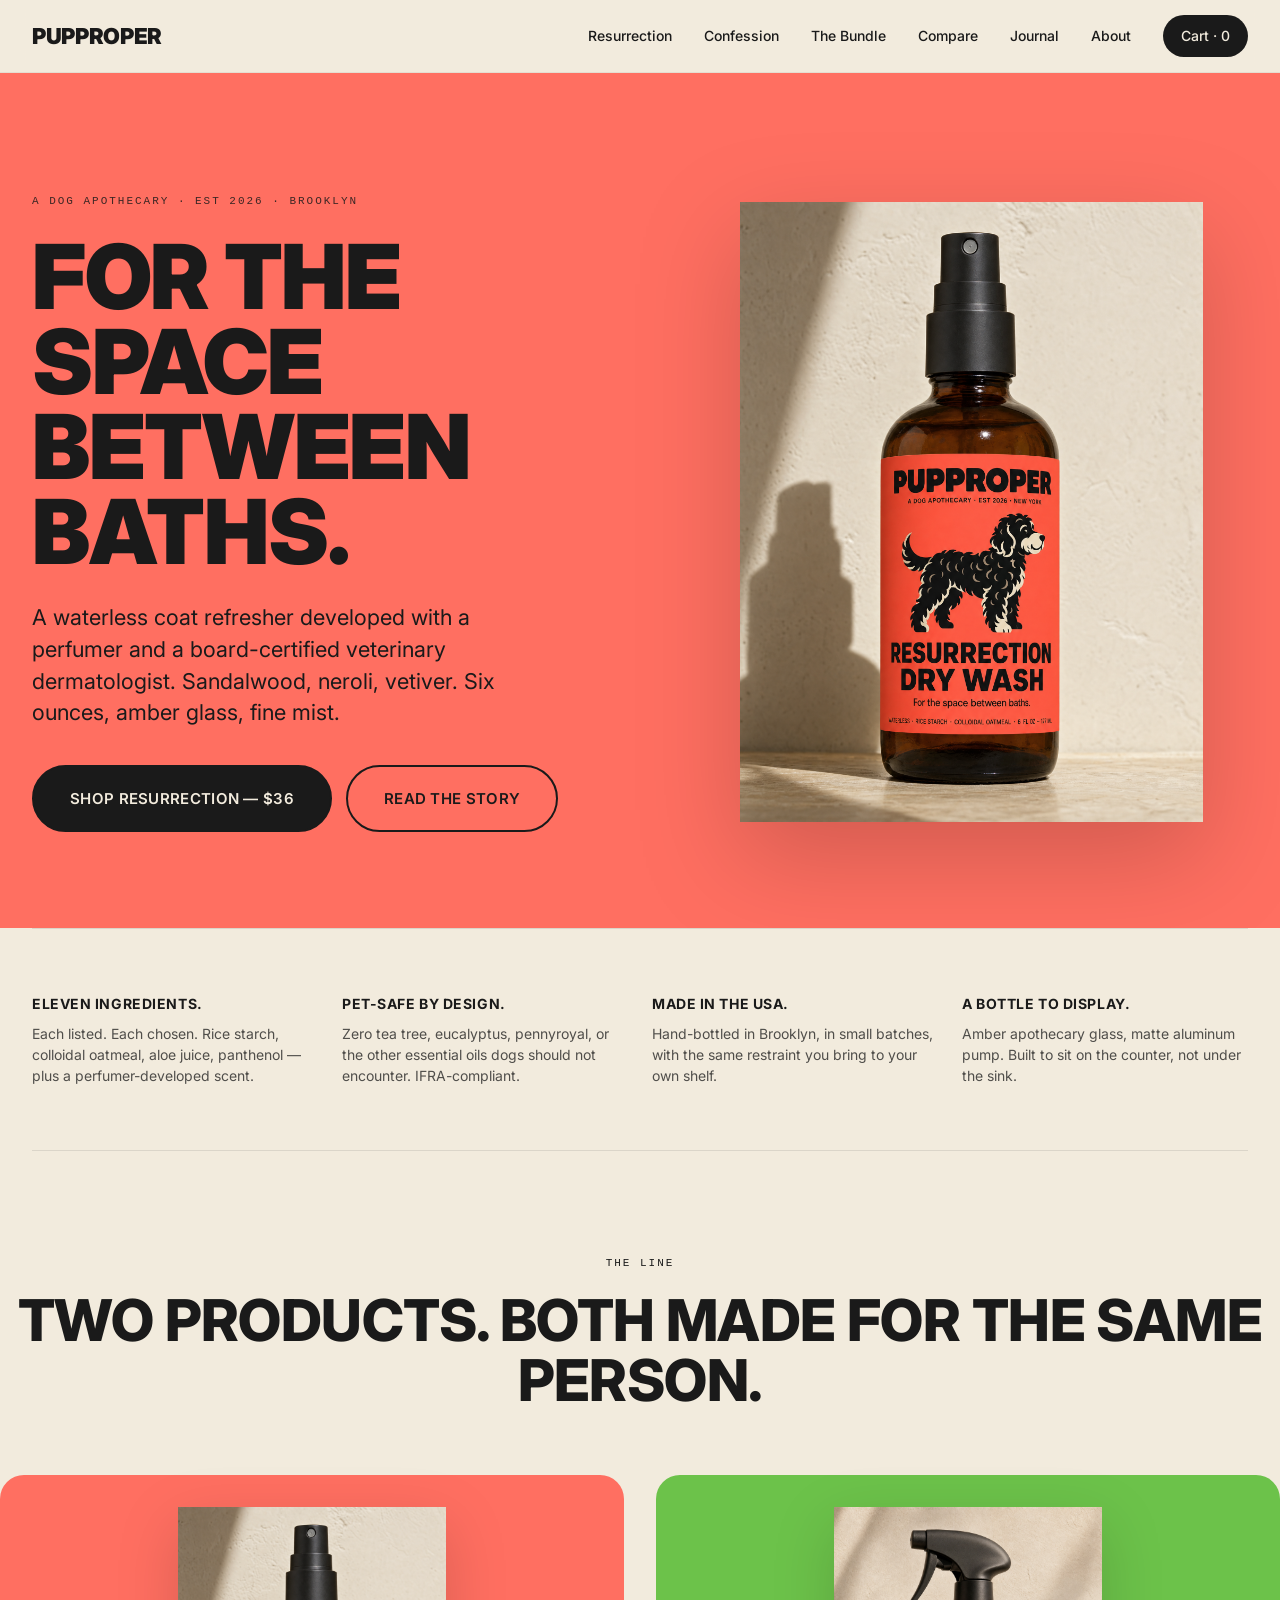
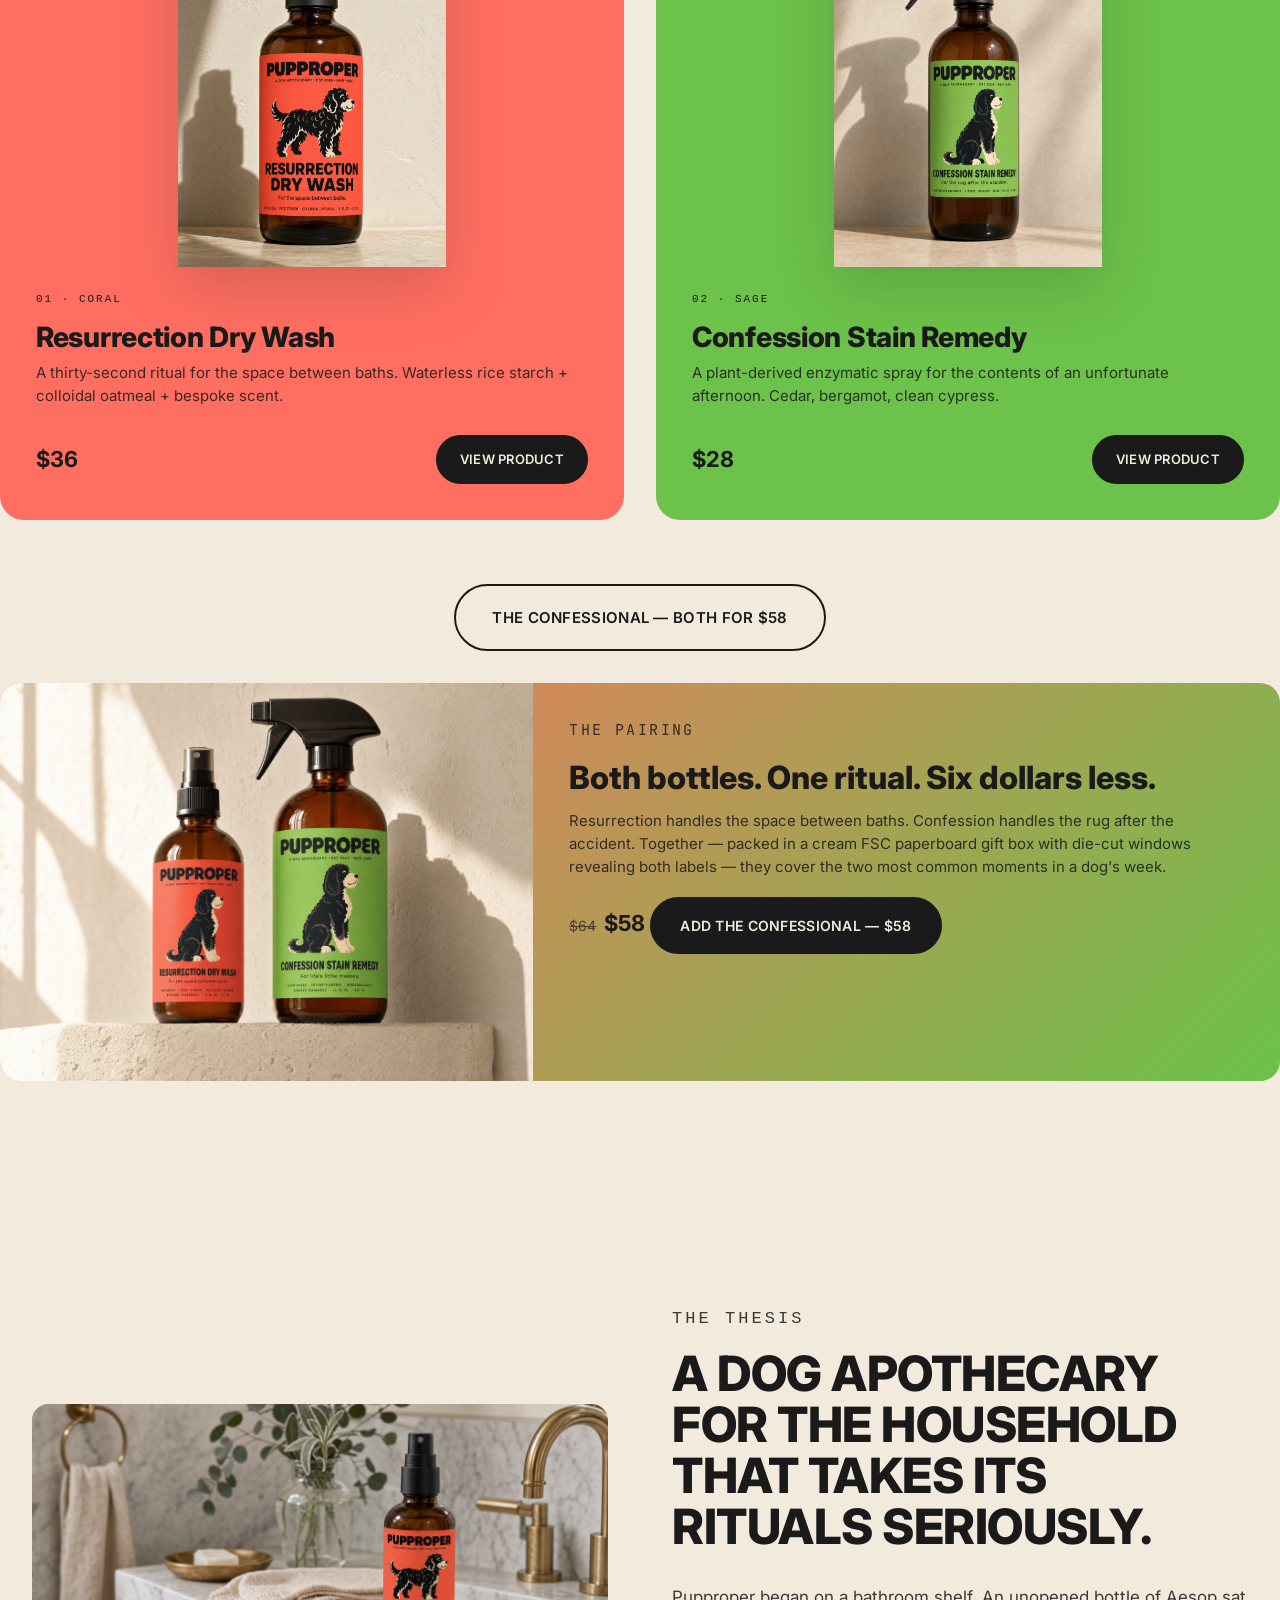
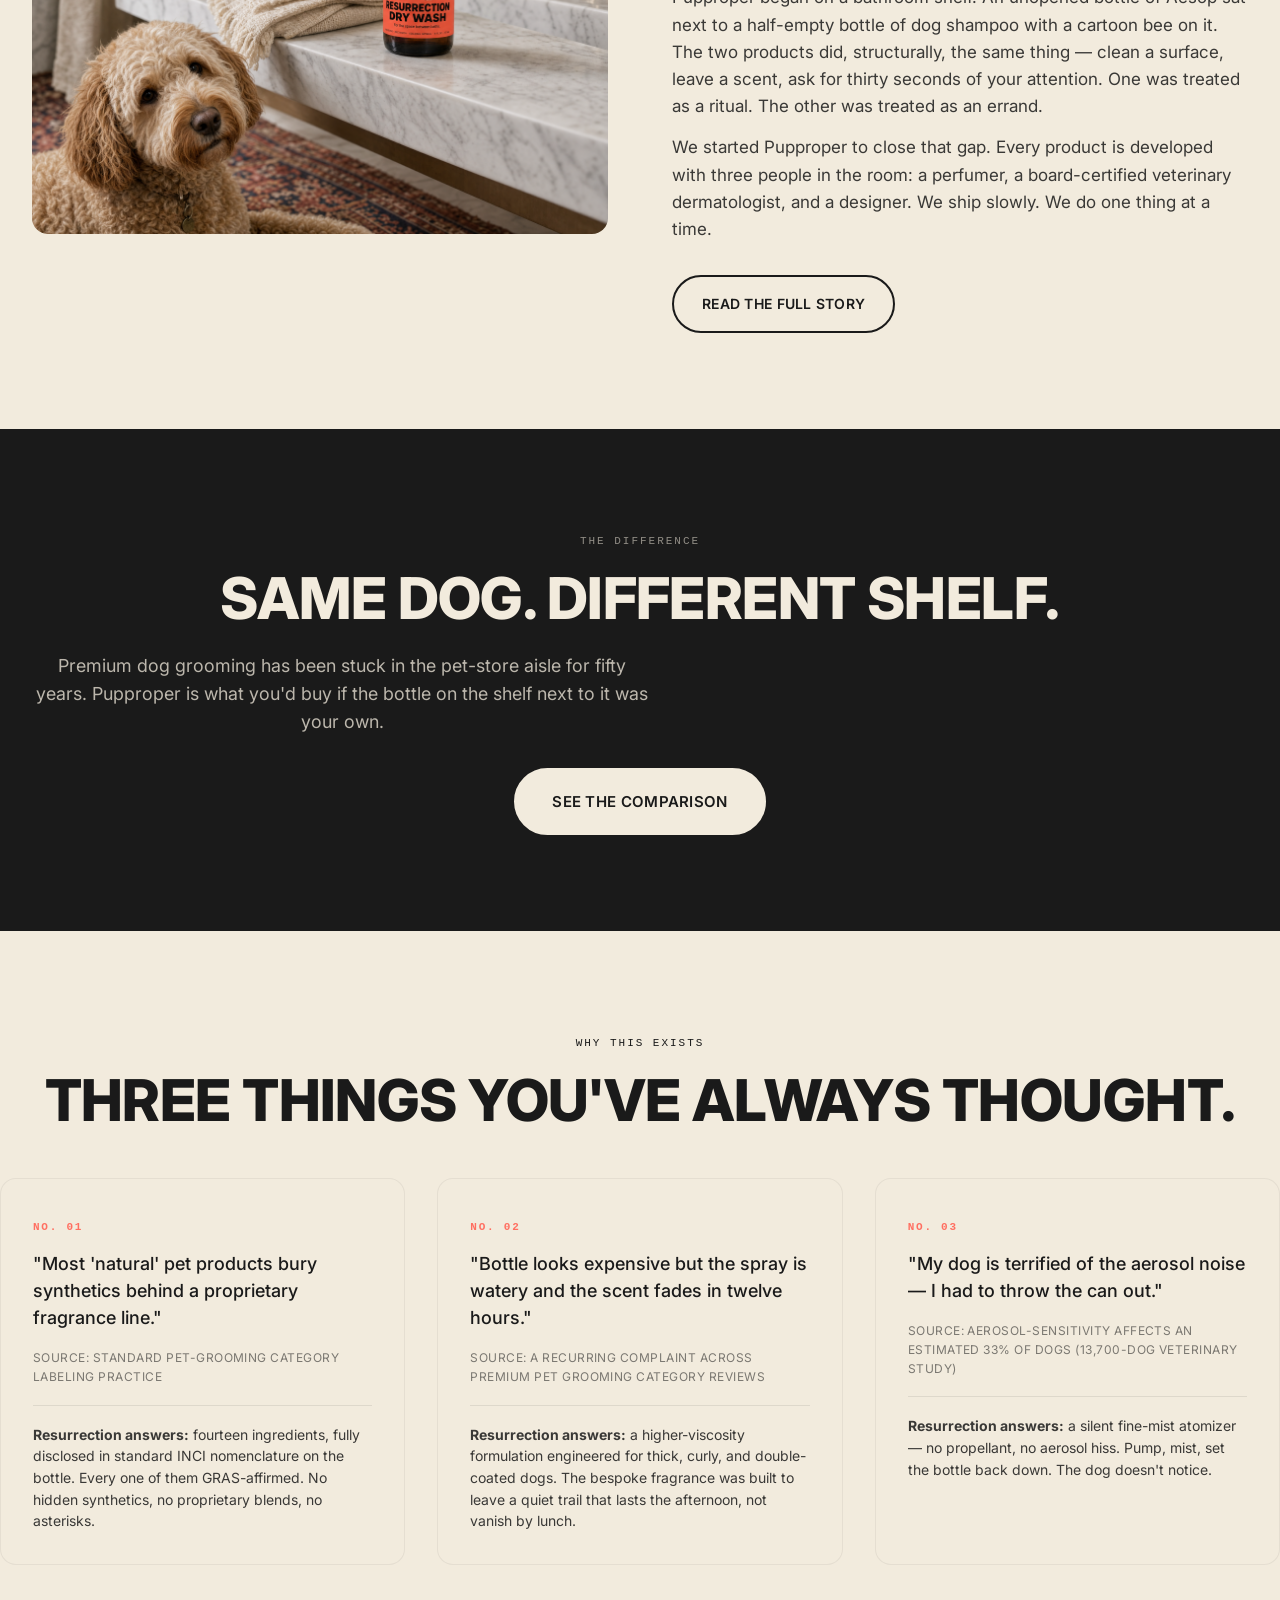
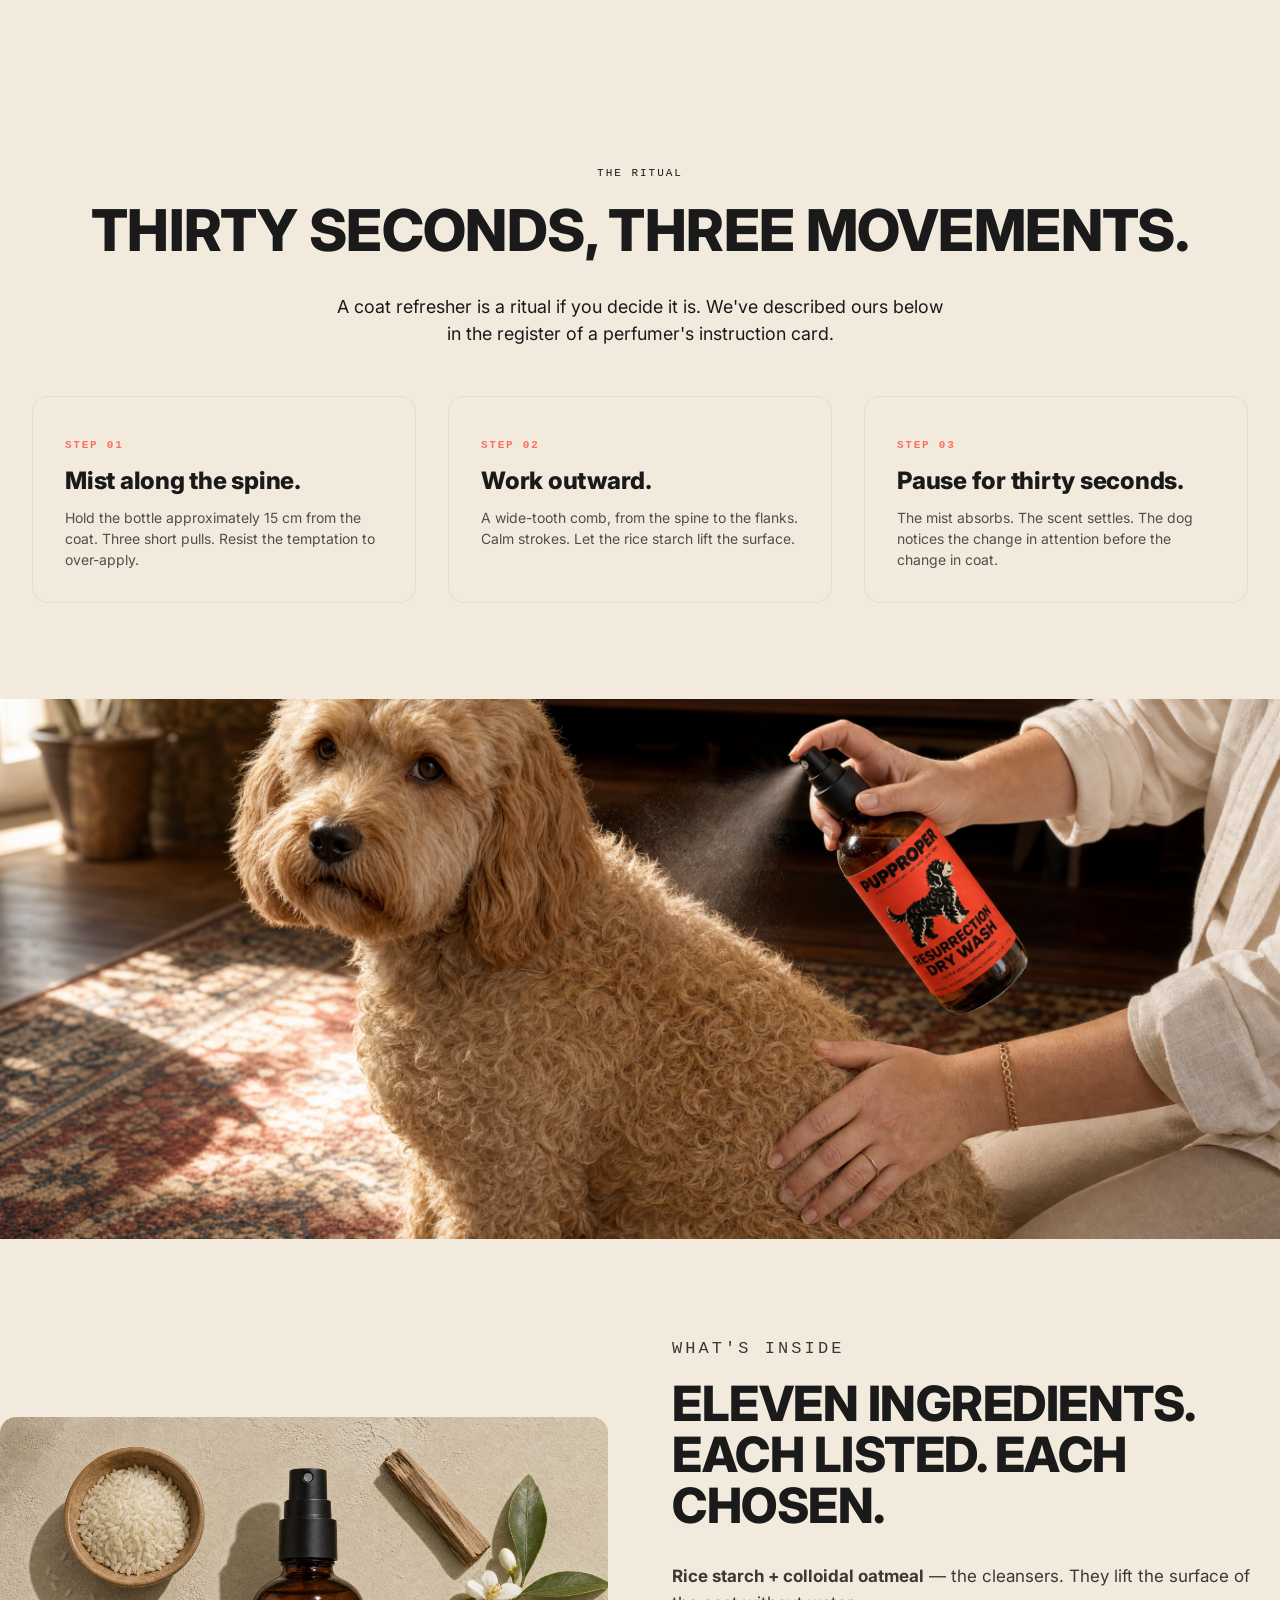
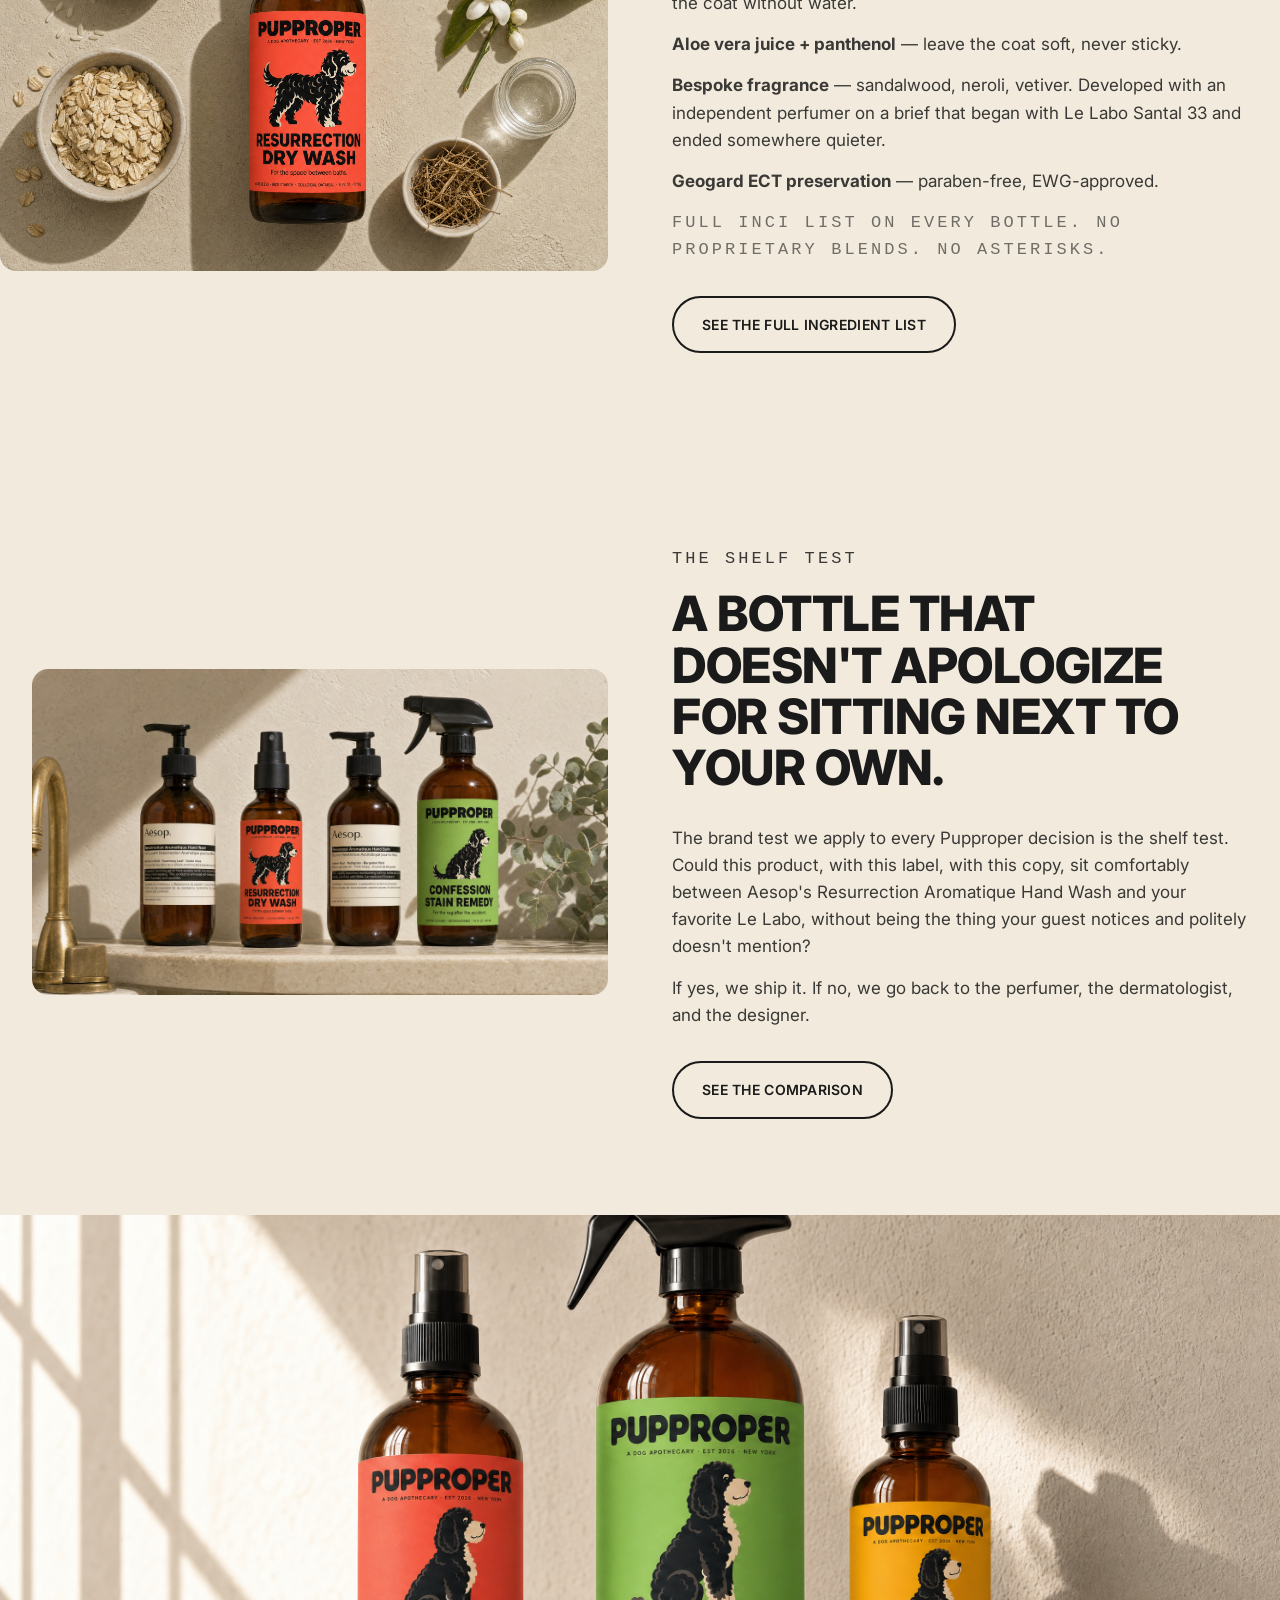
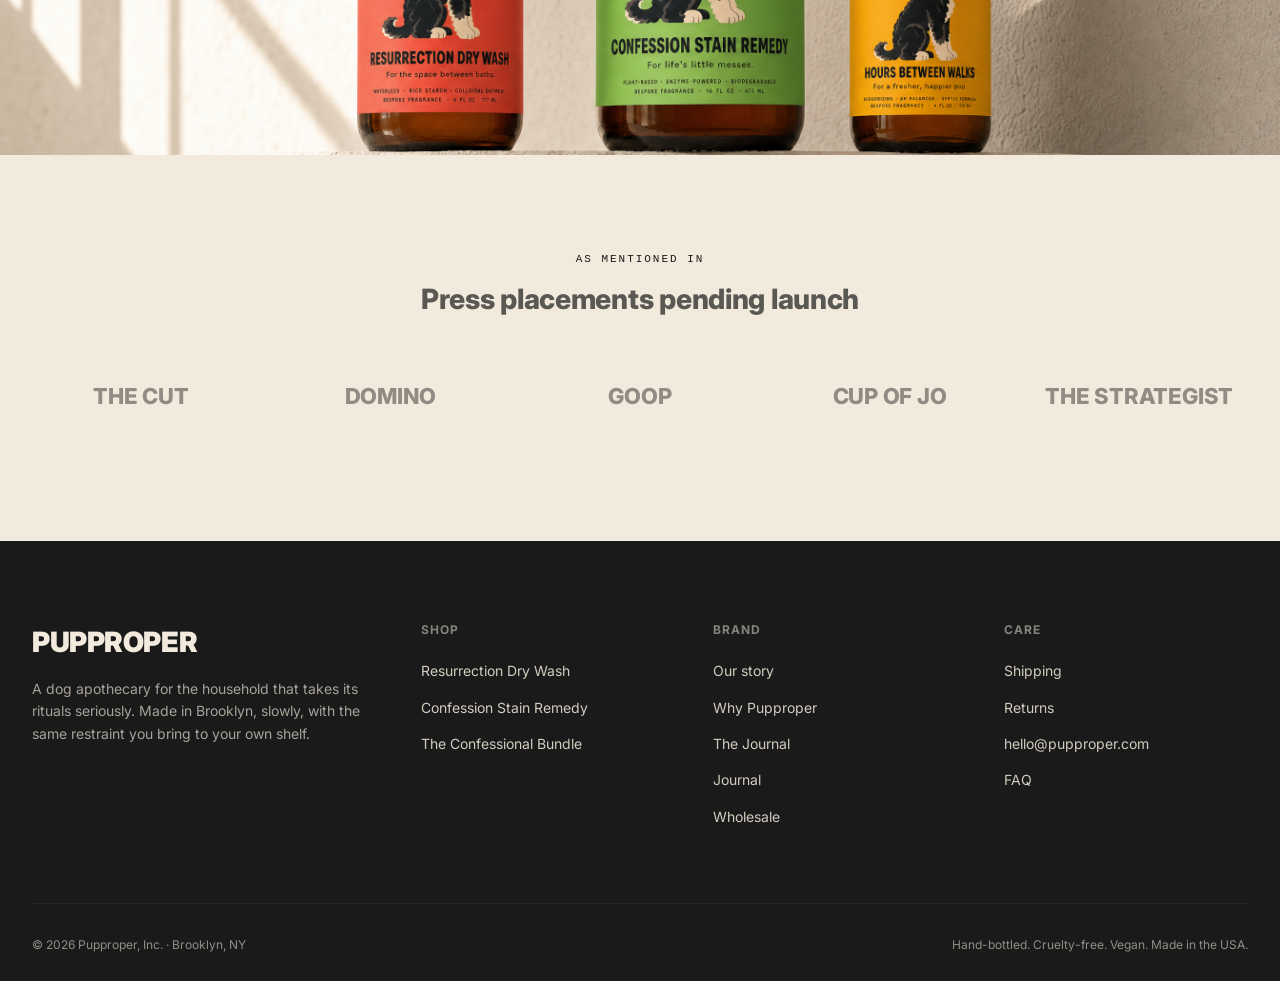
==== index.html @ 3ffdf3b3 "Add v6 back labels with full INCI + v2 Aesop-shelf with correct bottle proportions - product-v6-resu" ====
<!DOCTYPE html>
<html lang="en">
<head>
  <meta charset="UTF-8" />
  <meta name="viewport" content="width=device-width, initial-scale=1.0" />
  <title>Pupproper — A Dog Apothecary</title>
  <meta name="description" content="A dog apothecary for the household that takes its rituals seriously. Hero SKU: Resurrection Dry Wash — waterless coat refresher developed with a perfumer and a board-certified veterinary dermatologist." />
  <link rel="preconnect" href="https://fonts.googleapis.com" />
  <link rel="preconnect" href="https://fonts.gstatic.com" crossorigin />
  <link href="https://fonts.googleapis.com/css2?family=Inter:wght@400;500;600;700;800;900&family=JetBrains+Mono:wght@500;600&display=swap" rel="stylesheet" />
  <link rel="stylesheet" href="assets/css/main.css" />
</head>
<body>

  <!-- =========================== HEADER =========================== -->
  <header class="site-header">
    <div class="container site-header__inner">
      <a href="index.html" class="site-header__logo">PUPPROPER</a>
      <nav class="site-nav">
        <a href="pages/resurrection.html">Resurrection</a>
        <a href="pages/confession.html">Confession</a>
        <a href="pages/the-confessional.html">The Bundle</a>
        <a href="pages/comparison.html">Compare</a>
        <a href="pages/journal.html">Journal</a>
        <a href="pages/about.html">About</a>
        <a href="#" class="site-nav__cart">Cart · 0</a>
      </nav>
    </div>
  </header>

  <!-- =========================== HERO =========================== -->
  <section class="hero">
    <div class="container hero__grid">
      <div>
        <p class="mono hero__eyebrow">A Dog Apothecary · Est 2026 · Brooklyn</p>
        <h1 class="wordmark hero__title">For the space<br/>between baths.</h1>
        <p class="hero__lede">
          A waterless coat refresher developed with a perfumer and a board-certified veterinary dermatologist. Sandalwood, neroli, vetiver. Six ounces, amber glass, fine mist.
        </p>
        <div class="hero__cta-row">
          <a href="pages/resurrection.html" class="btn btn--lg">Shop Resurrection — $36</a>
          <a href="pages/about.html" class="btn btn--outline btn--lg">Read the story</a>
        </div>
      </div>
      <div class="hero__bottle">
        <img src="../images/product/product-v4-modern-coral-bottle.png" alt="Pupproper Resurrection Dry Wash — amber glass bottle with bright coral label and sitting Labradoodle illustration" />
      </div>
    </div>
  </section>

  <!-- =========================== VALUES STRIP =========================== -->
  <section class="container">
    <div class="values">
      <div class="value">
        <h3 class="value__title">Eleven ingredients.</h3>
        <p class="value__copy">Each listed. Each chosen. Rice starch, colloidal oatmeal, aloe juice, panthenol — plus a perfumer-developed scent.</p>
      </div>
      <div class="value">
        <h3 class="value__title">Pet-safe by design.</h3>
        <p class="value__copy">Zero tea tree, eucalyptus, pennyroyal, or the other essential oils dogs should not encounter. IFRA-compliant.</p>
      </div>
      <div class="value">
        <h3 class="value__title">Made in the USA.</h3>
        <p class="value__copy">Hand-bottled in Brooklyn, in small batches, with the same restraint you bring to your own shelf.</p>
      </div>
      <div class="value">
        <h3 class="value__title">A bottle to display.</h3>
        <p class="value__copy">Amber apothecary glass, matte aluminum pump. Built to sit on the counter, not under the sink.</p>
      </div>
    </div>
  </section>

  <!-- =========================== SKU GRID =========================== -->
  <section class="section container">
    <div class="text-center">
      <p class="mono section__eyebrow">The Line</p>
      <h2 class="display section__title">Two products. Both made for the same person.</h2>
    </div>
    <div class="sku-grid">

      <div class="sku-card sku-card--coral">
        <img src="../images/product/product-v4-modern-coral-bottle.png" alt="Resurrection Dry Wash bottle" class="sku-card__image" />
        <p class="mono sku-card__sku">01 · Coral</p>
        <h3 class="headline sku-card__name">Resurrection Dry Wash</h3>
        <p class="sku-card__copy">A thirty-second ritual for the space between baths. Waterless rice starch + colloidal oatmeal + bespoke scent.</p>
        <div class="sku-card__row">
          <span class="sku-card__price">$36</span>
          <a href="pages/resurrection.html" class="btn">View product</a>
        </div>
      </div>

      <div class="sku-card sku-card--sage">
        <img src="../images/product/product-v4-confession-sage-modern.png" alt="Confession Stain Remedy bottle" class="sku-card__image" />
        <p class="mono sku-card__sku">02 · Sage</p>
        <h3 class="headline sku-card__name">Confession Stain Remedy</h3>
        <p class="sku-card__copy">A plant-derived enzymatic spray for the contents of an unfortunate afternoon. Cedar, bergamot, clean cypress.</p>
        <div class="sku-card__row">
          <span class="sku-card__price">$28</span>
          <a href="pages/confession.html" class="btn">View product</a>
        </div>
      </div>

    </div>

    <div class="text-center mt-lg">
      <a href="pages/the-confessional.html" class="btn btn--lg btn--outline">The Confessional — both for $58</a>
    </div>

    <!-- BUNDLE PROMO CARD -->
    <div class="bundle-promo mt-lg">
      <div class="bundle-promo__image">
        <img src="../images/product/product-v4-bundle-confessional.png" alt="The Confessional bundle — Resurrection + Confession" />
      </div>
      <div class="bundle-promo__copy">
        <p class="bundle-promo__eyebrow">The Pairing</p>
        <h3 class="bundle-promo__title">Both bottles. One ritual. Six dollars less.</h3>
        <p>Resurrection handles the space between baths. Confession handles the rug after the accident. Together — packed in a cream FSC paperboard gift box with die-cut windows revealing both labels — they cover the two most common moments in a dog's week.</p>
        <div class="bundle-promo__price">
          <span class="save">$64</span>
          <span class="now">$58</span>
        </div>
        <a href="pages/the-confessional.html" class="btn" data-buy="bundle">Add the Confessional — $58</a>
      </div>
    </div>
  </section>

  <!-- =========================== EDITORIAL BLOCK =========================== -->
  <section class="section bg-cream">
    <div class="container">
      <div class="editorial-block">
        <div class="editorial-block__image">
          <img src="../images/creative/creative-v3-lifestyle-bathroom.png" alt="Resurrection bottle on a marble bathroom counter with a Labradoodle in the foreground" />
        </div>
        <div class="editorial-block__copy">
          <p class="mono mb-sm">The Thesis</p>
          <h2 class="display">A dog apothecary for the household that takes its rituals seriously.</h2>
          <p class="mt-md">Pupproper began on a bathroom shelf. An unopened bottle of Aesop sat next to a half-empty bottle of dog shampoo with a cartoon bee on it. The two products did, structurally, the same thing — clean a surface, leave a scent, ask for thirty seconds of your attention. One was treated as a ritual. The other was treated as an errand.</p>
          <p>We started Pupproper to close that gap. Every product is developed with three people in the room: a perfumer, a board-certified veterinary dermatologist, and a designer. We ship slowly. We do one thing at a time.</p>
          <a href="pages/about.html" class="btn btn--outline mt-md">Read the full story</a>
        </div>
      </div>
    </div>
  </section>

  <!-- =========================== COMPARISON TEASER =========================== -->
  <section class="section bg-ink">
    <div class="container">
      <div class="text-center">
        <p class="mono section__eyebrow" style="opacity: 0.55;">The Difference</p>
        <h2 class="display section__title">Same dog. Different shelf.</h2>
        <p class="section__lede" style="opacity: 0.75; margin-top: 24px;">Premium dog grooming has been stuck in the pet-store aisle for fifty years. Pupproper is what you'd buy if the bottle on the shelf next to it was your own.</p>
        <a href="pages/comparison.html" class="btn btn--lg mt-md" style="background: var(--cream); color: var(--ink); border-color: var(--cream);">See the comparison</a>
      </div>
    </div>
  </section>

  <!-- =========================== PAIN POINTS =========================== -->
  <section class="section container">
    <div class="text-center">
      <p class="mono section__eyebrow">Why this exists</p>
      <h2 class="display section__title">Three things you've always thought.</h2>
    </div>
    <div class="pain-points">
      <div class="pain-card">
        <p class="pain-card__num">No. 01</p>
        <p class="pain-card__quote">"Most 'natural' pet products bury synthetics behind a proprietary fragrance line."</p>
        <p class="pain-card__source">Source: standard pet-grooming category labeling practice</p>
        <p class="pain-card__answer"><strong>Resurrection answers:</strong> fourteen ingredients, fully disclosed in standard INCI nomenclature on the bottle. Every one of them GRAS-affirmed. No hidden synthetics, no proprietary blends, no asterisks.</p>
      </div>
      <div class="pain-card">
        <p class="pain-card__num">No. 02</p>
        <p class="pain-card__quote">"Bottle looks expensive but the spray is watery and the scent fades in twelve hours."</p>
        <p class="pain-card__source">Source: a recurring complaint across premium pet grooming category reviews</p>
        <p class="pain-card__answer"><strong>Resurrection answers:</strong> a higher-viscosity formulation engineered for thick, curly, and double-coated dogs. The bespoke fragrance was built to leave a quiet trail that lasts the afternoon, not vanish by lunch.</p>
      </div>
      <div class="pain-card">
        <p class="pain-card__num">No. 03</p>
        <p class="pain-card__quote">"My dog is terrified of the aerosol noise — I had to throw the can out."</p>
        <p class="pain-card__source">Source: aerosol-sensitivity affects an estimated 33% of dogs (13,700-dog veterinary study)</p>
        <p class="pain-card__answer"><strong>Resurrection answers:</strong> a silent fine-mist atomizer — no propellant, no aerosol hiss. Pump, mist, set the bottle back down. The dog doesn't notice.</p>
      </div>
    </div>
  </section>

  <!-- =========================== THE RITUAL — 3 STEPS =========================== -->
  <section class="section bg-cream">
    <div class="container">
      <div class="text-center">
        <p class="mono section__eyebrow">The Ritual</p>
        <h2 class="display section__title">Thirty seconds, three movements.</h2>
        <p class="section__lede mt-md" style="margin-left: auto; margin-right: auto;">A coat refresher is a ritual if you decide it is. We've described ours below in the register of a perfumer's instruction card.</p>
      </div>
      <div class="sku-grid" style="grid-template-columns: repeat(3, 1fr); margin-top: 48px;">
        <div class="pain-card" style="background: var(--cream);">
          <p class="pain-card__num">Step 01</p>
          <h3 class="headline" style="font-size: 24px; margin-bottom: 12px;">Mist along the spine.</h3>
          <p class="value__copy">Hold the bottle approximately 15 cm from the coat. Three short pulls. Resist the temptation to over-apply.</p>
        </div>
        <div class="pain-card" style="background: var(--cream);">
          <p class="pain-card__num">Step 02</p>
          <h3 class="headline" style="font-size: 24px; margin-bottom: 12px;">Work outward.</h3>
          <p class="value__copy">A wide-tooth comb, from the spine to the flanks. Calm strokes. Let the rice starch lift the surface.</p>
        </div>
        <div class="pain-card" style="background: var(--cream);">
          <p class="pain-card__num">Step 03</p>
          <h3 class="headline" style="font-size: 24px; margin-bottom: 12px;">Pause for thirty seconds.</h3>
          <p class="value__copy">The mist absorbs. The scent settles. The dog notices the change in attention before the change in coat.</p>
        </div>
      </div>
    </div>
  </section>

  <!-- =========================== FULL BLEED — RITUAL MOMENT =========================== -->
  <section class="bleed-image">
    <img src="../images/creative/creative-v4-ritual-application.png" alt="A Labradoodle being misted with Resurrection — ritual moment on a vintage Persian rug" />
  </section>

  <!-- =========================== WHAT'S INSIDE =========================== -->
  <section class="section container">
    <div class="editorial-block editorial-block--reverse">
      <div class="editorial-block__copy">
        <p class="mono mb-sm">What's Inside</p>
        <h2 class="display">Eleven ingredients. Each listed. Each chosen.</h2>
        <p class="mt-md"><strong>Rice starch + colloidal oatmeal</strong> — the cleansers. They lift the surface of the coat without water.</p>
        <p><strong>Aloe vera juice + panthenol</strong> — leave the coat soft, never sticky.</p>
        <p><strong>Bespoke fragrance</strong> — sandalwood, neroli, vetiver. Developed with an independent perfumer on a brief that began with Le Labo Santal 33 and ended somewhere quieter.</p>
        <p><strong>Geogard ECT preservation</strong> — paraben-free, EWG-approved.</p>
        <p class="mt-md mono" style="opacity: 0.6;">Full INCI list on every bottle. No proprietary blends. No asterisks.</p>
        <a href="pages/resurrection.html" class="btn btn--outline mt-md">See the full ingredient list</a>
      </div>
      <div class="editorial-block__image">
        <img src="../images/creative/creative-v4-ingredient-flatlay.png" alt="Resurrection bottle surrounded by raw rice, oats, sandalwood, neroli, glycerin, vetiver — ingredient flatlay" />
      </div>
    </div>
  </section>

  <!-- =========================== SHELF / WHERE IT BELONGS =========================== -->
  <section class="section bg-cream">
    <div class="container">
      <div class="editorial-block">
        <div class="editorial-block__image">
          <img src="../images/creative/creative-v5-shelf-with-aesop-v2.png" alt="Pupproper and Aesop bottles arranged together on a marble bathroom shelf" />
        </div>
        <div class="editorial-block__copy">
          <p class="mono mb-sm">The Shelf Test</p>
          <h2 class="display">A bottle that doesn't apologize for sitting next to your own.</h2>
          <p class="mt-md">The brand test we apply to every Pupproper decision is the shelf test. Could this product, with this label, with this copy, sit comfortably between Aesop's Resurrection Aromatique Hand Wash and your favorite Le Labo, without being the thing your guest notices and politely doesn't mention?</p>
          <p>If yes, we ship it. If no, we go back to the perfumer, the dermatologist, and the designer.</p>
          <a href="pages/comparison.html" class="btn btn--outline mt-md">See the comparison</a>
        </div>
      </div>
    </div>
  </section>

  <!-- =========================== FULL-BLEED LIFESTYLE =========================== -->
  <section class="bleed-image">
    <img src="../images/product/product-v4-3sku-family-hero.png" alt="The full Pupproper line — Resurrection coral, Confession sage, Hours Between Walks mustard — on a plaster shelf" />
  </section>

  <!-- =========================== PRESS STRIP =========================== -->
  <section class="section bg-cream">
    <div class="container text-center">
      <p class="mono mb-sm">As mentioned in</p>
      <h2 class="headline" style="font-size: 28px; margin-bottom: 32px; opacity: 0.7;">Press placements pending launch</h2>
      <div class="press">
        <div class="press__logo">THE CUT</div>
        <div class="press__logo">DOMINO</div>
        <div class="press__logo">GOOP</div>
        <div class="press__logo">CUP OF JO</div>
        <div class="press__logo">THE STRATEGIST</div>
      </div>
    </div>
  </section>

  <!-- =========================== FOOTER =========================== -->
  <footer class="site-footer">
    <div class="container">
      <div class="site-footer__grid">
        <div class="site-footer__brand">
          <div class="site-footer__logo">PUPPROPER</div>
          <p class="site-footer__lede">A dog apothecary for the household that takes its rituals seriously. Made in Brooklyn, slowly, with the same restraint you bring to your own shelf.</p>
        </div>
        <div class="site-footer__col">
          <p class="site-footer__col-title">Shop</p>
          <ul>
            <li><a href="pages/resurrection.html">Resurrection Dry Wash</a></li>
            <li><a href="pages/confession.html">Confession Stain Remedy</a></li>
            <li><a href="pages/the-confessional.html">The Confessional Bundle</a></li>
          </ul>
        </div>
        <div class="site-footer__col">
          <p class="site-footer__col-title">Brand</p>
          <ul>
            <li><a href="pages/about.html">Our story</a></li>
            <li><a href="pages/comparison.html">Why Pupproper</a></li>
            <li><a href="pages/journal.html">The Journal</a></li>
            <li><a href="#">Journal</a></li>
            <li><a href="#">Wholesale</a></li>
          </ul>
        </div>
        <div class="site-footer__col">
          <p class="site-footer__col-title">Care</p>
          <ul>
            <li><a href="#">Shipping</a></li>
            <li><a href="#">Returns</a></li>
            <li><a href="mailto:hello@pupproper.com">hello@pupproper.com</a></li>
            <li><a href="#">FAQ</a></li>
          </ul>
        </div>
      </div>
      <div class="site-footer__bottom">
        <div>&copy; 2026 Pupproper, Inc. · Brooklyn, NY</div>
        <div>Hand-bottled. Cruelty-free. Vegan. Made in the USA.</div>
      </div>
    </div>
  </footer>

  <!-- Pupproper site config + checkout shim -->
  <script src="/assets/js/config.js"></script>
  <script src="/assets/js/checkout.js"></script>
  <!-- Meta Pixel — replace REPLACE_ME_PIXEL_ID in /assets/js/config.js -->
  <script>
  !function(f,b,e,v,n,t,s){if(f.fbq)return;n=f.fbq=function(){n.callMethod?n.callMethod.apply(n,arguments):n.queue.push(arguments)};if(!f._fbq)f._fbq=n;n.push=n;n.loaded=!0;n.version="2.0";n.queue=[];t=b.createElement(e);t.async=!0;t.src=v;s=b.getElementsByTagName(e)[0];s.parentNode.insertBefore(t,s)}(window,document,"script","https://connect.facebook.net/en_US/fbevents.js");
  if(window.PUPPROPER_CONFIG&&window.PUPPROPER_CONFIG.META_PIXEL_ID&&window.PUPPROPER_CONFIG.META_PIXEL_ID.indexOf("REPLACE_ME")!==0){fbq("init",window.PUPPROPER_CONFIG.META_PIXEL_ID);fbq("track","PageView");}
  </script>
</body>
</html>
---- assets/css/main.css ----
/* ============================================================
   PUPPROPER — main.css
   Brand standards v3 locked
   Reference: brand/07-brand-standards-LOCKED-v3.md
   ============================================================ */

/* ---------- Reset + Base ---------- */
*, *::before, *::after { box-sizing: border-box; margin: 0; padding: 0; }
html { scroll-behavior: smooth; -webkit-text-size-adjust: 100%; }
body {
  font-family: 'Söhne', 'Inter', -apple-system, BlinkMacSystemFont, 'Helvetica Neue', sans-serif;
  font-weight: 400;
  font-size: 17px;
  line-height: 1.55;
  color: #1A1A1A;
  background: #F2EBDD;
  -webkit-font-smoothing: antialiased;
  -moz-osx-font-smoothing: grayscale;
}
img, video { max-width: 100%; height: auto; display: block; }
a { color: inherit; text-decoration: none; }
ul, ol { list-style: none; }

/* ---------- Brand Color Tokens ---------- */
:root {
  --ink: #1A1A1A;
  --cream: #F2EBDD;
  --amber: #A4632F;
  --ochre: #C8956D;
  --coral: #FF6F61;         /* Resurrection Dry Wash — PMS 178 C */
  --sage: #6CC24A;          /* Confession Stain Remedy — PMS 360 C */
  --mustard: #F2A900;       /* Hours Between Walks — PMS 130 C */
  --periwinkle: #9DA8C7;    /* The Long Goodbye — PMS 658 C */
  --terracotta: #D2693E;    /* Vespers — PMS 7416 C */
  --white: #FFFFFF;
}

/* ---------- Typography System ---------- */
.wordmark {
  font-family: 'Söhne Breit', 'GT Walsheim', 'Visby CF', 'Inter', sans-serif;
  font-weight: 900;
  letter-spacing: -0.015em;
  line-height: 0.95;
  text-transform: uppercase;
}
.display {
  font-family: 'Söhne Breit', 'GT Walsheim', 'Visby CF', 'Inter', sans-serif;
  font-weight: 800;
  letter-spacing: -0.01em;
  line-height: 1.05;
  text-transform: uppercase;
}
.headline {
  font-family: 'Söhne Breit', 'GT Walsheim', 'Inter', sans-serif;
  font-weight: 800;
  letter-spacing: -0.01em;
  line-height: 1.1;
}
.body { font-size: 17px; line-height: 1.55; }
.body-lg { font-size: 20px; line-height: 1.5; }
.mono {
  font-family: 'Söhne Mono', 'GT America Mono', 'Menlo', monospace;
  font-weight: 500;
  letter-spacing: 0.18em;
  text-transform: uppercase;
  font-size: 11px;
}
.script {
  font-family: 'Söhne', 'Inter', sans-serif;
  font-style: italic;
  font-weight: 400;
}

/* ---------- Layout primitives ---------- */
.container { width: 100%; max-width: 1280px; margin: 0 auto; padding: 0 32px; }
.container-sm { width: 100%; max-width: 880px; margin: 0 auto; padding: 0 32px; }
.section { padding: 96px 0; }
.section-lg { padding: 144px 0; }
.section-sm { padding: 64px 0; }

@media (max-width: 768px) {
  .container, .container-sm { padding: 0 20px; }
  .section { padding: 64px 0; }
  .section-lg { padding: 88px 0; }
}

/* ---------- Header ---------- */
.site-header {
  position: sticky; top: 0; z-index: 50;
  background: rgba(242, 235, 221, 0.92);
  backdrop-filter: blur(12px);
  -webkit-backdrop-filter: blur(12px);
  border-bottom: 1px solid rgba(26, 26, 26, 0.06);
}
.site-header__inner {
  display: flex; align-items: center; justify-content: space-between;
  height: 72px;
}
.site-header__logo {
  font-family: 'Söhne Breit', 'GT Walsheim', 'Inter', sans-serif;
  font-weight: 900;
  font-size: 22px;
  letter-spacing: -0.015em;
  text-transform: uppercase;
}
.site-nav { display: flex; gap: 32px; align-items: center; }
.site-nav a {
  font-size: 14px; font-weight: 500;
  position: relative;
  transition: opacity .2s ease;
}
.site-nav a:hover { opacity: 0.6; }
.site-nav__cart {
  display: inline-flex; align-items: center; gap: 6px;
  padding: 10px 18px;
  background: var(--ink); color: var(--cream);
  border-radius: 999px;
  font-size: 13px; font-weight: 600;
  transition: opacity .2s ease;
}
.site-nav__cart:hover { opacity: 0.85; }
@media (max-width: 768px) {
  .site-nav { gap: 18px; }
  .site-nav a:not(.site-nav__cart) { display: none; }
}

/* ---------- Hero ---------- */
.hero {
  background: var(--coral);
  color: var(--ink);
  padding: 120px 0 96px;
  position: relative;
  overflow: hidden;
}
.hero__grid {
  display: grid;
  grid-template-columns: 1.1fr 1fr;
  gap: 56px;
  align-items: center;
}
.hero__title {
  font-size: clamp(48px, 7vw, 96px);
}
.hero__eyebrow {
  margin-bottom: 24px;
  color: var(--ink);
  opacity: 0.85;
}
.hero__lede {
  margin-top: 28px;
  font-size: clamp(18px, 1.7vw, 22px);
  line-height: 1.45;
  max-width: 480px;
}
.hero__cta-row {
  display: flex; gap: 14px; margin-top: 36px; flex-wrap: wrap;
}
.hero__bottle { text-align: center; }
.hero__bottle img {
  max-height: 620px;
  width: auto;
  margin: 0 auto;
  filter: drop-shadow(0 35px 50px rgba(0,0,0,0.18));
}
@media (max-width: 900px) {
  .hero__grid { grid-template-columns: 1fr; gap: 32px; text-align: left; }
  .hero__bottle img { max-height: 480px; }
}

/* Variant heroes for SKU PDPs */
.hero--coral { background: var(--coral); }
.hero--sage { background: var(--sage); }
.hero--mustard { background: var(--mustard); }
.hero--cream { background: var(--cream); }
.hero--ink { background: var(--ink); color: var(--cream); }

/* ---------- Buttons ---------- */
.btn {
  display: inline-flex; align-items: center; gap: 8px;
  padding: 16px 28px;
  font-family: inherit; font-size: 14px; font-weight: 600;
  letter-spacing: 0.02em; text-transform: uppercase;
  border: 2px solid var(--ink); background: var(--ink); color: var(--cream);
  border-radius: 999px;
  cursor: pointer; transition: all .2s ease;
}
.btn:hover { opacity: 0.88; transform: translateY(-1px); }
.btn--outline { background: transparent; color: var(--ink); }
.btn--outline:hover { background: var(--ink); color: var(--cream); }
.btn--lg { padding: 20px 36px; font-size: 15px; }
.btn--block { width: 100%; justify-content: center; }

/* ---------- Section eyebrow + title combos ---------- */
.section__eyebrow {
  display: inline-block;
  margin-bottom: 18px;
}
.section__title {
  font-size: clamp(36px, 4.5vw, 60px);
}
.section__lede {
  max-width: 620px;
  margin-top: 18px;
  font-size: clamp(17px, 1.4vw, 19px);
  line-height: 1.55;
}
.section__center {
  text-align: center;
}
.section__center .section__lede { margin-left: auto; margin-right: auto; }

/* ---------- SKU Cards Grid ---------- */
.sku-grid {
  display: grid;
  grid-template-columns: repeat(2, 1fr);
  gap: 32px;
  margin-top: 64px;
}
.sku-card {
  display: flex; flex-direction: column;
  border-radius: 24px;
  padding: 40px 36px 36px;
  color: var(--ink);
  transition: transform .25s ease;
}
.sku-card:hover { transform: translateY(-4px); }
.sku-card--coral { background: var(--coral); }
.sku-card--sage { background: var(--sage); }
.sku-card--cream { background: var(--cream); border: 1px solid rgba(26,26,26,0.08); }
.sku-card__image {
  margin: -8px auto 24px;
  max-height: 360px;
  width: auto;
  filter: drop-shadow(0 20px 30px rgba(0,0,0,0.15));
}
.sku-card__name { font-size: 28px; margin-bottom: 10px; }
.sku-card__sku { margin-bottom: 14px; }
.sku-card__copy { font-size: 15px; line-height: 1.5; margin-bottom: 28px; opacity: 0.85; }
.sku-card__row {
  display: flex; align-items: center; justify-content: space-between;
  margin-top: auto;
}
.sku-card__price { font-size: 22px; font-weight: 700; }
.sku-card .btn { padding: 12px 22px; font-size: 13px; }
@media (max-width: 768px) {
  .sku-grid { grid-template-columns: 1fr; gap: 24px; }
}

/* ---------- Value Props Strip ---------- */
.values {
  display: grid; grid-template-columns: repeat(4, 1fr); gap: 24px;
  padding: 64px 0; border-top: 1px solid rgba(26,26,26,0.1); border-bottom: 1px solid rgba(26,26,26,0.1);
}
.value { text-align: left; }
.value__title { font-size: 14px; font-weight: 700; text-transform: uppercase; letter-spacing: 0.04em; margin-bottom: 8px; }
.value__copy { font-size: 14px; line-height: 1.5; opacity: 0.75; }
@media (max-width: 768px) {
  .values { grid-template-columns: repeat(2, 1fr); gap: 28px; }
}

/* ---------- Comparison Table ---------- */
.compare {
  width: 100%;
  border-collapse: collapse;
  margin-top: 48px;
  background: var(--cream);
  border: 1px solid rgba(26,26,26,0.1);
  border-radius: 16px;
  overflow: hidden;
}
.compare th, .compare td {
  padding: 22px 28px;
  text-align: left;
  border-bottom: 1px solid rgba(26,26,26,0.08);
  font-size: 15px;
}
.compare thead th {
  background: var(--ink); color: var(--cream);
  font-weight: 700; font-size: 14px; letter-spacing: 0.02em; text-transform: uppercase;
}
.compare tbody td:first-child { font-weight: 600; }
.compare .yes::before { content: "✓"; color: var(--ink); font-weight: 800; margin-right: 6px; }
.compare .no { opacity: 0.5; }
.compare .no::before { content: "×"; margin-right: 6px; font-weight: 800; }
.compare__highlight { background: rgba(255,111,97,0.12); }

/* ---------- Editorial Image Block ---------- */
.editorial-block {
  display: grid;
  grid-template-columns: 1fr 1fr;
  gap: 64px;
  align-items: center;
}
.editorial-block--reverse .editorial-block__copy { order: 2; }
.editorial-block__image img { border-radius: 16px; }
.editorial-block__copy h2 { font-size: clamp(32px, 3.8vw, 52px); margin-bottom: 20px; }
.editorial-block__copy p { font-size: 17px; line-height: 1.6; opacity: 0.85; }
.editorial-block__copy p + p { margin-top: 14px; }
@media (max-width: 900px) {
  .editorial-block { grid-template-columns: 1fr; gap: 32px; }
  .editorial-block--reverse .editorial-block__copy { order: 0; }
}

/* ---------- Full Bleed Image ---------- */
.bleed-image { width: 100%; }
.bleed-image img { width: 100%; height: clamp(360px, 60vh, 720px); object-fit: cover; display: block; }

/* ---------- Press Strip ---------- */
.press {
  display: grid; grid-template-columns: repeat(5, 1fr); gap: 32px; align-items: center;
  padding: 32px 0;
}
.press__logo {
  font-family: 'Söhne Breit', 'Inter', sans-serif;
  font-weight: 800; letter-spacing: -0.01em;
  font-size: 22px; text-align: center; opacity: 0.45;
}
@media (max-width: 768px) { .press { grid-template-columns: repeat(2, 1fr); gap: 24px; } }

/* ---------- PDP-specific ---------- */
.pdp {
  display: grid;
  grid-template-columns: 1.05fr 1fr;
  gap: 72px;
  padding: 64px 0 96px;
}
.pdp__gallery {
  display: grid;
  grid-template-columns: repeat(2, 1fr);
  gap: 16px;
}
.pdp__gallery img { border-radius: 12px; aspect-ratio: 3 / 4; object-fit: cover; }
.pdp__gallery img:first-child { grid-column: 1 / -1; aspect-ratio: 1 / 1; }
.pdp__info { position: sticky; top: 96px; align-self: start; }
.pdp__breadcrumb { margin-bottom: 22px; }
.pdp__name { font-size: clamp(36px, 4vw, 56px); margin-bottom: 10px; }
.pdp__sub { font-size: 18px; opacity: 0.7; margin-bottom: 32px; line-height: 1.5; }
.pdp__price-row { display: flex; align-items: baseline; gap: 12px; margin-bottom: 28px; }
.pdp__price { font-size: 32px; font-weight: 800; }
.pdp__size { font-size: 14px; opacity: 0.65; letter-spacing: 0.02em; text-transform: uppercase; }
.pdp__purchase { display: flex; flex-direction: column; gap: 12px; margin-bottom: 36px; }
.pdp__detail { margin-top: 36px; padding-top: 36px; border-top: 1px solid rgba(26,26,26,0.1); }
.pdp__detail-title { font-size: 14px; font-weight: 700; text-transform: uppercase; letter-spacing: 0.04em; margin-bottom: 14px; }
.pdp__detail-body { font-size: 15px; line-height: 1.55; opacity: 0.85; }
.pdp__list { list-style: disc; padding-left: 20px; margin-top: 8px; }
.pdp__list li { margin-bottom: 6px; font-size: 15px; line-height: 1.5; opacity: 0.85; }
.pdp__ingredients { font-style: italic; font-size: 14px; line-height: 1.6; opacity: 0.75; }

@media (max-width: 900px) {
  .pdp { grid-template-columns: 1fr; gap: 48px; padding: 32px 0 64px; }
  .pdp__info { position: static; }
}

/* ---------- Pain points strip ---------- */
.pain-points {
  display: grid;
  grid-template-columns: repeat(3, 1fr);
  gap: 32px;
  margin-top: 48px;
}
.pain-card {
  padding: 32px;
  background: var(--cream);
  border-radius: 16px;
  border: 1px solid rgba(26,26,26,0.06);
}
.pain-card__num {
  display: inline-block;
  margin-bottom: 14px;
  font-family: 'Söhne Mono', 'Menlo', monospace;
  font-size: 11px; font-weight: 600; letter-spacing: 0.16em; text-transform: uppercase;
  color: var(--coral);
}
.pain-card__quote {
  font-size: 18px; line-height: 1.5; margin-bottom: 18px; font-weight: 500;
}
.pain-card__source { font-size: 12px; letter-spacing: 0.04em; text-transform: uppercase; opacity: 0.55; margin-bottom: 18px; }
.pain-card__answer { font-size: 14px; line-height: 1.55; opacity: 0.85; border-top: 1px solid rgba(26,26,26,0.1); padding-top: 18px; }
.pain-card__answer strong { font-weight: 700; }
@media (max-width: 900px) { .pain-points { grid-template-columns: 1fr; gap: 20px; } }

/* ---------- Footer ---------- */
.site-footer {
  background: var(--ink); color: var(--cream);
  padding: 80px 0 32px;
}
.site-footer__grid {
  display: grid;
  grid-template-columns: 1.4fr 1fr 1fr 1fr;
  gap: 48px;
  margin-bottom: 64px;
}
.site-footer__brand { max-width: 360px; }
.site-footer__logo {
  font-family: 'Söhne Breit', 'Inter', sans-serif;
  font-weight: 900; font-size: 28px; letter-spacing: -0.015em; text-transform: uppercase;
  margin-bottom: 14px;
}
.site-footer__lede { font-size: 14px; line-height: 1.6; opacity: 0.65; margin-bottom: 24px; }
.site-footer__col-title { font-size: 12px; font-weight: 700; letter-spacing: 0.08em; text-transform: uppercase; margin-bottom: 18px; opacity: 0.5; }
.site-footer__col ul li { margin-bottom: 10px; }
.site-footer__col a { font-size: 14px; opacity: 0.85; transition: opacity .2s ease; }
.site-footer__col a:hover { opacity: 1; }
.site-footer__bottom { display: flex; justify-content: space-between; padding-top: 32px; border-top: 1px solid rgba(242,235,221,0.1); font-size: 12px; opacity: 0.55; }
@media (max-width: 900px) { .site-footer__grid { grid-template-columns: 1fr 1fr; gap: 32px; } }

/* ---------- Utility ---------- */
.text-center { text-align: center; }
.text-coral { color: var(--coral); }
.text-sage { color: var(--sage); }
.bg-coral { background: var(--coral); }
.bg-sage { background: var(--sage); }
.bg-cream { background: var(--cream); }
.bg-ink { background: var(--ink); color: var(--cream); }
.mt-sm { margin-top: 16px; } .mt-md { margin-top: 32px; } .mt-lg { margin-top: 64px; }
.mb-sm { margin-bottom: 16px; } .mb-md { margin-bottom: 32px; } .mb-lg { margin-bottom: 64px; }

/* ---------- Fade-in on Scroll ---------- */
.fade-in { opacity: 0; transform: translateY(20px); transition: opacity .8s ease, transform .8s ease; }
.fade-in.is-visible { opacity: 1; transform: translateY(0); }

/* ---------- FAQ Accordion ---------- */
.faq-list { display: flex; flex-direction: column; gap: 4px; }
.faq-item {
  border-bottom: 1px solid rgba(26, 26, 26, 0.12);
  padding: 22px 4px;
  cursor: pointer;
  transition: background 0.18s;
}
.faq-item:first-child { border-top: 1px solid rgba(26, 26, 26, 0.12); }
.faq-item summary {
  position: relative;
  list-style: none;
  cursor: pointer;
  font-family: 'Söhne Breit', 'GT Walsheim', 'Inter', sans-serif;
  font-weight: 700;
  font-size: clamp(18px, 1.8vw, 22px);
  line-height: 1.3;
  padding-right: 40px;
  color: var(--ink);
}
.faq-item summary::-webkit-details-marker { display: none; }
.faq-item summary::marker { display: none; }
.faq-item summary::after {
  content: "+";
  position: absolute;
  right: 4px;
  top: 50%;
  transform: translateY(-50%);
  font-family: 'Söhne Mono', 'JetBrains Mono', monospace;
  font-size: 22px;
  font-weight: 400;
  opacity: 0.55;
  transition: transform 0.2s, opacity 0.2s;
}
.faq-item[open] summary::after { content: "−"; opacity: 1; }
.faq-item[open] summary { color: var(--coral); }
.faq-item p {
  margin-top: 16px;
  font-size: 16px;
  line-height: 1.65;
  opacity: 0.85;
  max-width: 720px;
}


/* ============================================================
   MOBILE OPTIMIZATION — refinement passes
   ============================================================ */

/* Tighter hero on small screens */
@media (max-width: 640px) {
  .hero { padding: 56px 0 48px; }
  .hero__title { font-size: clamp(36px, 10vw, 56px); }
  .hero__lede { font-size: 16px; }
  .hero__cta-row .btn { width: 100%; justify-content: center; }
  .hero__bottle img { max-height: 380px; }
  .hero__eyebrow { font-size: 10px; }
}

/* Section spacing tightens on mobile */
@media (max-width: 640px) {
  .section { padding: 48px 0; }
  .section__title { font-size: clamp(28px, 7vw, 40px); }
  .section__lede { font-size: 15px; line-height: 1.55; }
  .editorial-block__copy h2 { font-size: clamp(26px, 6.5vw, 36px); }
}

/* Mobile nav — hide secondary links but keep cart */
@media (max-width: 768px) {
  .site-header__inner { height: 60px; }
  .site-header__logo { font-size: 18px; }
  .site-nav { gap: 12px; }
  .site-nav__cart { padding: 8px 14px; font-size: 12px; }
}

/* Comparison table — make it horizontally scrollable on tiny screens */
@media (max-width: 640px) {
  .compare {
    display: block;
    overflow-x: auto;
    -webkit-overflow-scrolling: touch;
    white-space: nowrap;
    font-size: 13px;
  }
  .compare thead, .compare tbody, .compare tr { display: table; width: 100%; }
  .compare th, .compare td { padding: 14px 12px; font-size: 12px; white-space: normal; }
}

/* SKU cards stack cleanly */
@media (max-width: 640px) {
  .sku-card { padding: 28px 22px 22px; border-radius: 18px; }
  .sku-card__image { max-height: 260px; }
  .sku-card__name { font-size: 24px; }
  .sku-card__price { font-size: 20px; }
}

/* PDP gallery scales down */
@media (max-width: 640px) {
  .pdp { gap: 32px; padding: 24px 0 48px; }
  .pdp__gallery { gap: 12px; }
  .pdp__name { font-size: clamp(28px, 7vw, 40px); }
  .pdp__price { font-size: 26px; }
  .pdp__sub { font-size: 16px; }
  .pdp__detail { padding-top: 28px; margin-top: 28px; }
  .pdp__detail-title { font-size: 12px; }
}

/* Footer mobile spacing */
@media (max-width: 640px) {
  .site-footer { padding: 56px 0 24px; }
  .site-footer__grid { gap: 28px; margin-bottom: 32px; }
  .site-footer__bottom { flex-direction: column; gap: 8px; font-size: 11px; }
}

/* FAQ touch targets — bigger tap area on mobile */
@media (max-width: 640px) {
  .faq-item { padding: 18px 4px; }
  .faq-item summary { font-size: 17px; padding-right: 36px; }
  .faq-item p { font-size: 15px; }
}

/* Pain points stack with breathing room */
@media (max-width: 640px) {
  .pain-points { margin-top: 32px; gap: 16px; }
  .pain-card { padding: 24px 22px; border-radius: 12px; }
  .pain-card__quote { font-size: 16px; }
  .pain-card__answer { font-size: 13px; }
}

/* Hero variant — about page cream hero */
@media (max-width: 640px) {
  .hero--cream .hero__title { font-size: clamp(34px, 9vw, 56px) !important; }
}

/* Container padding tighter on mobile */
@media (max-width: 480px) {
  .container, .container-sm { padding: 0 16px; }
}

/* Bundle floating cross-sell card */
.bundle-promo {
  display: grid;
  grid-template-columns: 1fr 1.4fr;
  background: linear-gradient(135deg, var(--coral) 0%, var(--sage) 100%);
  border-radius: 20px;
  overflow: hidden;
  margin: 32px 0;
}
.bundle-promo__image { background: var(--cream-2, var(--cream)); position: relative; }
.bundle-promo__image img { width: 100%; height: 100%; object-fit: cover; }
.bundle-promo__copy { padding: 36px 36px 32px; color: var(--ink); }
.bundle-promo__eyebrow { font-family: 'Söhne Mono','JetBrains Mono',monospace; font-size: 11px; letter-spacing: 0.16em; text-transform: uppercase; opacity: 0.7; margin-bottom: 10px; }
.bundle-promo__title { font-family: 'Söhne Breit','Inter',sans-serif; font-weight: 800; font-size: clamp(24px, 3vw, 32px); line-height: 1.15; margin-bottom: 12px; }
.bundle-promo__copy p { font-size: 15px; line-height: 1.55; opacity: 0.85; margin-bottom: 18px; }
.bundle-promo__price { display: inline-flex; align-items: baseline; gap: 8px; margin-bottom: 18px; }
.bundle-promo__price .save { font-size: 14px; opacity: 0.7; text-decoration: line-through; }
.bundle-promo__price .now { font-size: 22px; font-weight: 700; }
@media (max-width: 768px) {
  .bundle-promo { grid-template-columns: 1fr; }
  .bundle-promo__image { aspect-ratio: 5 / 3; }
  .bundle-promo__copy { padding: 28px 24px 26px; }
}
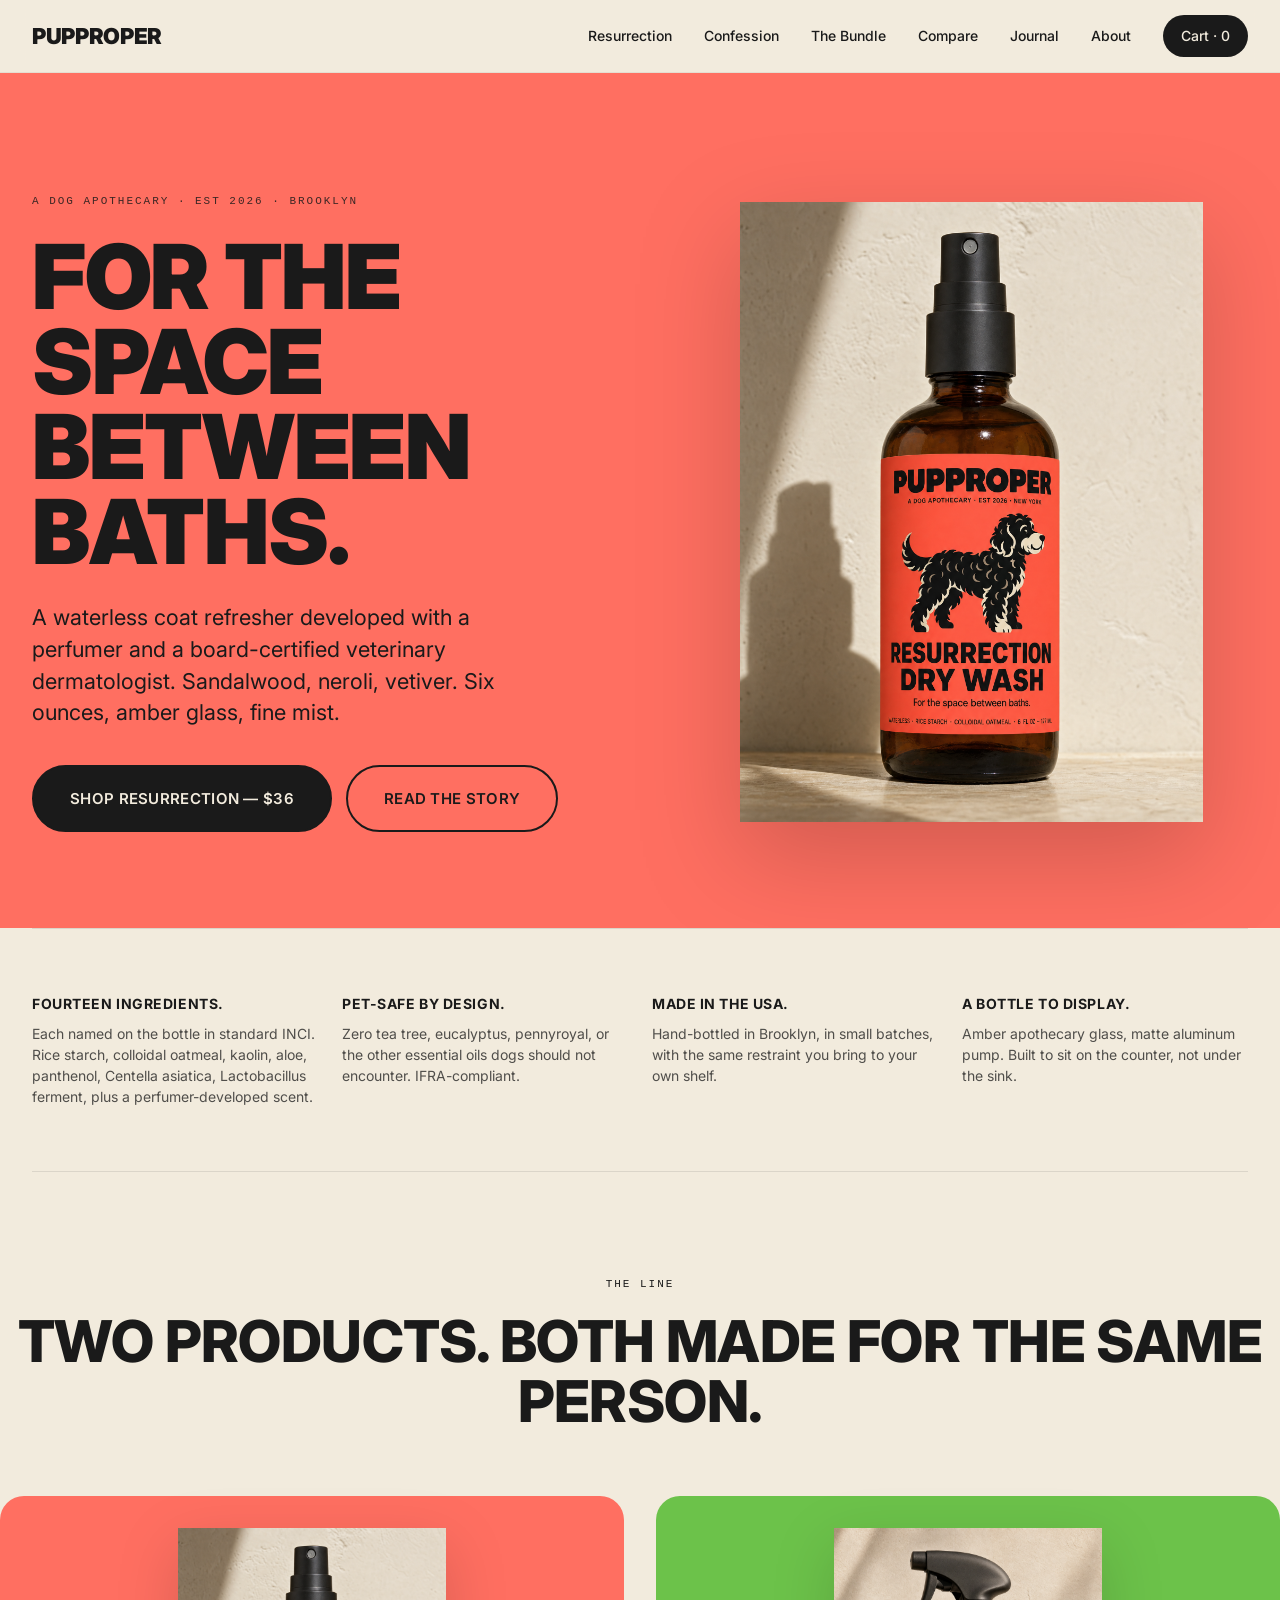
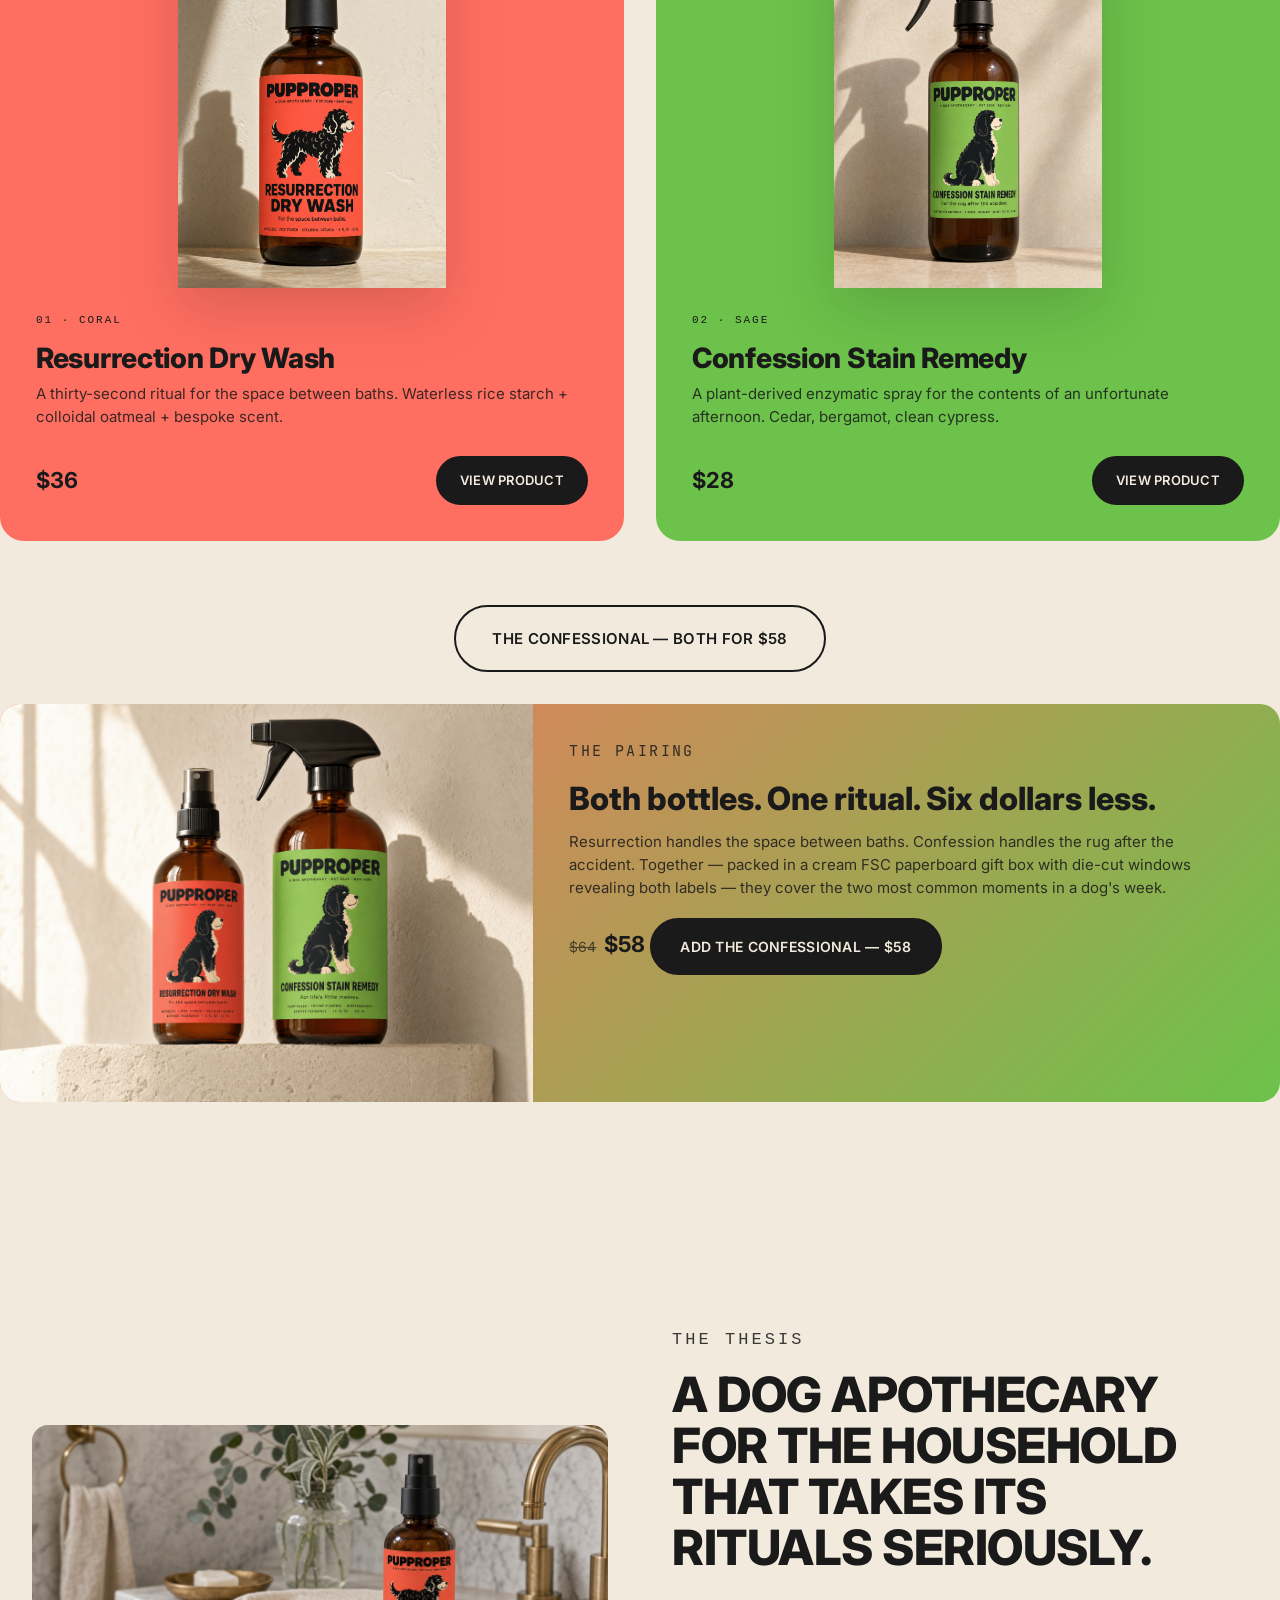
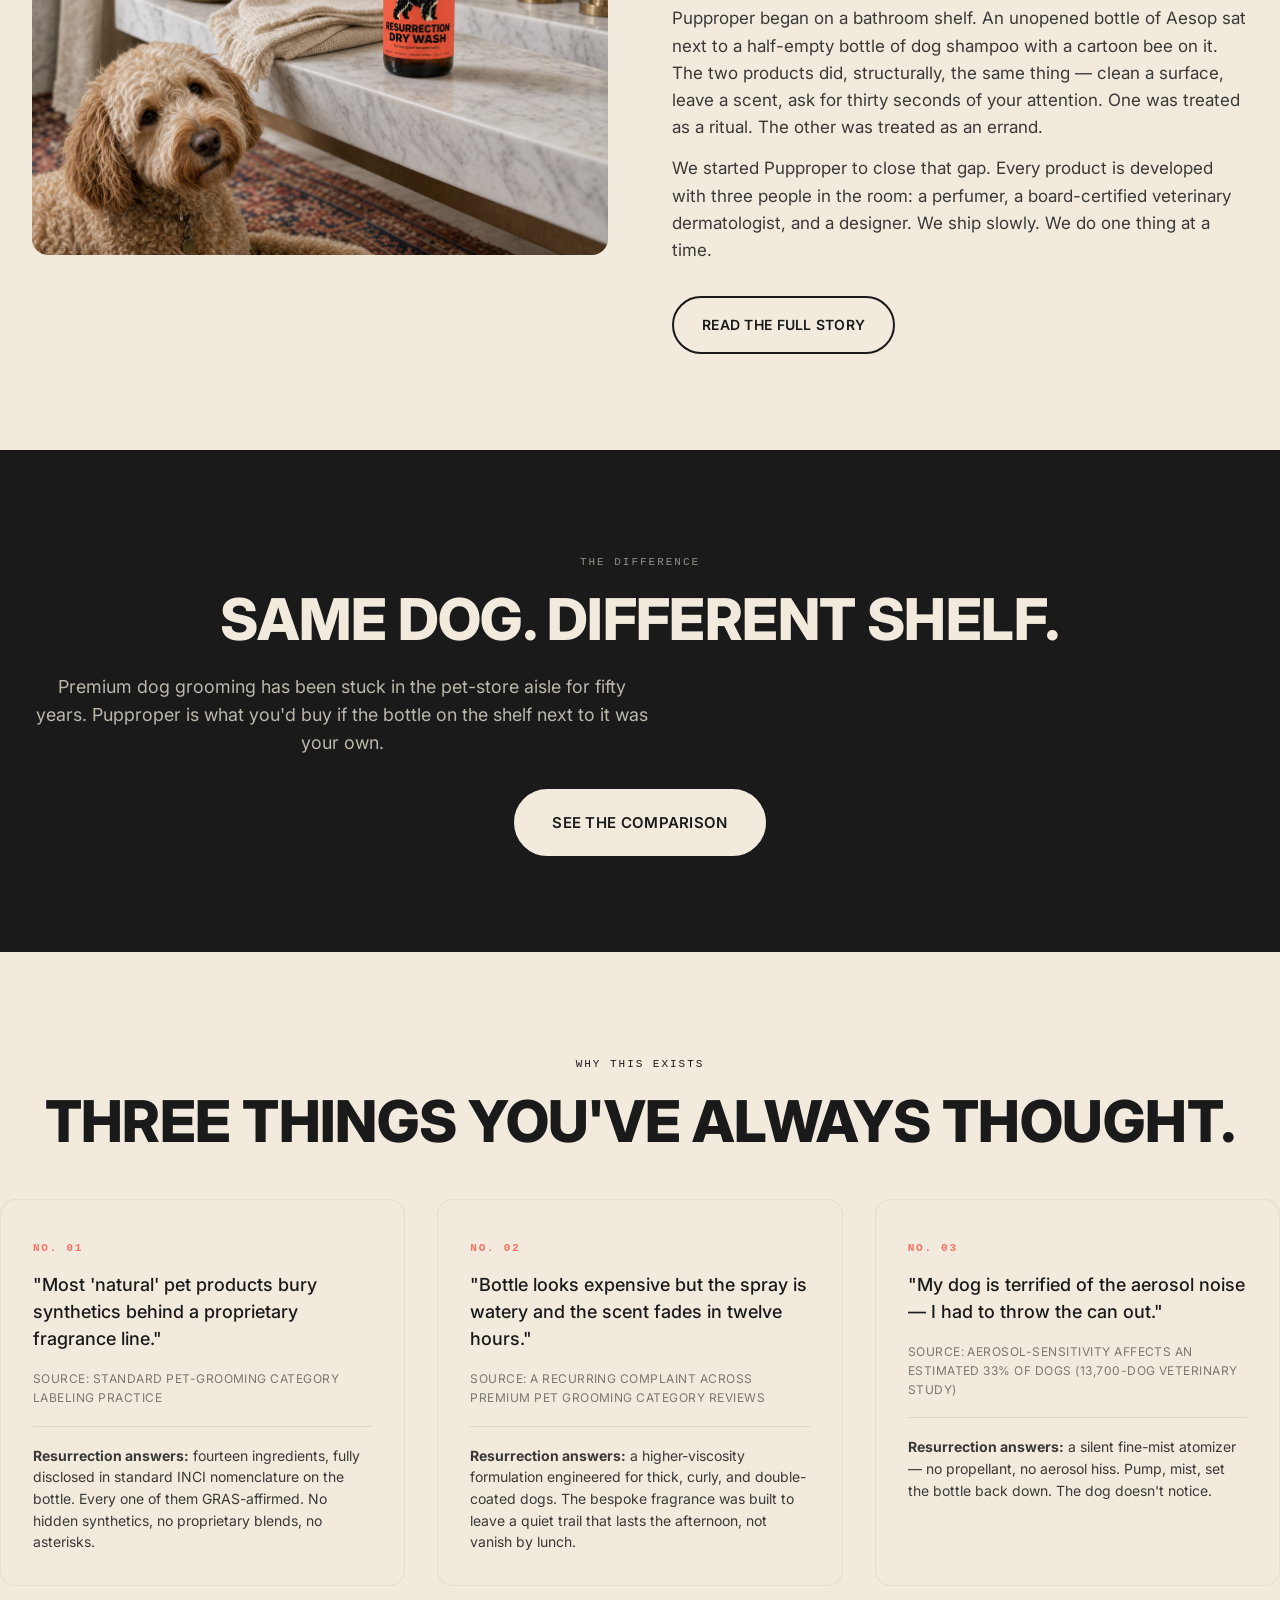
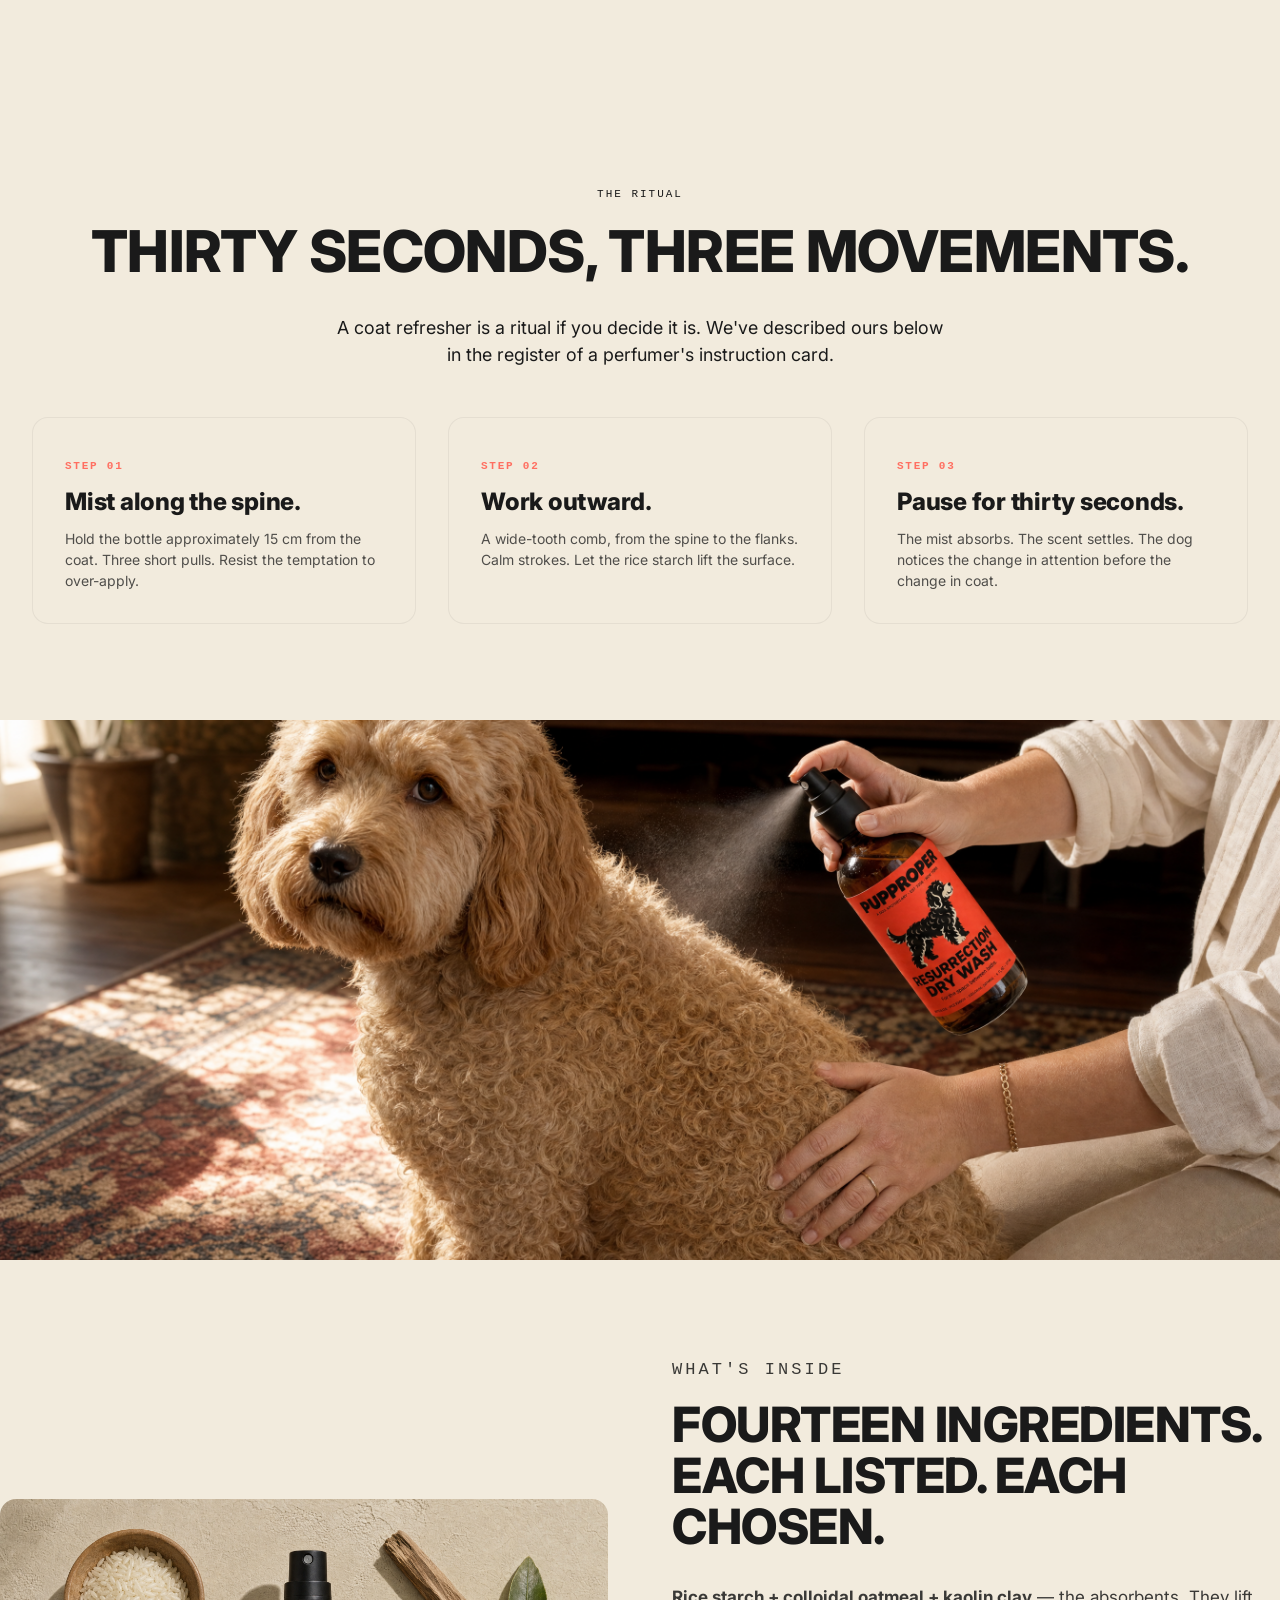
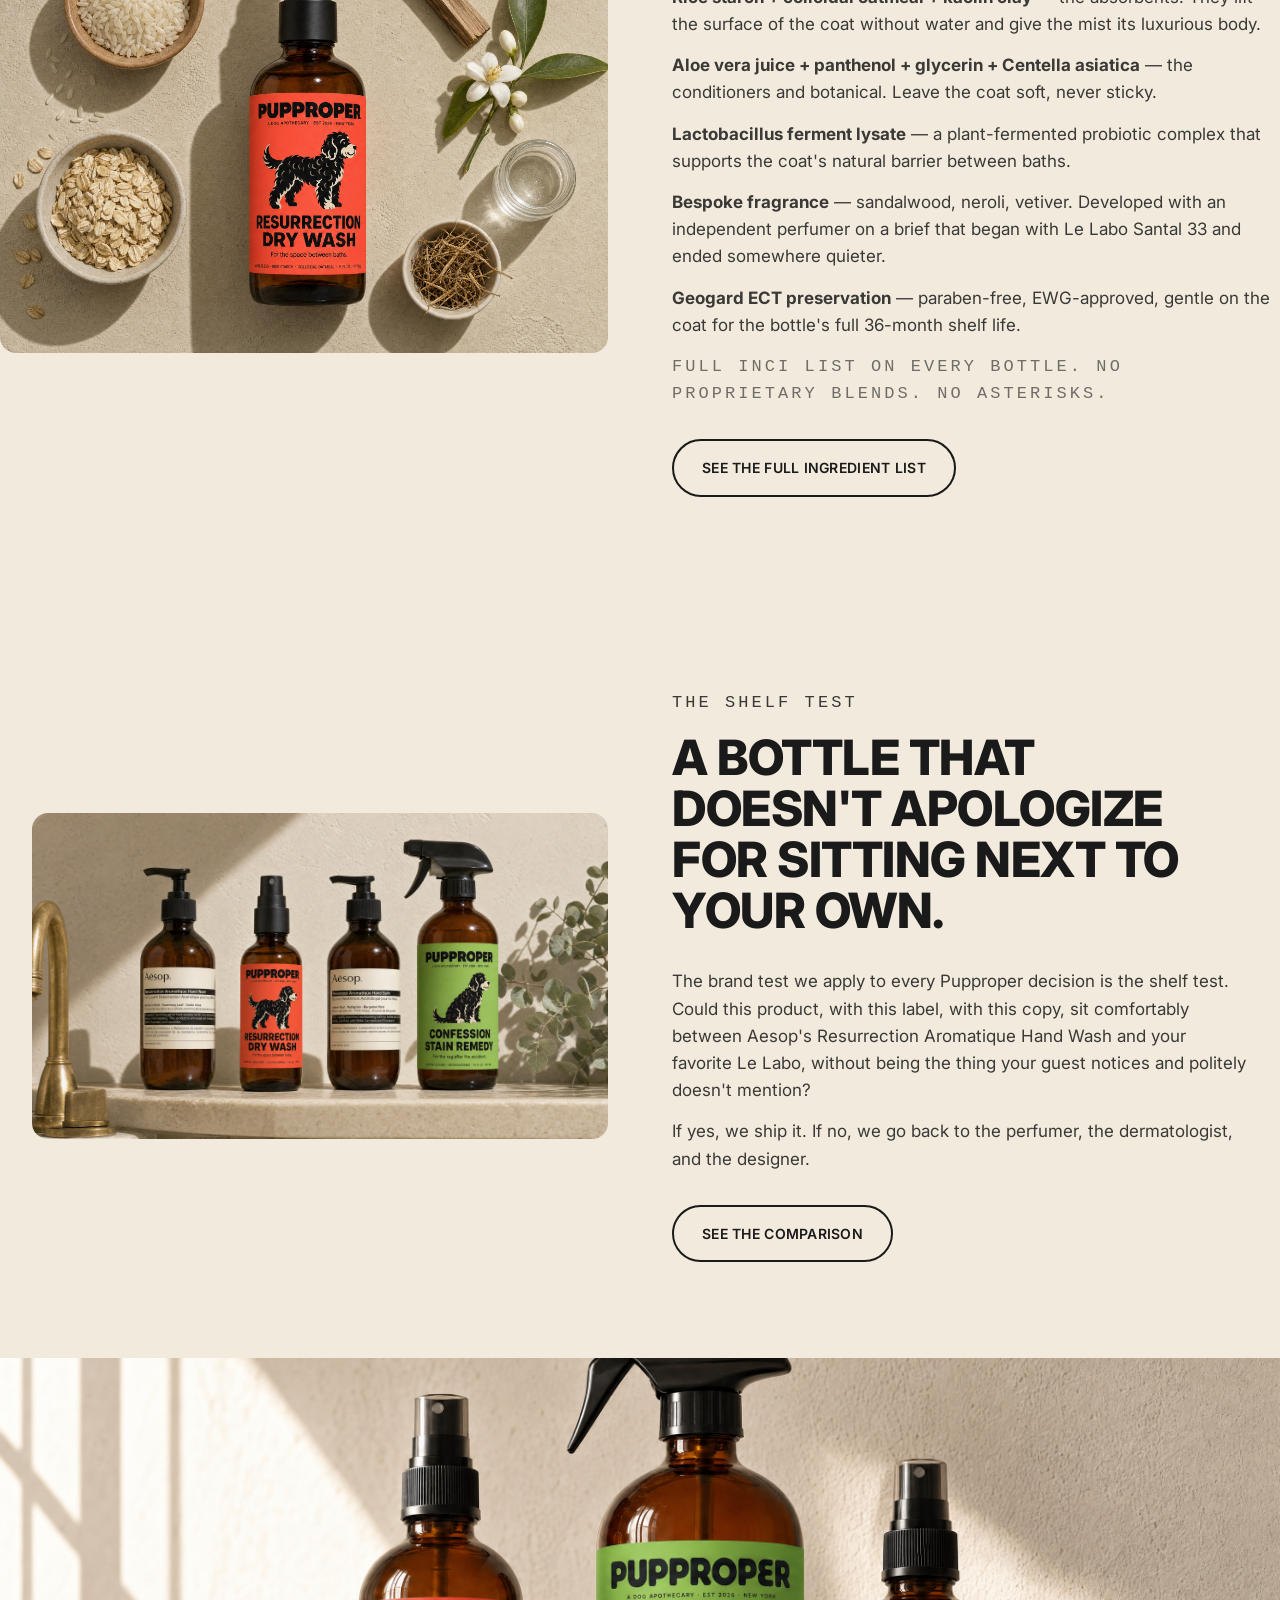
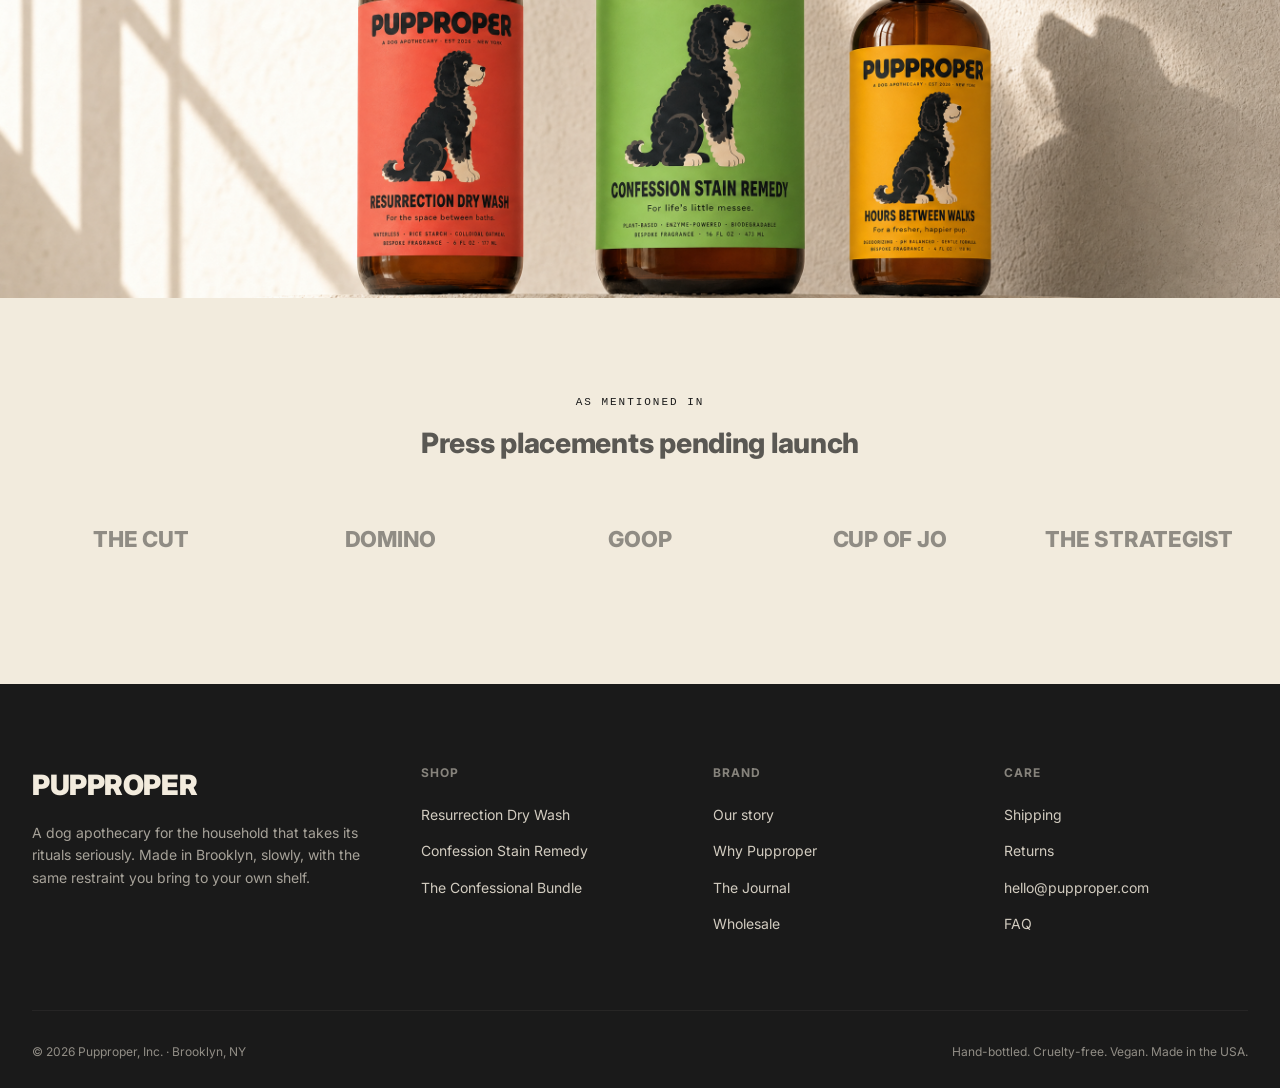
==== commit 64697c09: "Lock label/bottle/site copy parity + add From the Label sections + The Mark display - Resurrection I" ====
--- a/index.html
+++ b/index.html
@@ -52,8 +52,8 @@
   <section class="container">
     <div class="values">
       <div class="value">
-        <h3 class="value__title">Eleven ingredients.</h3>
-        <p class="value__copy">Each listed. Each chosen. Rice starch, colloidal oatmeal, aloe juice, panthenol — plus a perfumer-developed scent.</p>
+        <h3 class="value__title">Fourteen ingredients.</h3>
+        <p class="value__copy">Each named on the bottle in standard INCI. Rice starch, colloidal oatmeal, kaolin, aloe, panthenol, Centella asiatica, Lactobacillus ferment, plus a perfumer-developed scent.</p>
       </div>
       <div class="value">
         <h3 class="value__title">Pet-safe by design.</h3>
@@ -220,11 +220,12 @@
     <div class="editorial-block editorial-block--reverse">
       <div class="editorial-block__copy">
         <p class="mono mb-sm">What's Inside</p>
-        <h2 class="display">Eleven ingredients. Each listed. Each chosen.</h2>
-        <p class="mt-md"><strong>Rice starch + colloidal oatmeal</strong> — the cleansers. They lift the surface of the coat without water.</p>
-        <p><strong>Aloe vera juice + panthenol</strong> — leave the coat soft, never sticky.</p>
+        <h2 class="display">Fourteen ingredients. Each listed. Each chosen.</h2>
+        <p class="mt-md"><strong>Rice starch + colloidal oatmeal + kaolin clay</strong> — the absorbents. They lift the surface of the coat without water and give the mist its luxurious body.</p>
+        <p><strong>Aloe vera juice + panthenol + glycerin + Centella asiatica</strong> — the conditioners and botanical. Leave the coat soft, never sticky.</p>
+        <p><strong>Lactobacillus ferment lysate</strong> — a plant-fermented probiotic complex that supports the coat's natural barrier between baths.</p>
         <p><strong>Bespoke fragrance</strong> — sandalwood, neroli, vetiver. Developed with an independent perfumer on a brief that began with Le Labo Santal 33 and ended somewhere quieter.</p>
-        <p><strong>Geogard ECT preservation</strong> — paraben-free, EWG-approved.</p>
+        <p><strong>Geogard ECT preservation</strong> — paraben-free, EWG-approved, gentle on the coat for the bottle's full 36-month shelf life.</p>
         <p class="mt-md mono" style="opacity: 0.6;">Full INCI list on every bottle. No proprietary blends. No asterisks.</p>
         <a href="pages/resurrection.html" class="btn btn--outline mt-md">See the full ingredient list</a>
       </div>
@@ -294,7 +295,6 @@
             <li><a href="pages/about.html">Our story</a></li>
             <li><a href="pages/comparison.html">Why Pupproper</a></li>
             <li><a href="pages/journal.html">The Journal</a></li>
-            <li><a href="#">Journal</a></li>
             <li><a href="#">Wholesale</a></li>
           </ul>
         </div>
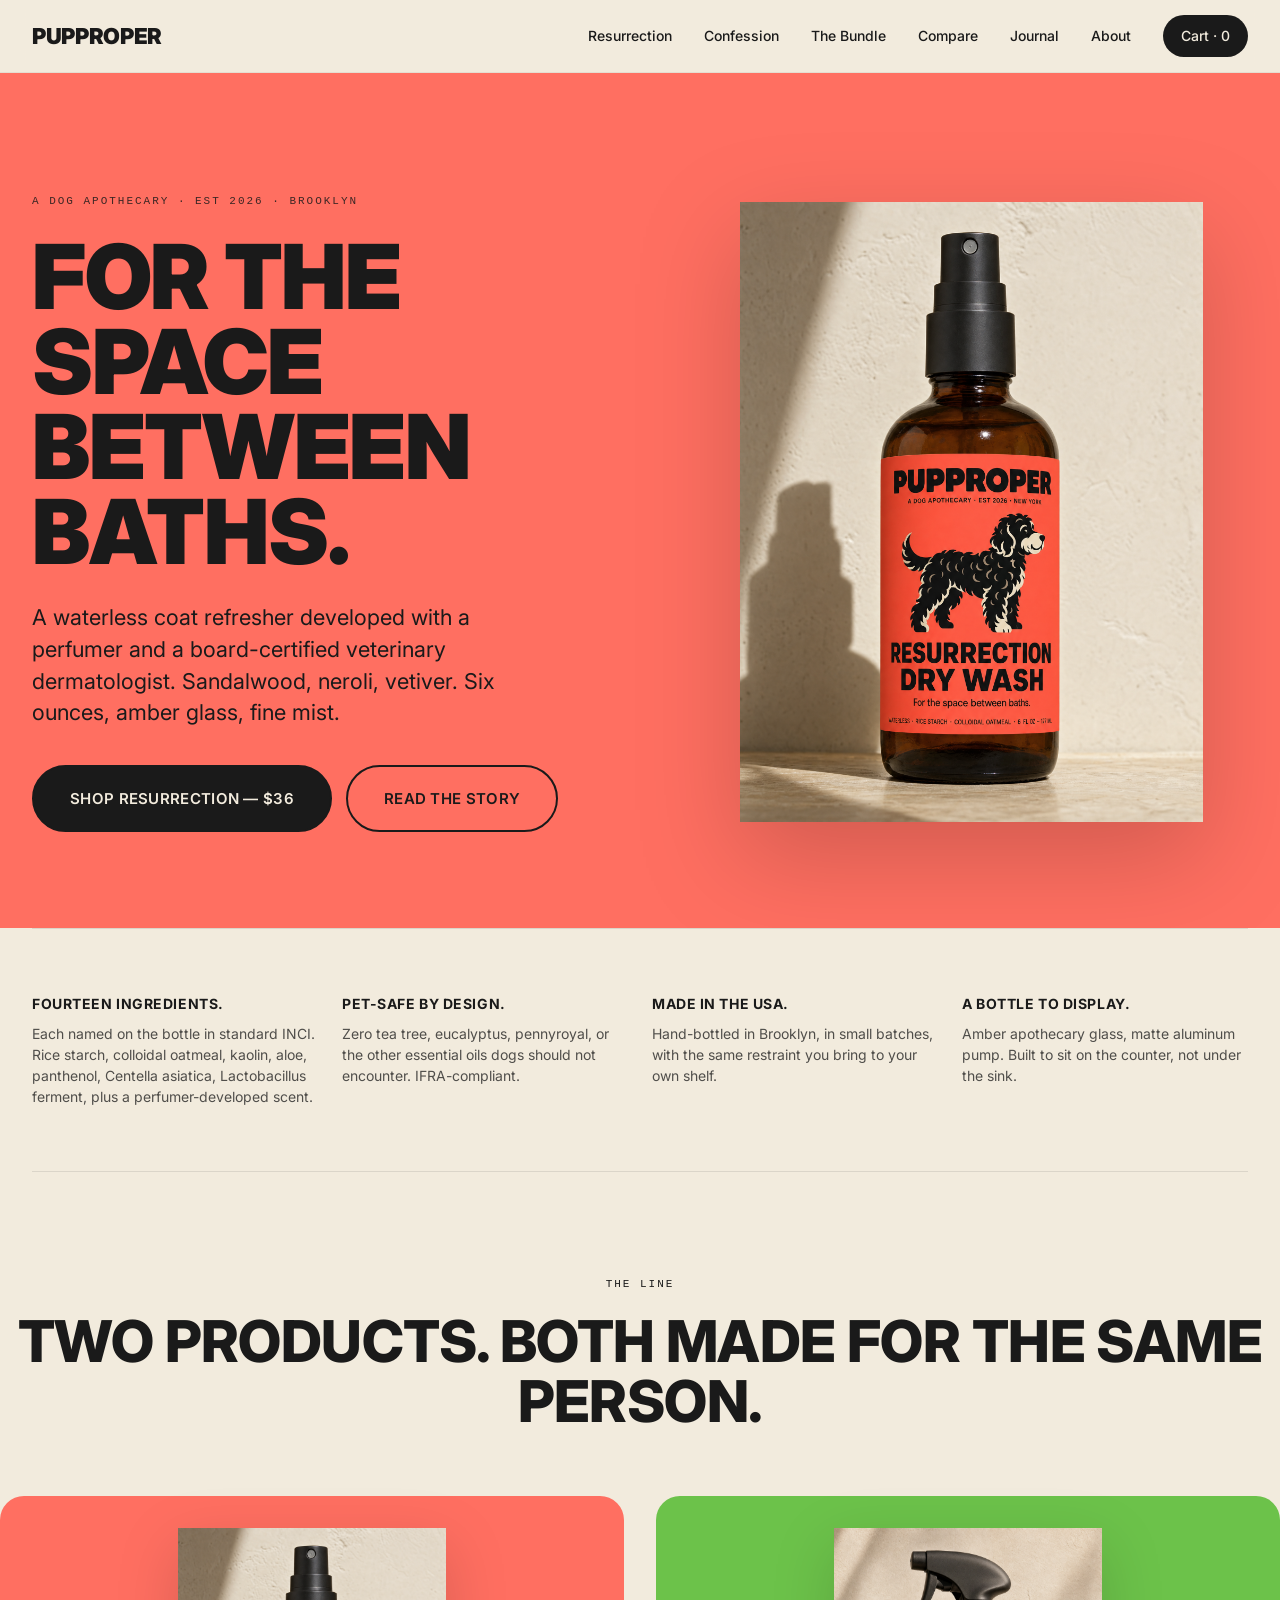
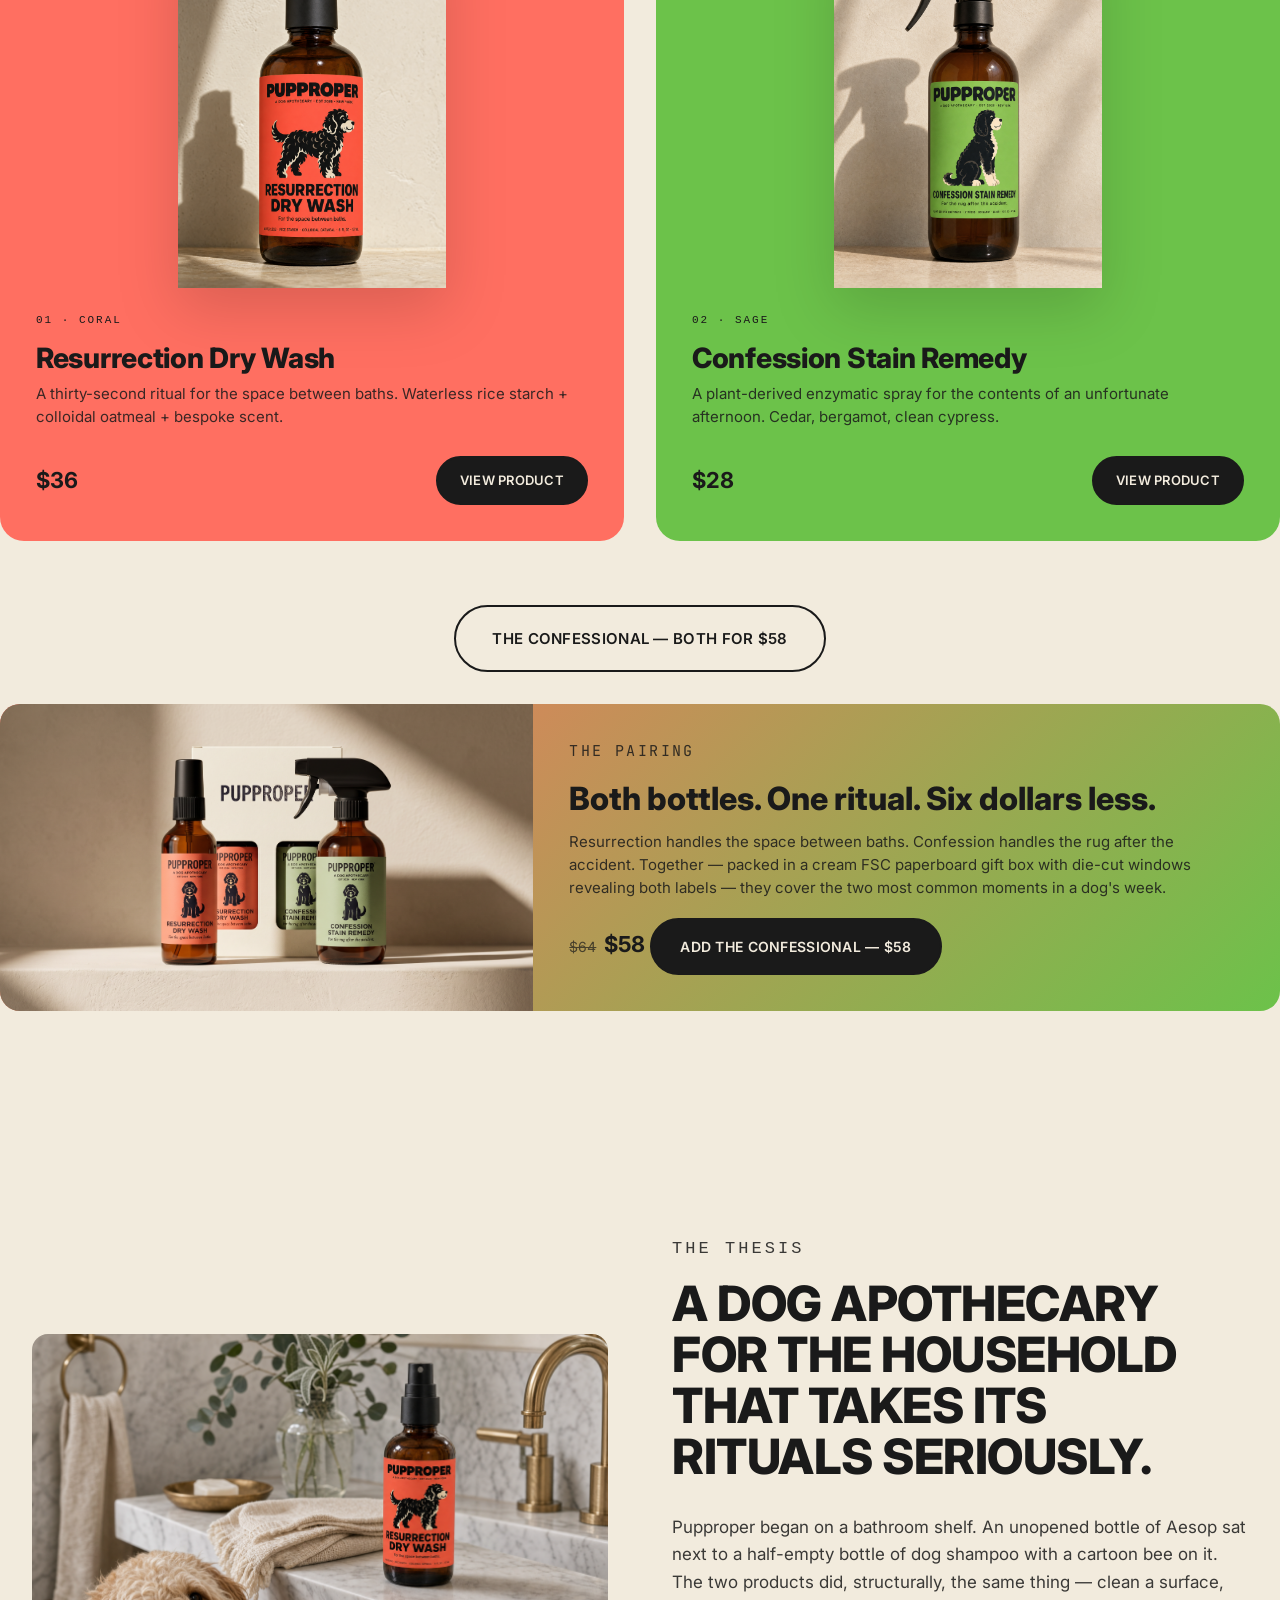
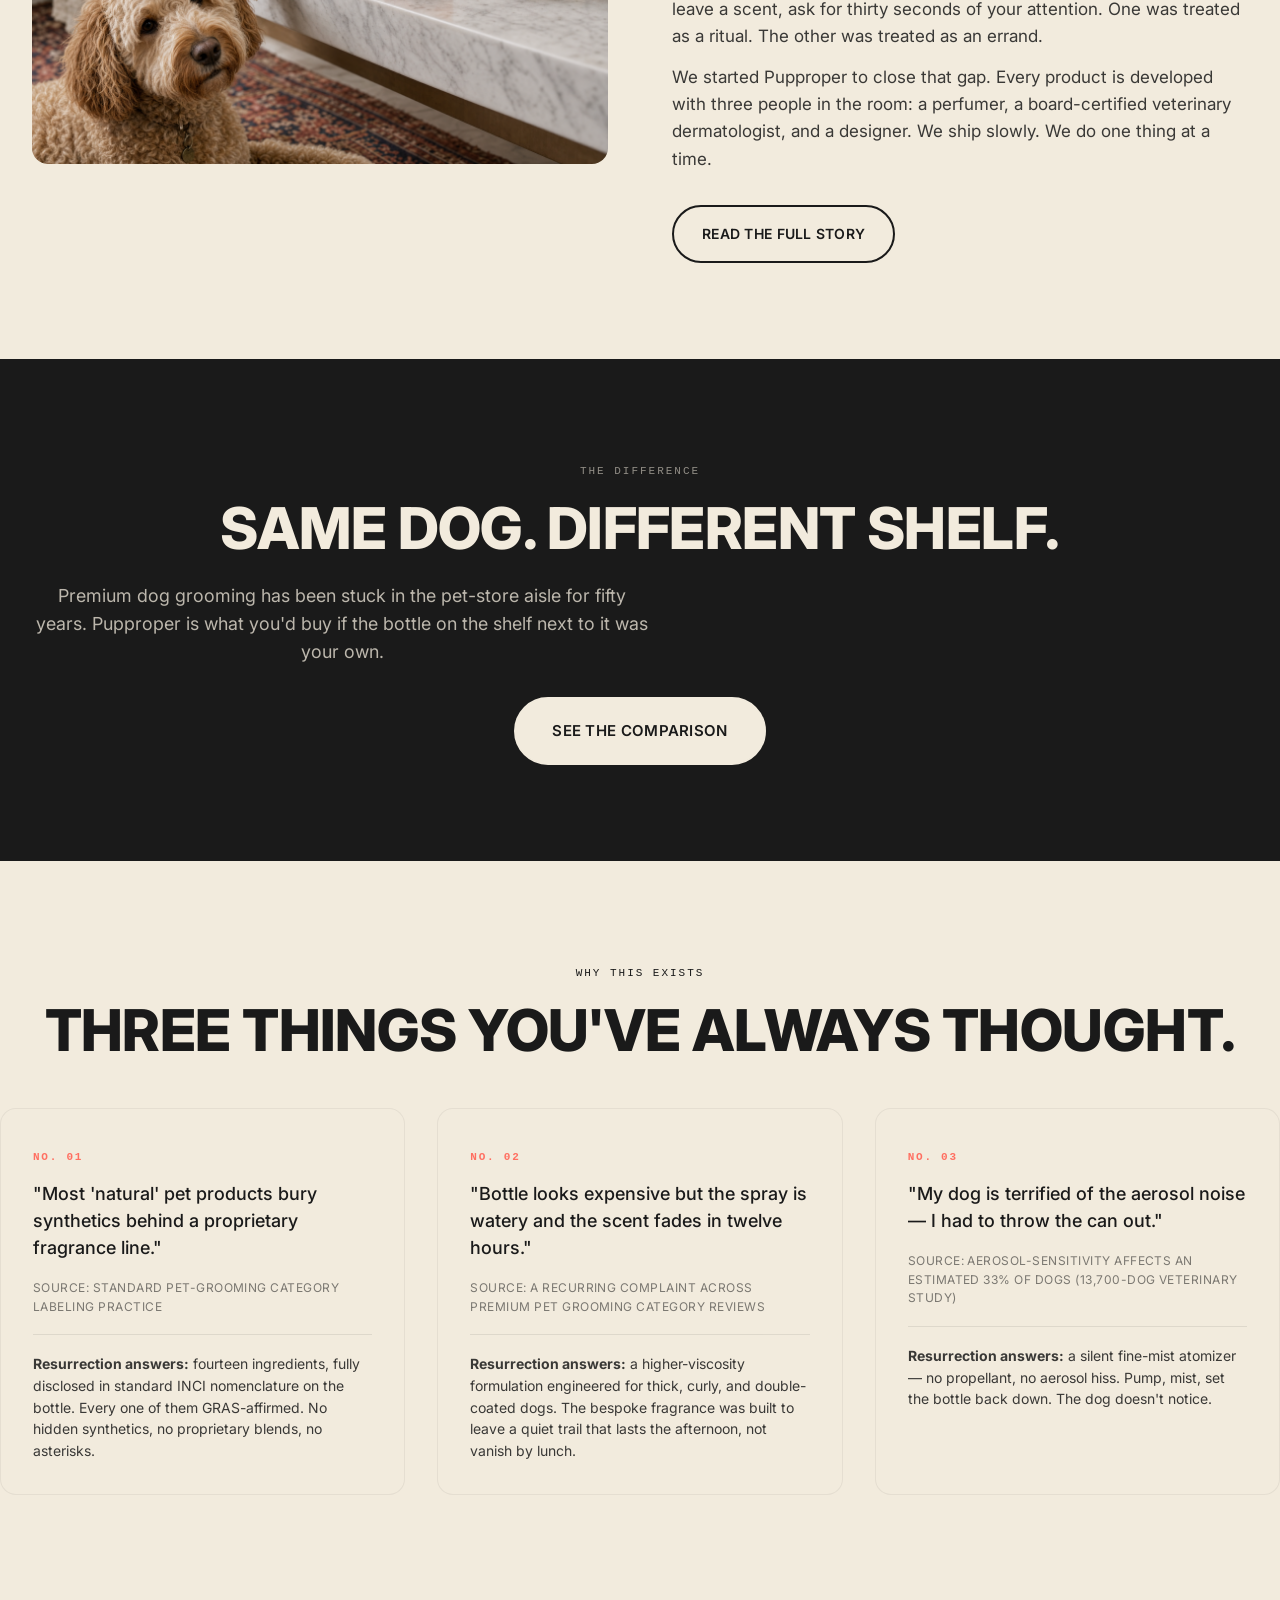
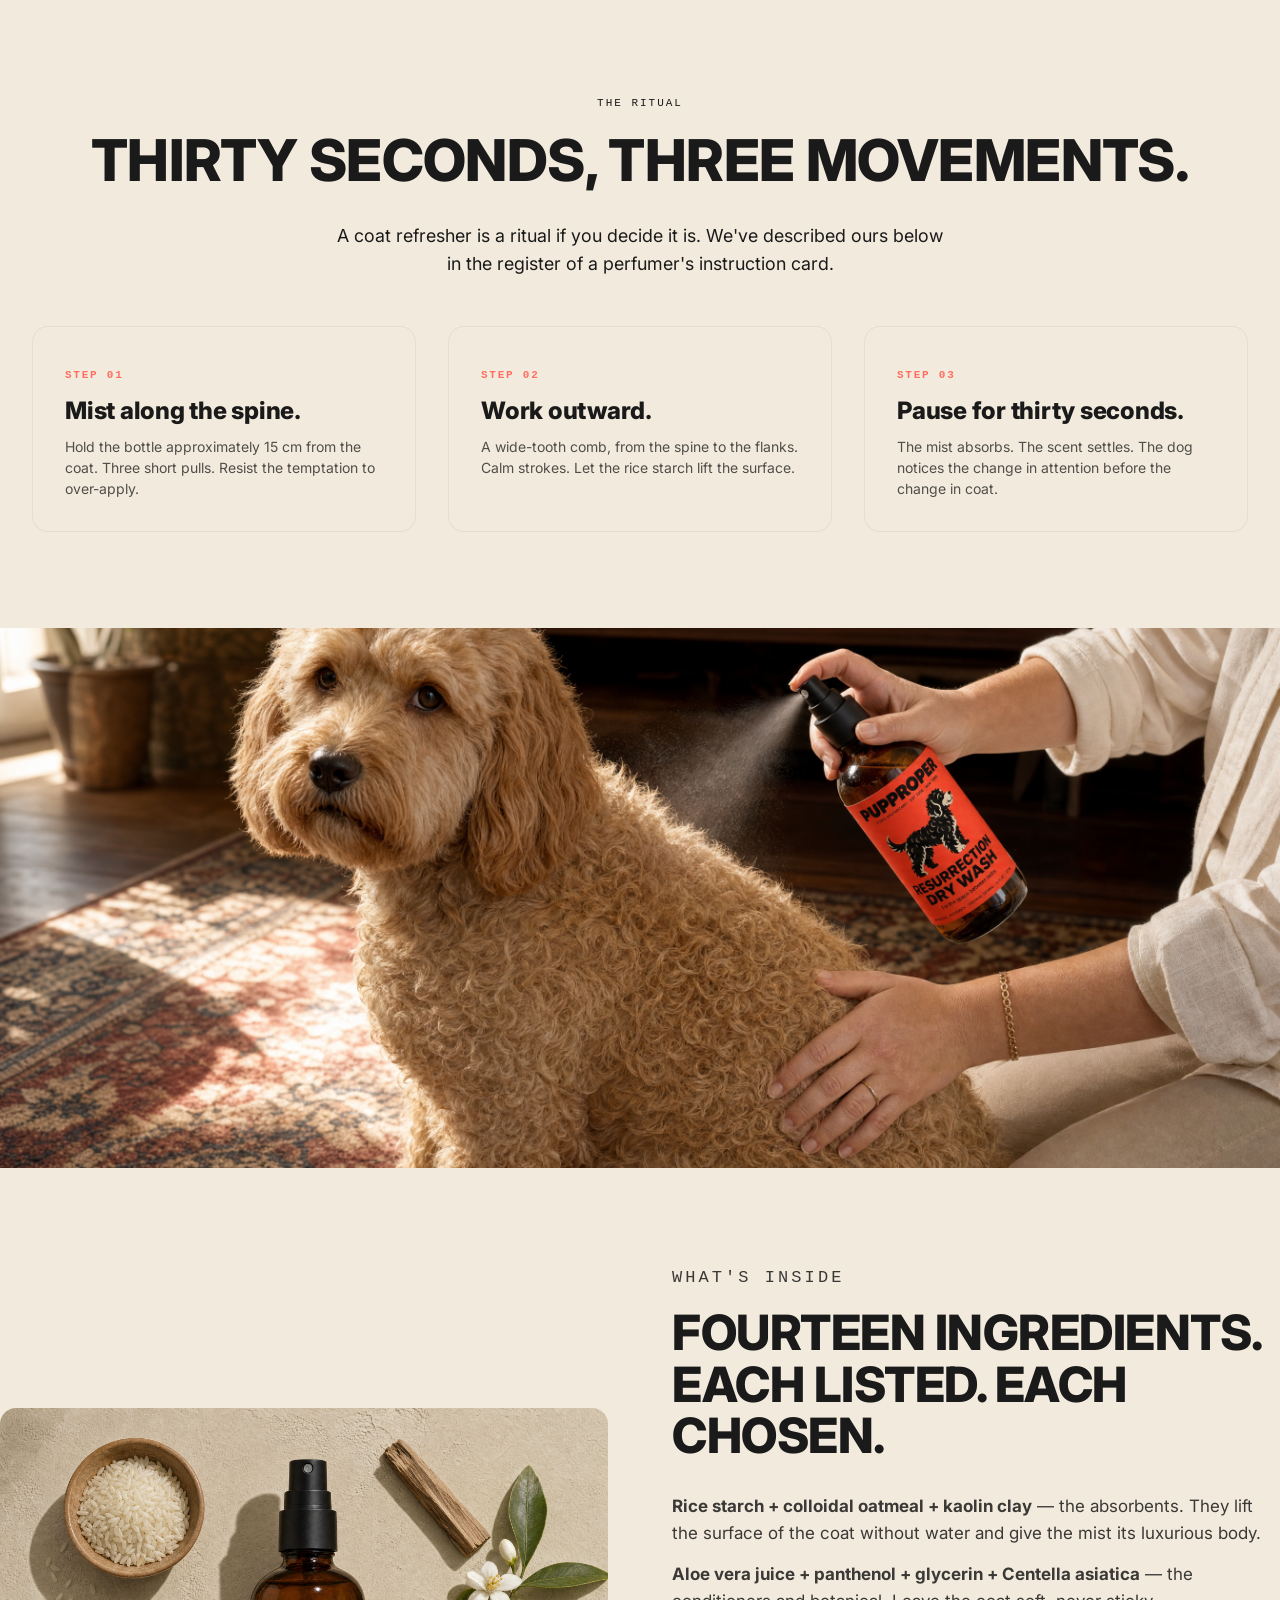
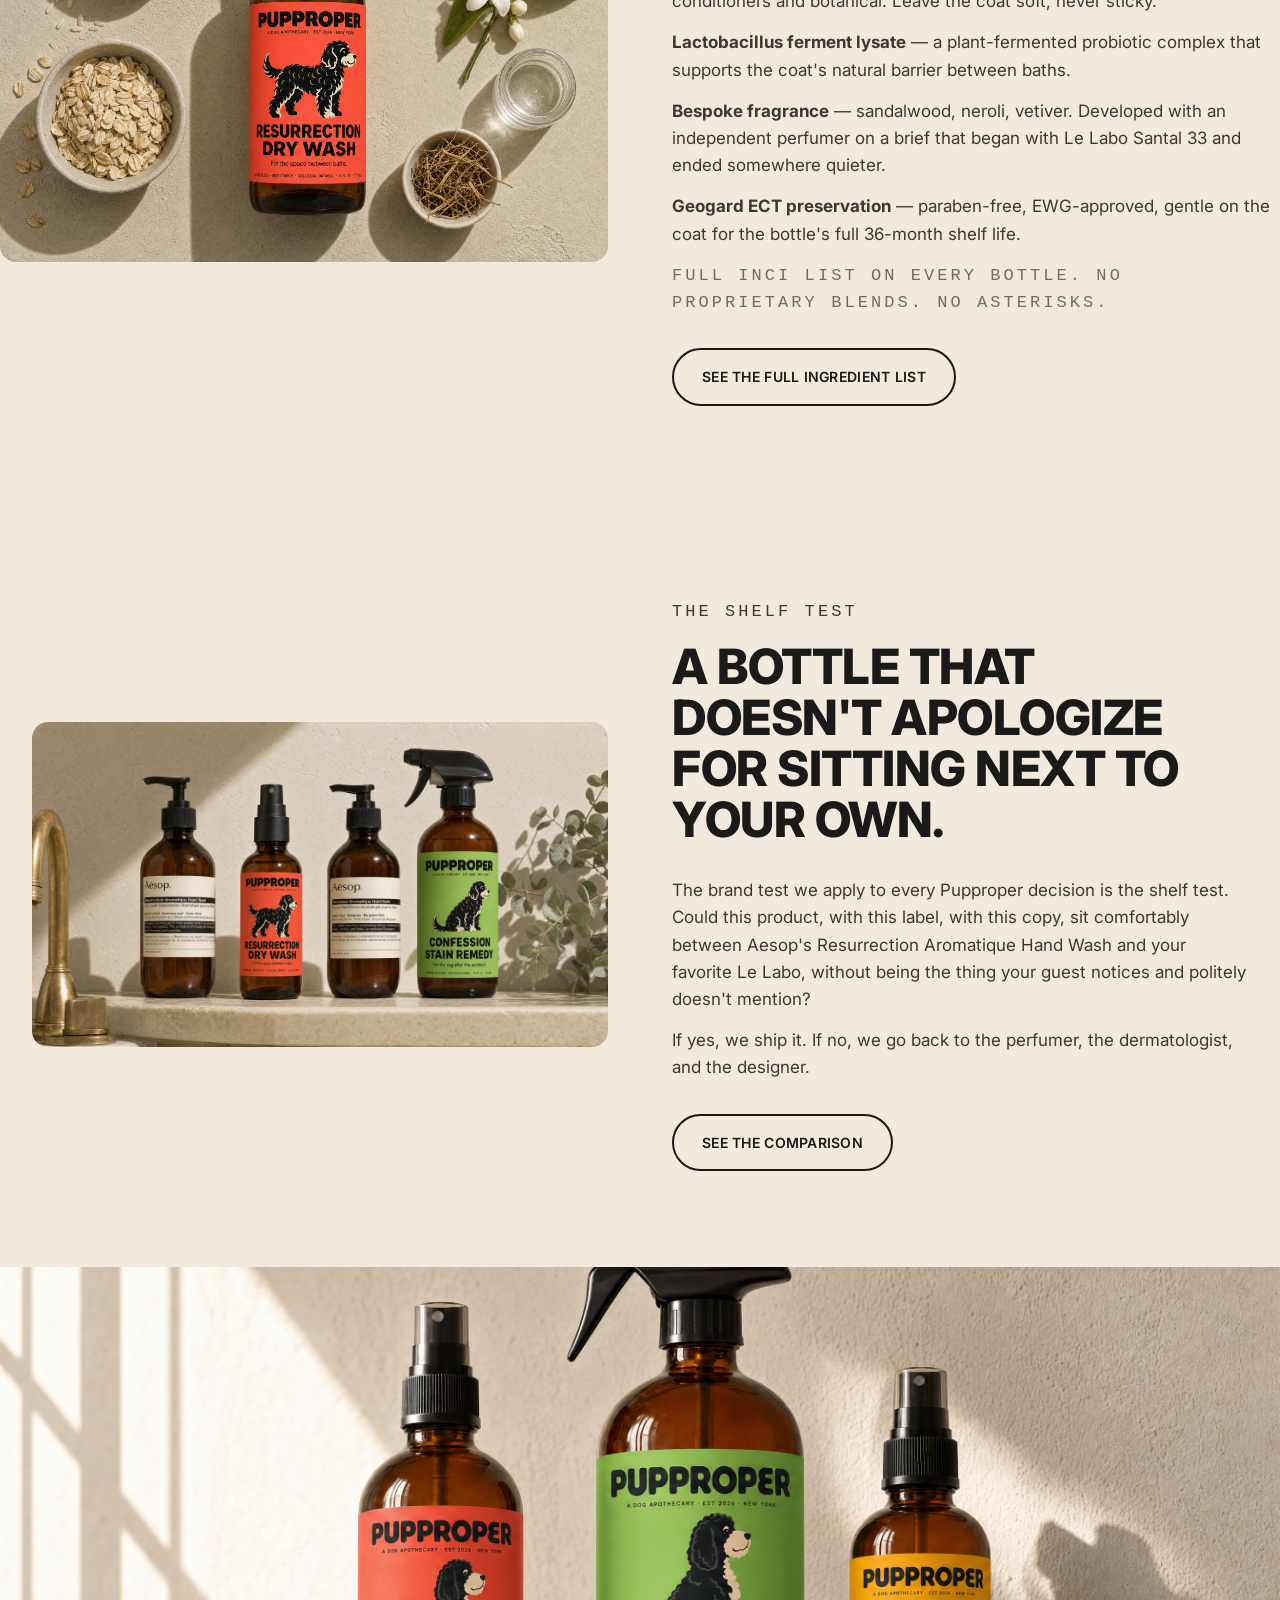
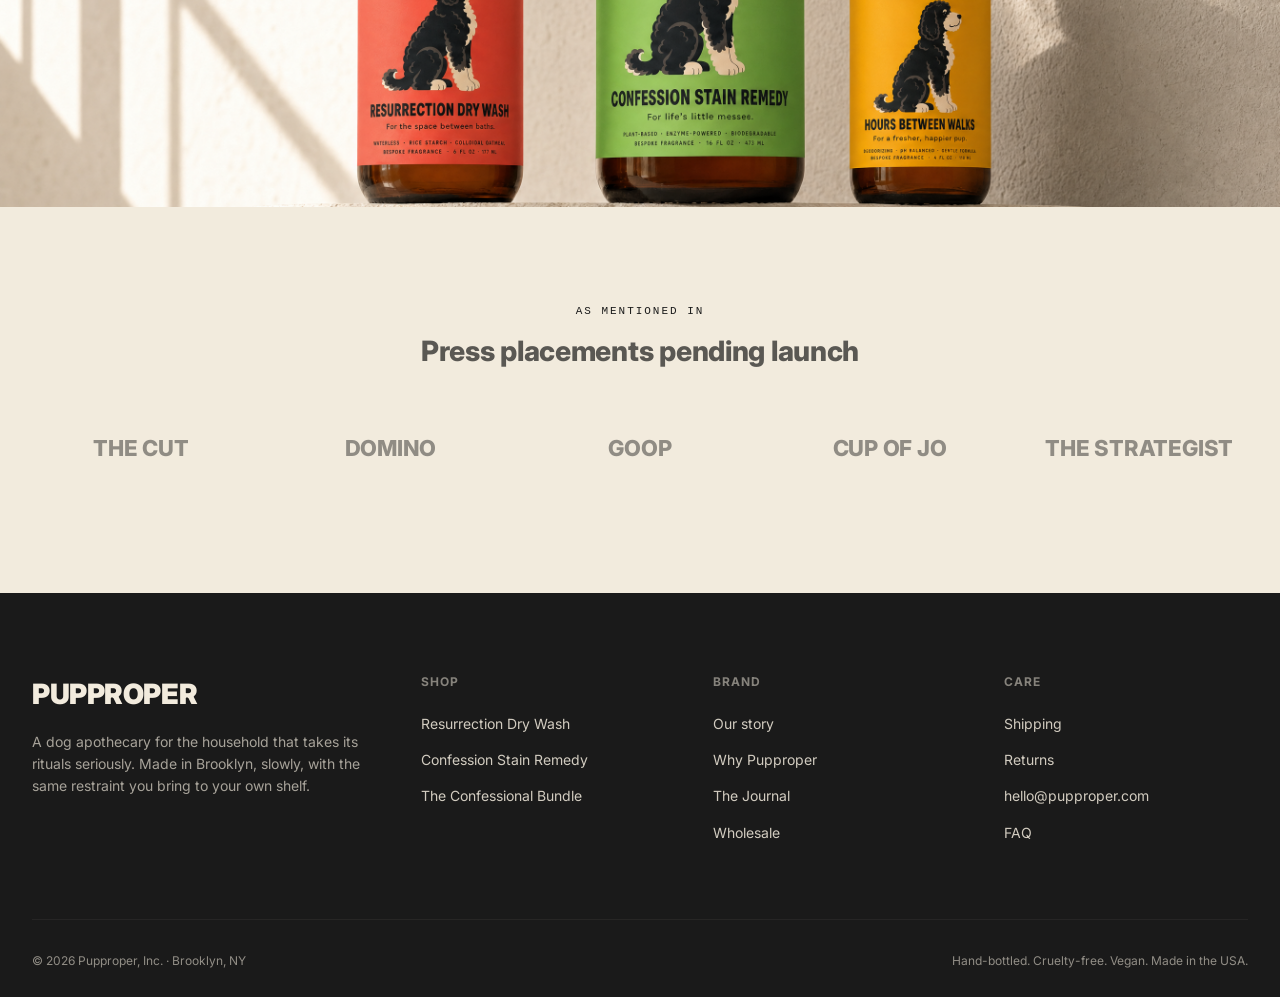
==== commit a8e28c01: "Wire conversion tracking + SEO infrastructure + new pairing image CONVERSION TRACKING: - New trackin" ====
--- a/index.html
+++ b/index.html
@@ -3,12 +3,65 @@
 <head>
   <meta charset="UTF-8" />
   <meta name="viewport" content="width=device-width, initial-scale=1.0" />
-  <title>Pupproper — A Dog Apothecary</title>
-  <meta name="description" content="A dog apothecary for the household that takes its rituals seriously. Hero SKU: Resurrection Dry Wash — waterless coat refresher developed with a perfumer and a board-certified veterinary dermatologist." />
+  <title>Pupproper — A Dog Apothecary | Premium Dry Shampoo + Stain Remedy</title>
+  <meta name="description" content="A dog apothecary for the household that takes its rituals seriously. Resurrection Dry Wash + Confession Stain Remedy — developed with a perfumer and a board-certified veterinary dermatologist. Hand-bottled in Brooklyn." />
+  <meta name="keywords" content="dog dry shampoo, premium pet grooming, dog stain remover, enzymatic pet cleaner, waterless dog wash, pet apothecary, IFRA pet-safe, vegan dog grooming" />
+  <link rel="canonical" href="https://pupproper.com/" />
+  <link rel="icon" href="/favicon.ico" type="image/x-icon" />
+
+  <!-- Open Graph / Facebook -->
+  <meta property="og:type" content="website" />
+  <meta property="og:url" content="https://pupproper.com/" />
+  <meta property="og:title" content="Pupproper — A Dog Apothecary" />
+  <meta property="og:description" content="A dog apothecary for the household that takes its rituals seriously. Developed with a perfumer and a board-certified veterinary dermatologist. Hand-bottled in Brooklyn." />
+  <meta property="og:image" content="https://pupproper.com/images/product/product-v4-modern-coral-bottle.png" />
+  <meta property="og:image:width" content="1200" />
+  <meta property="og:image:height" content="1200" />
+  <meta property="og:site_name" content="Pupproper" />
+  <meta property="og:locale" content="en_US" />
+
+  <!-- Twitter / X -->
+  <meta name="twitter:card" content="summary_large_image" />
+  <meta name="twitter:title" content="Pupproper — A Dog Apothecary" />
+  <meta name="twitter:description" content="A dog apothecary for the household that takes its rituals seriously. Hand-bottled in Brooklyn." />
+  <meta name="twitter:image" content="https://pupproper.com/images/product/product-v4-modern-coral-bottle.png" />
+
   <link rel="preconnect" href="https://fonts.googleapis.com" />
   <link rel="preconnect" href="https://fonts.gstatic.com" crossorigin />
-  <link href="https://fonts.googleapis.com/css2?family=Inter:wght@400;500;600;700;800;900&family=JetBrains+Mono:wght@500;600&display=swap" rel="stylesheet" />
+  <link href="https://fonts.googleapis.com/css2?family=Inter:wght@400;500;600;700;800;900&family=Outfit:wght@400;500;600;700;800;900&family=JetBrains+Mono:wght@500;600&display=swap" rel="stylesheet" />
   <link rel="stylesheet" href="assets/css/main.css" />
+
+  <!-- JSON-LD: Organization + Website -->
+  <script type="application/ld+json">
+  {
+    "@context": "https://schema.org",
+    "@type": "Organization",
+    "name": "Pupproper",
+    "legalName": "Pupproper, Inc.",
+    "url": "https://pupproper.com",
+    "logo": "https://pupproper.com/images/logo/logo-15-modern-coral-labradoodle.png",
+    "email": "hello@pupproper.com",
+    "foundingDate": "2026",
+    "founder": { "@type": "Person", "name": "Spencer Lampkin" },
+    "address": { "@type": "PostalAddress", "addressLocality": "Brooklyn", "addressRegion": "NY", "addressCountry": "US" },
+    "description": "A dog apothecary for the household that takes its rituals seriously. Developed with a perfumer and a board-certified veterinary dermatologist.",
+    "sameAs": []
+  }
+  </script>
+
+  <script type="application/ld+json">
+  {
+    "@context": "https://schema.org",
+    "@type": "WebSite",
+    "url": "https://pupproper.com",
+    "name": "Pupproper",
+    "potentialAction": {
+      "@type": "SearchAction",
+      "target": "https://pupproper.com/search?q={search_term_string}",
+      "query-input": "required name=search_term_string"
+    }
+  }
+  </script>
 </head>
 <body>
 
@@ -109,7 +162,7 @@
     <!-- BUNDLE PROMO CARD -->
     <div class="bundle-promo mt-lg">
       <div class="bundle-promo__image">
-        <img src="../images/product/product-v4-bundle-confessional.png" alt="The Confessional bundle — Resurrection + Confession" />
+        <img src="../images/product/product-v7-bundle-confessional.png" alt="The Confessional bundle — Resurrection + Confession" />
       </div>
       <div class="bundle-promo__copy">
         <p class="bundle-promo__eyebrow">The Pairing</p>
@@ -315,13 +368,44 @@
     </div>
   </footer>
 
-  <!-- Pupproper site config + checkout shim -->
+  <!-- Pupproper site config + checkout + tracking -->
   <script src="/assets/js/config.js"></script>
+  <script src="/assets/js/tracking.js"></script>
   <script src="/assets/js/checkout.js"></script>
-  <!-- Meta Pixel — replace REPLACE_ME_PIXEL_ID in /assets/js/config.js -->
+
+  <!-- Meta Pixel — auto-inits PageView if pixel ID configured in config.js -->
   <script>
   !function(f,b,e,v,n,t,s){if(f.fbq)return;n=f.fbq=function(){n.callMethod?n.callMethod.apply(n,arguments):n.queue.push(arguments)};if(!f._fbq)f._fbq=n;n.push=n;n.loaded=!0;n.version="2.0";n.queue=[];t=b.createElement(e);t.async=!0;t.src=v;s=b.getElementsByTagName(e)[0];s.parentNode.insertBefore(t,s)}(window,document,"script","https://connect.facebook.net/en_US/fbevents.js");
   if(window.PUPPROPER_CONFIG&&window.PUPPROPER_CONFIG.META_PIXEL_ID&&window.PUPPROPER_CONFIG.META_PIXEL_ID.indexOf("REPLACE_ME")!==0){fbq("init",window.PUPPROPER_CONFIG.META_PIXEL_ID);fbq("track","PageView");}
   </script>
+
+  <!-- GA4 — auto-inits if GA4 measurement ID configured -->
+  <script>
+  (function(){
+    var cfg = window.PUPPROPER_CONFIG || {};
+    if (cfg.GA4_MEASUREMENT_ID && cfg.GA4_MEASUREMENT_ID.indexOf("REPLACE_ME") !== 0) {
+      var s = document.createElement('script'); s.async = true;
+      s.src = 'https://www.googletagmanager.com/gtag/js?id=' + cfg.GA4_MEASUREMENT_ID;
+      document.head.appendChild(s);
+      window.dataLayer = window.dataLayer || [];
+      window.gtag = function(){ dataLayer.push(arguments); };
+      gtag('js', new Date());
+      gtag('config', cfg.GA4_MEASUREMENT_ID, { send_page_view: true });
+    }
+  })();
+  </script>
+
+  <!-- Plausible (privacy-first analytics) — auto-inits if PLAUSIBLE_DOMAIN configured -->
+  <script>
+  (function(){
+    var cfg = window.PUPPROPER_CONFIG || {};
+    if (cfg.PLAUSIBLE_DOMAIN && cfg.PLAUSIBLE_DOMAIN.indexOf("REPLACE_ME") !== 0) {
+      var s = document.createElement('script'); s.defer = true;
+      s.setAttribute('data-domain', cfg.PLAUSIBLE_DOMAIN);
+      s.src = 'https://plausible.io/js/script.js';
+      document.head.appendChild(s);
+    }
+  })();
+  </script>
 </body>
 </html>
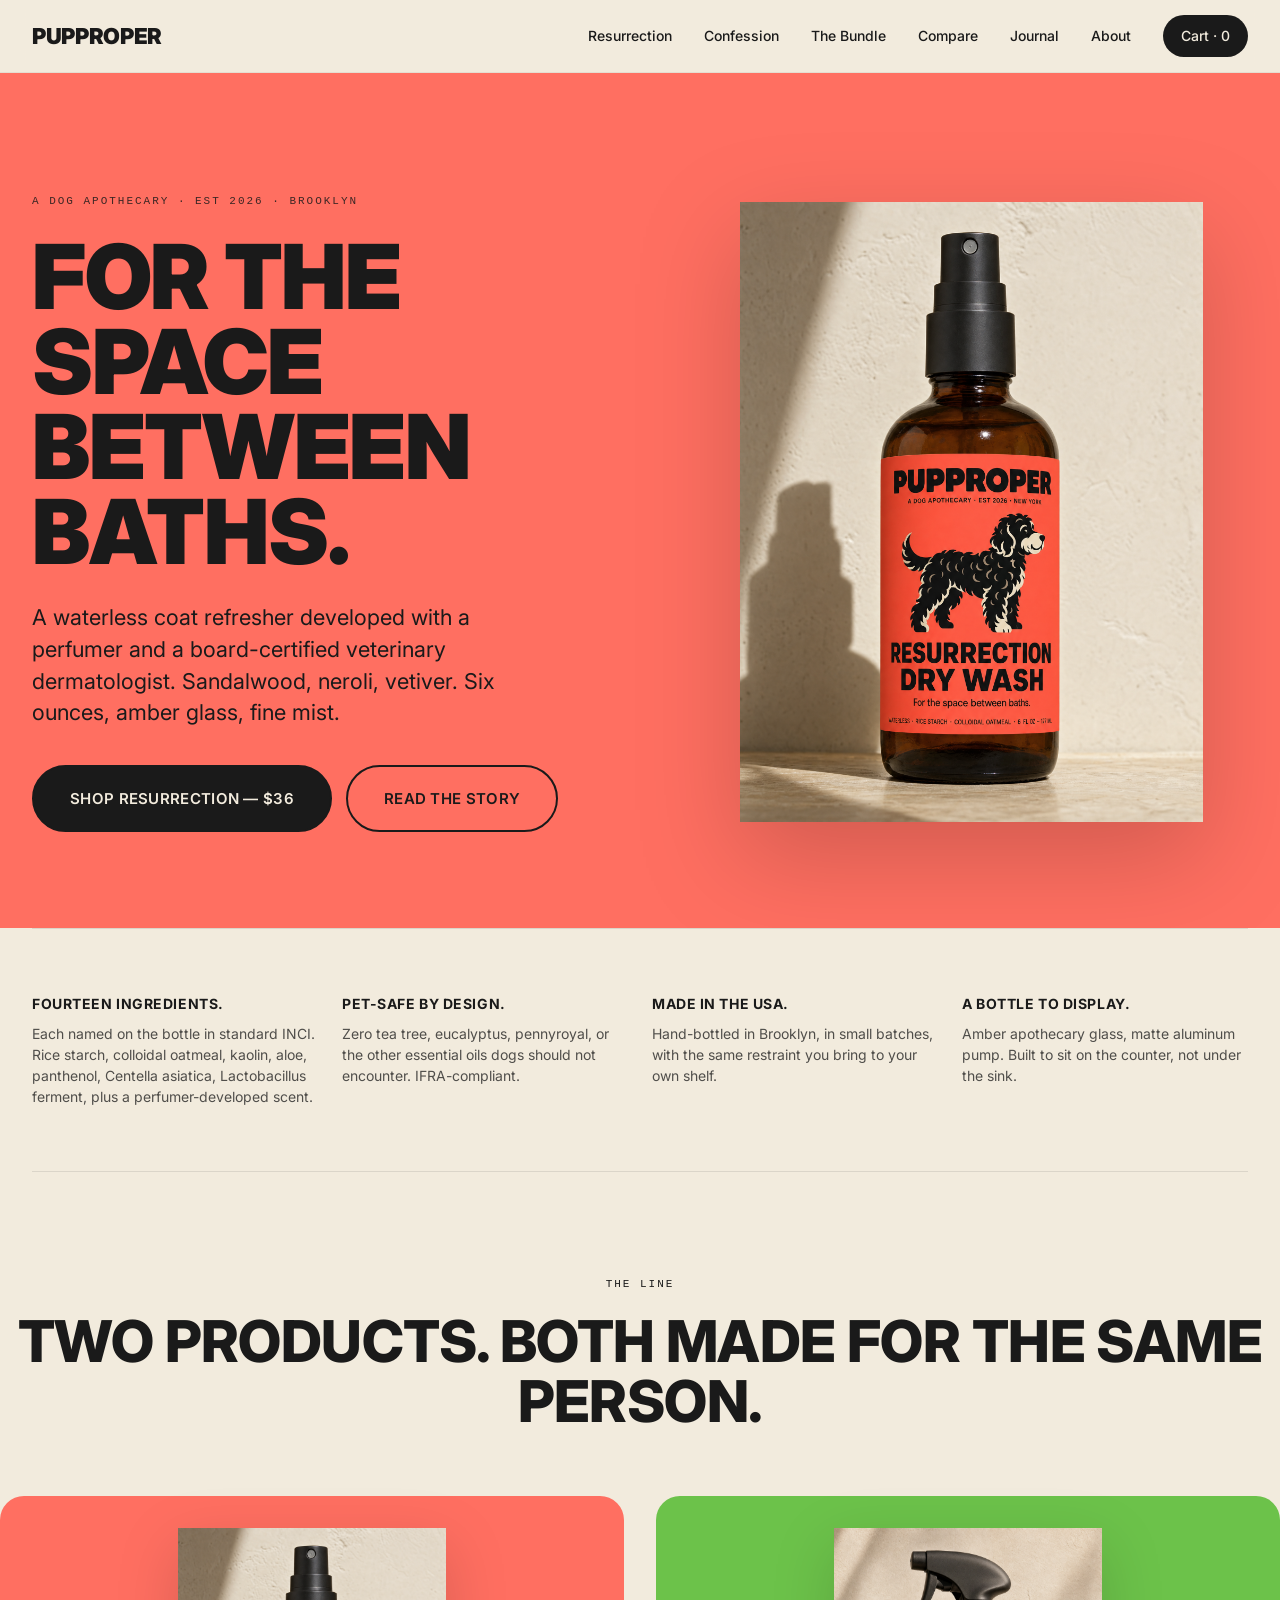
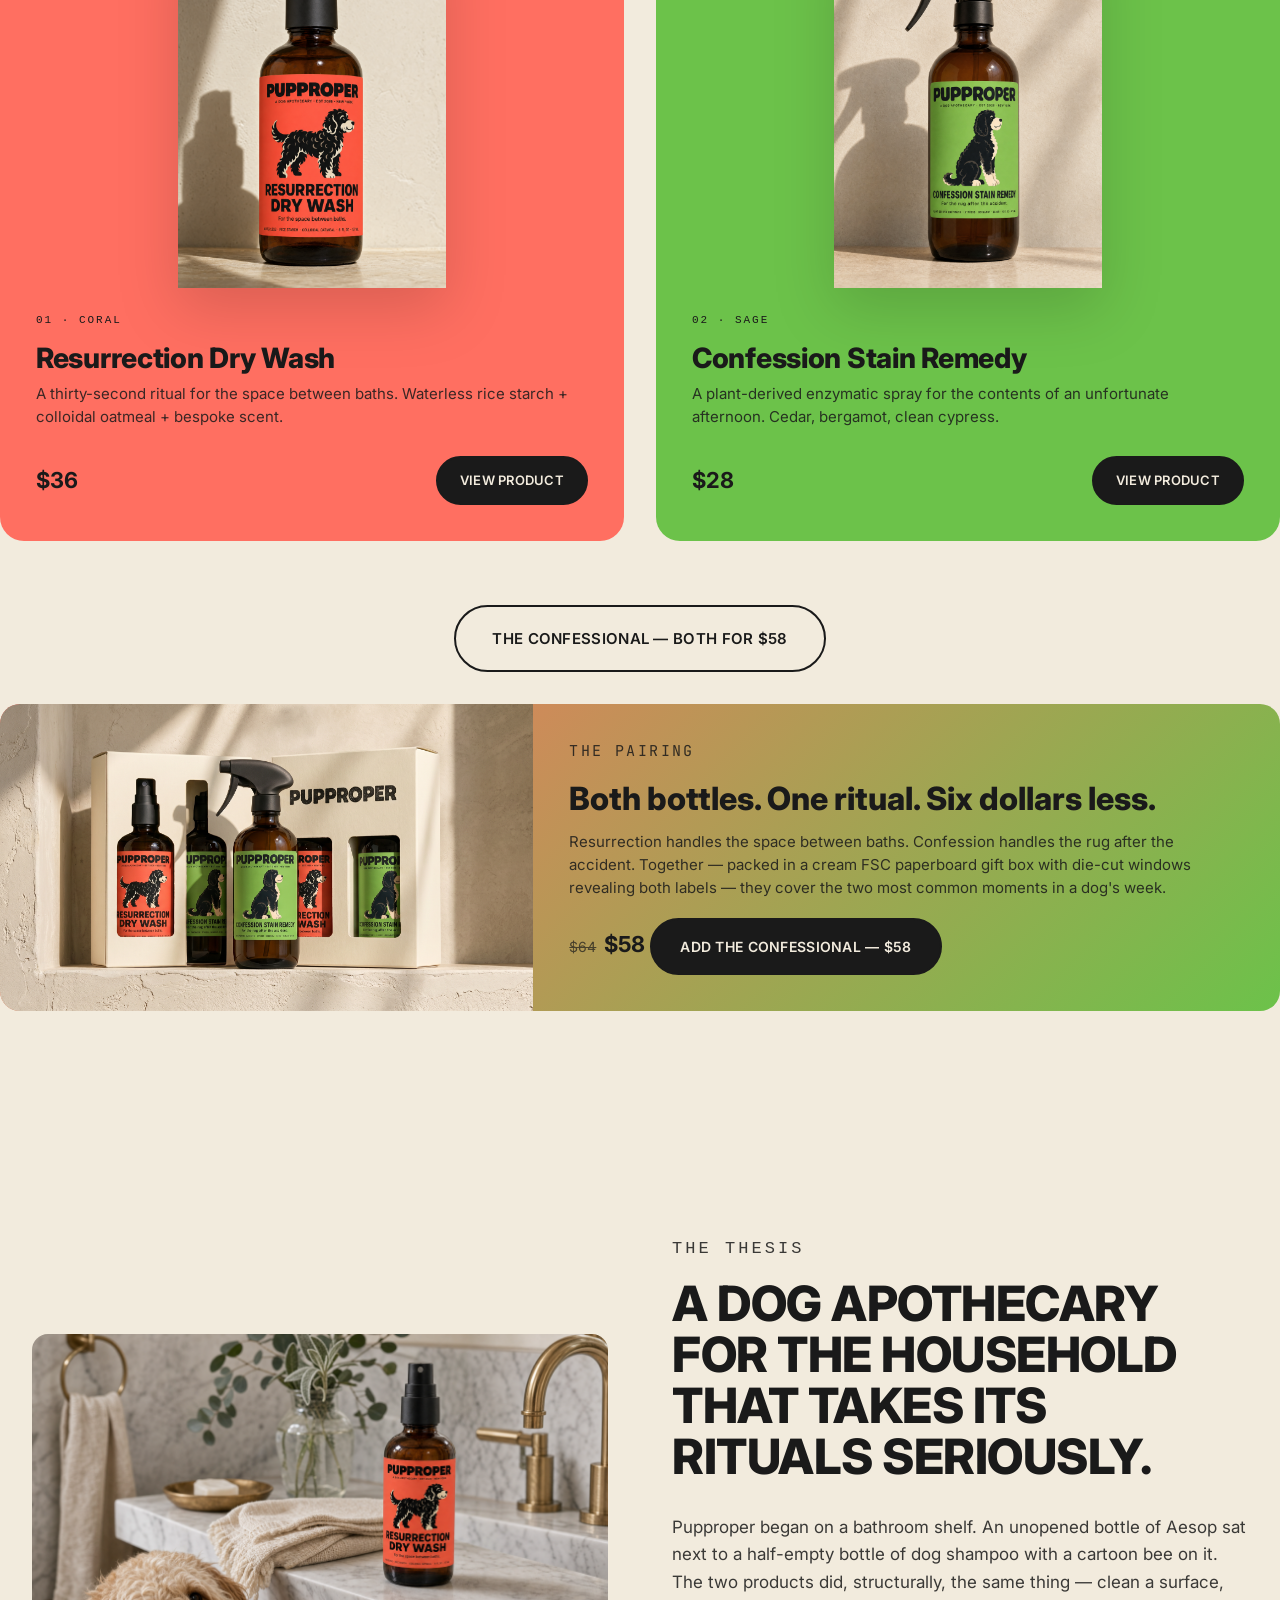
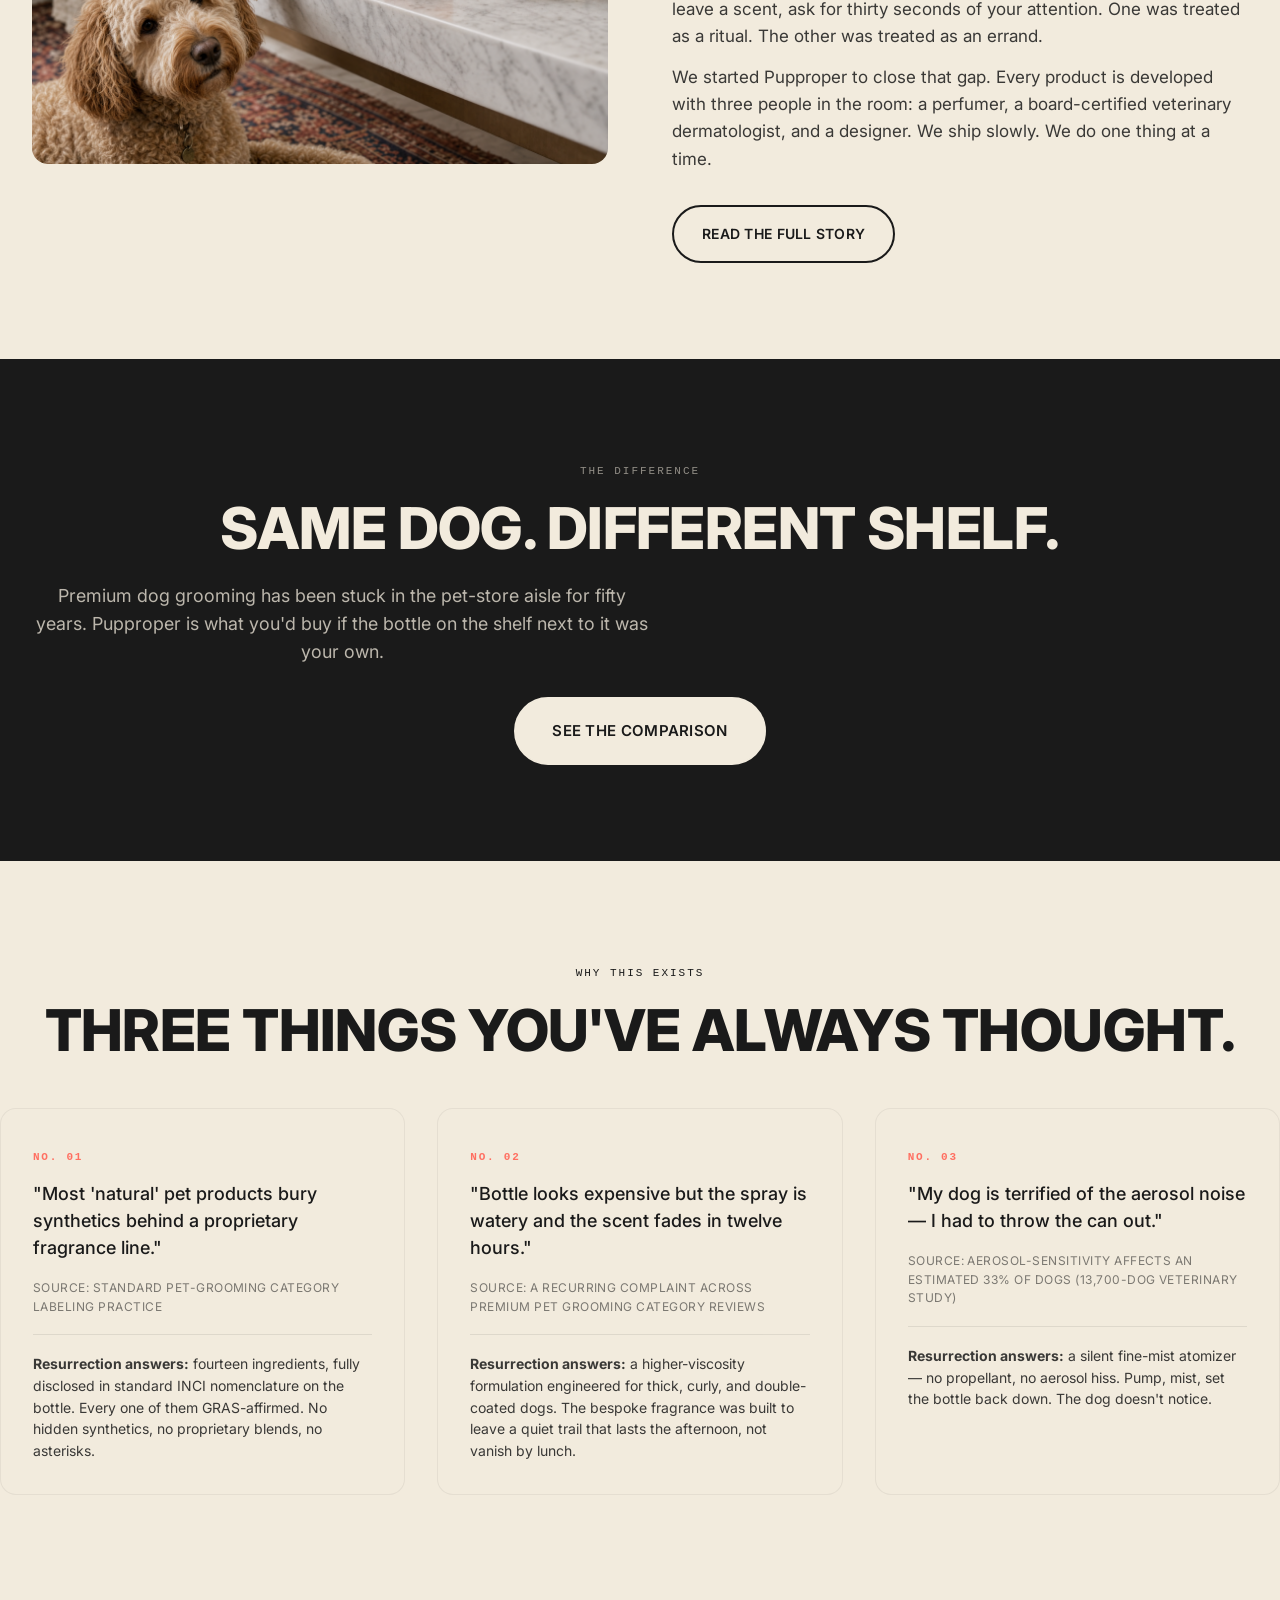
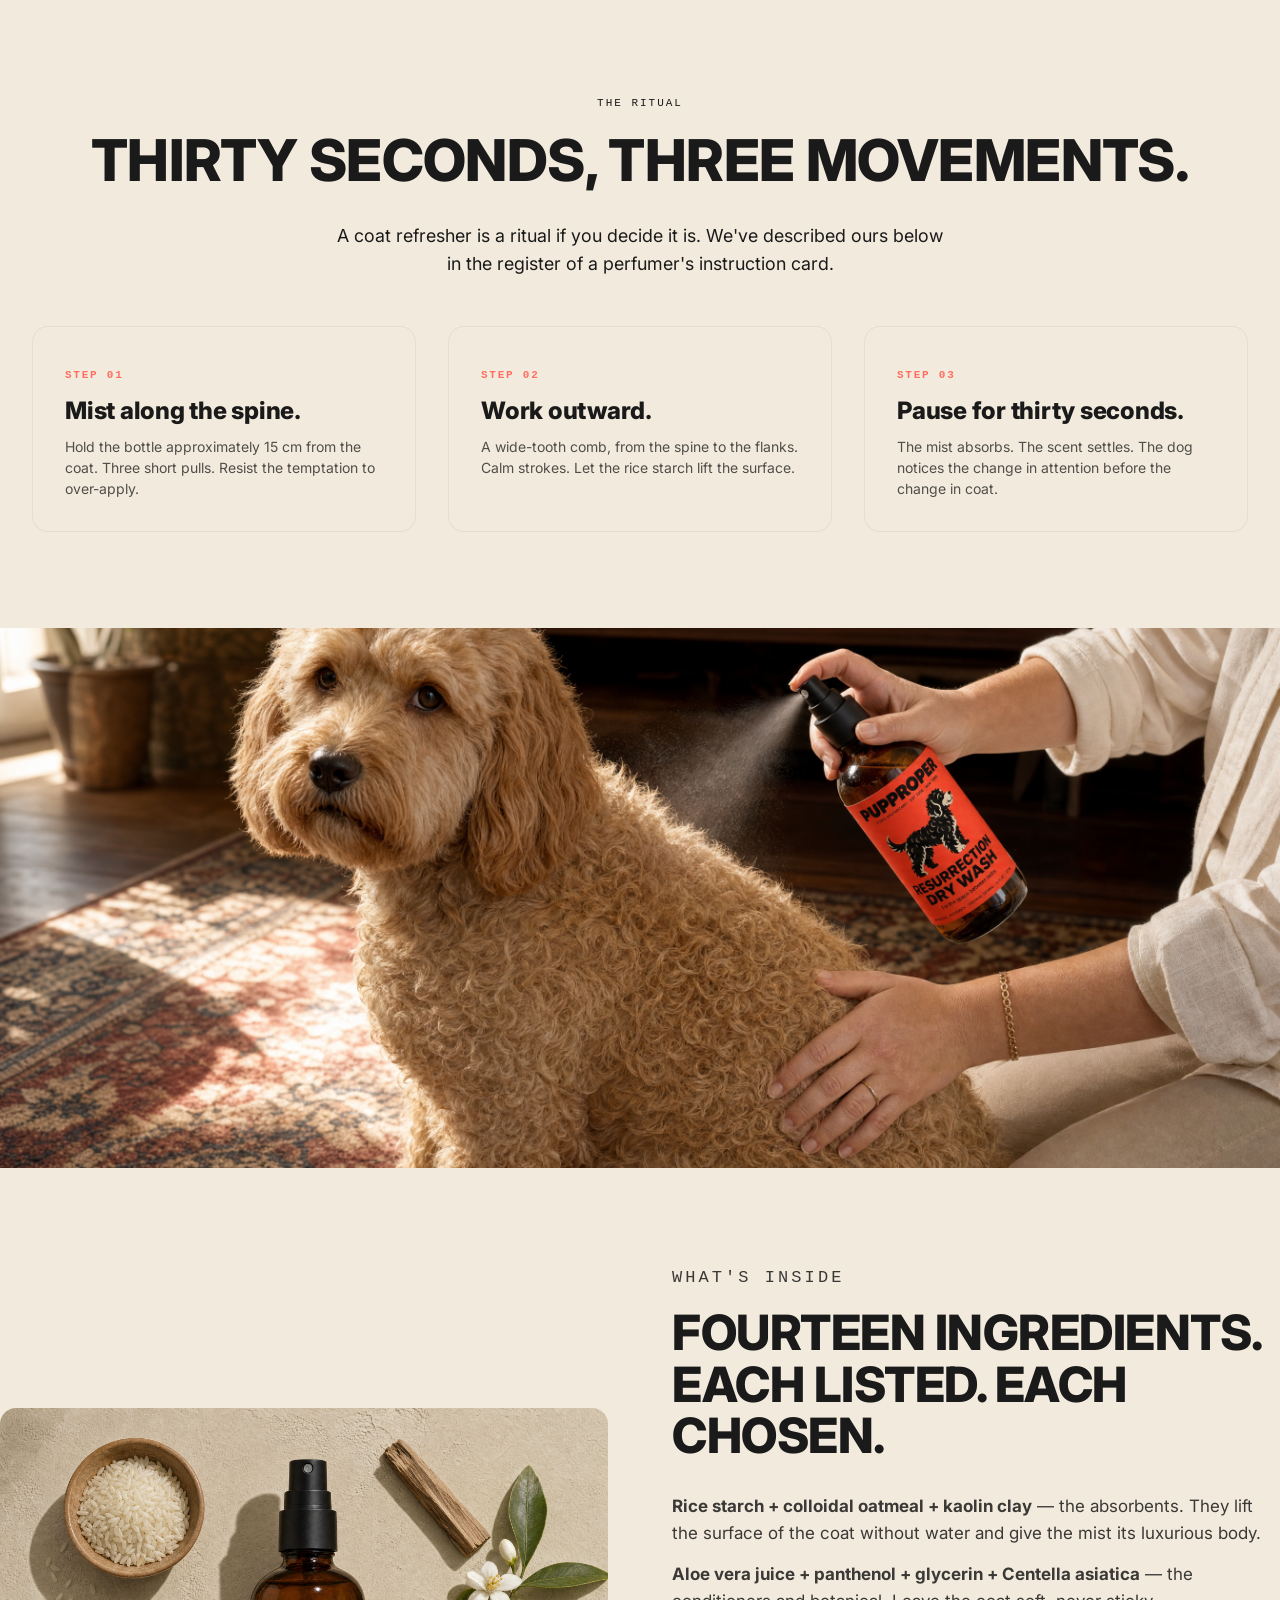
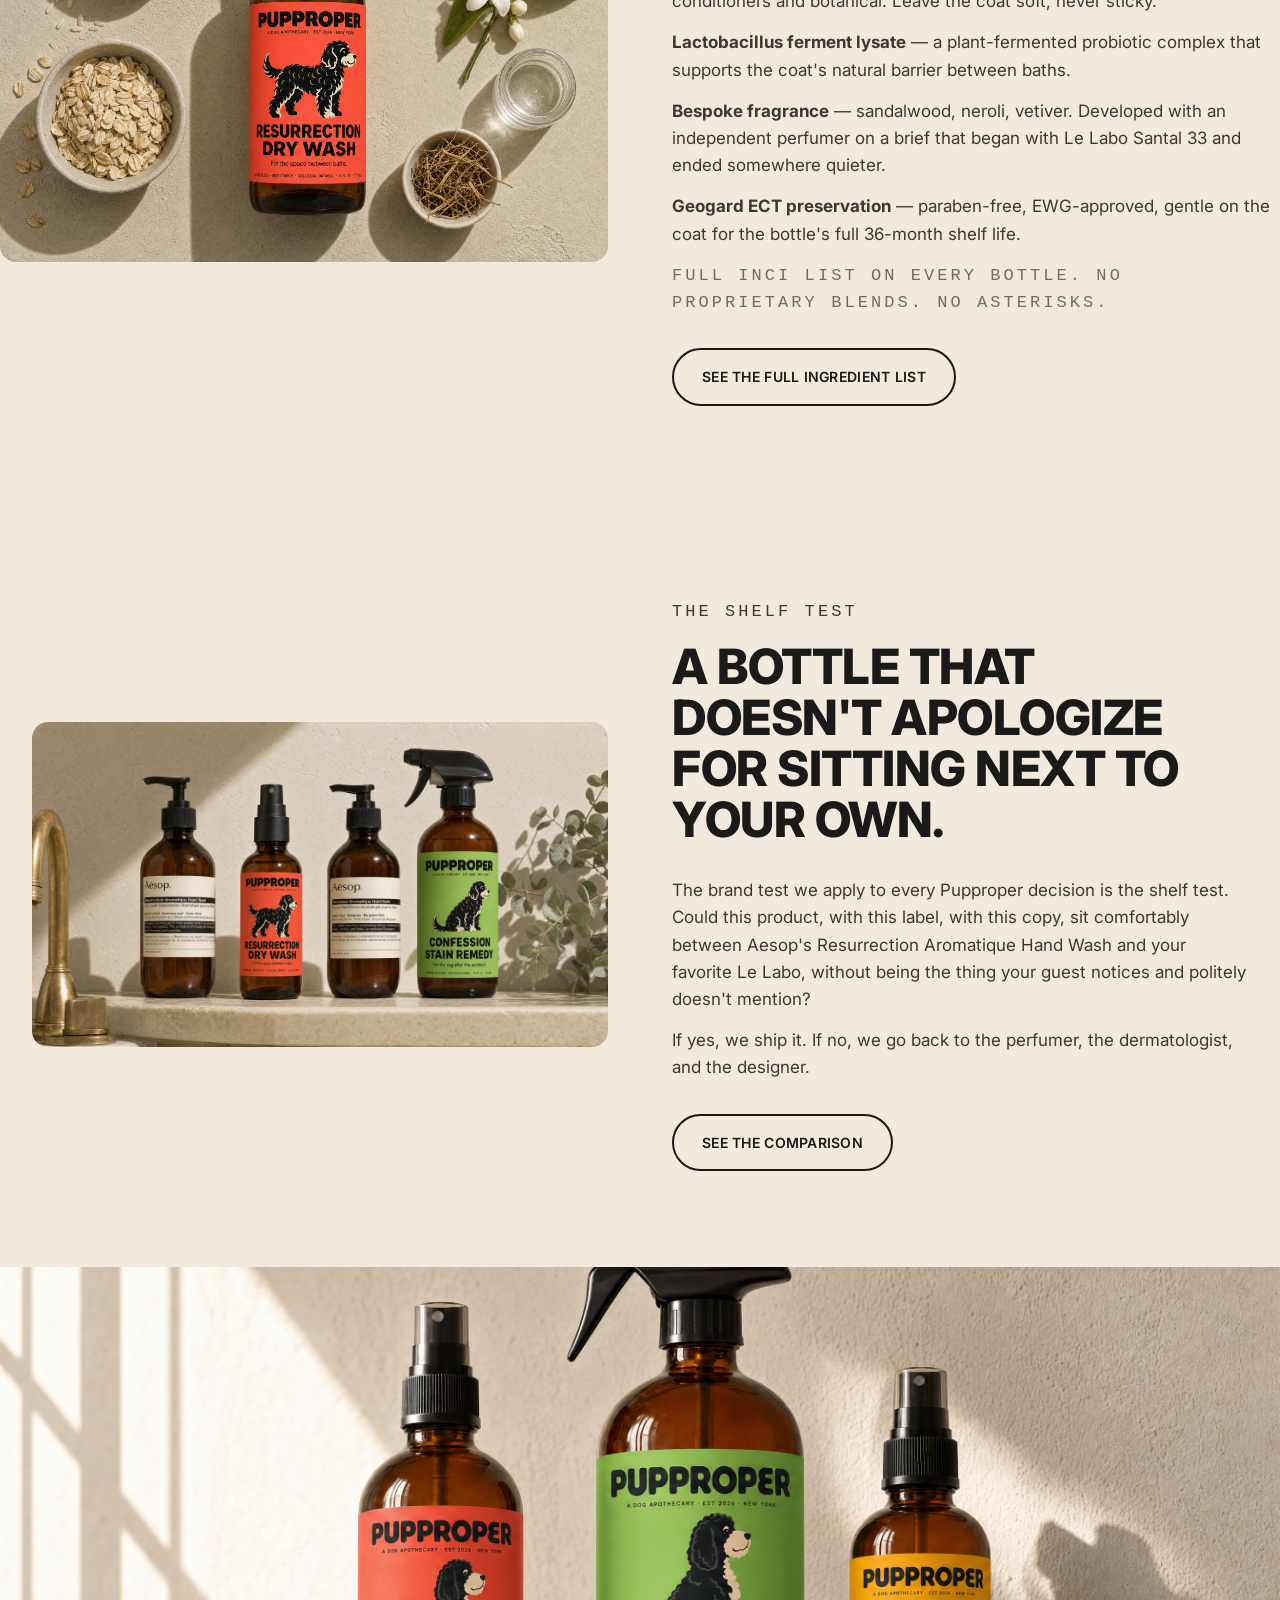
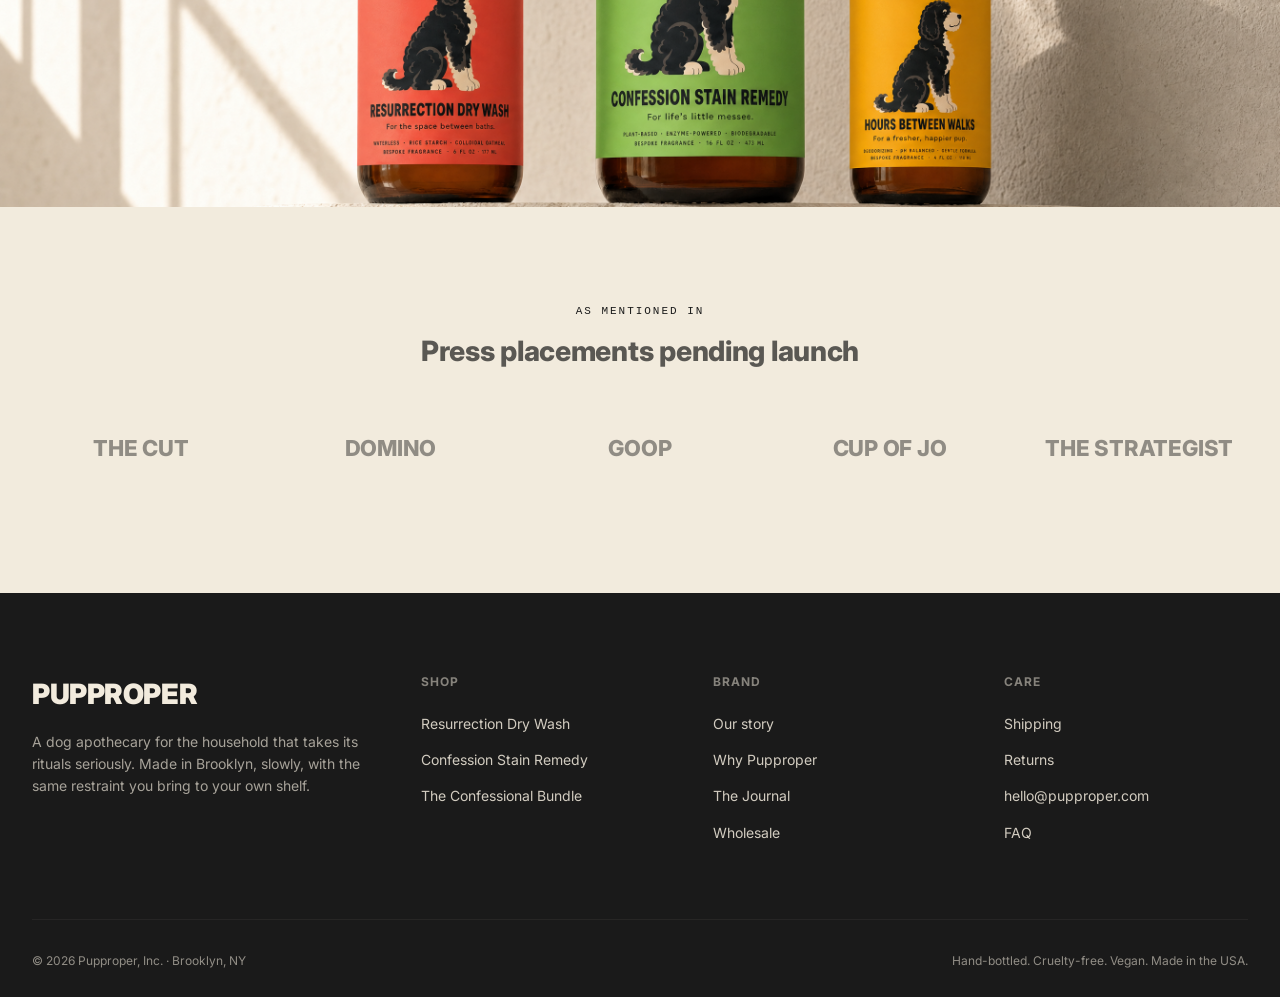
==== commit e6bb10b0: "Swap bundle image to v8-locked — matches locked product Labradoodle poses - Resurrection bottle now " ====
--- a/index.html
+++ b/index.html
@@ -162,7 +162,7 @@
     <!-- BUNDLE PROMO CARD -->
     <div class="bundle-promo mt-lg">
       <div class="bundle-promo__image">
-        <img src="../images/product/product-v7-bundle-confessional.png" alt="The Confessional bundle — Resurrection + Confession" />
+        <img src="../images/product/product-v8-bundle-locked-web.png" alt="The Confessional bundle — Resurrection + Confession" />
       </div>
       <div class="bundle-promo__copy">
         <p class="bundle-promo__eyebrow">The Pairing</p>
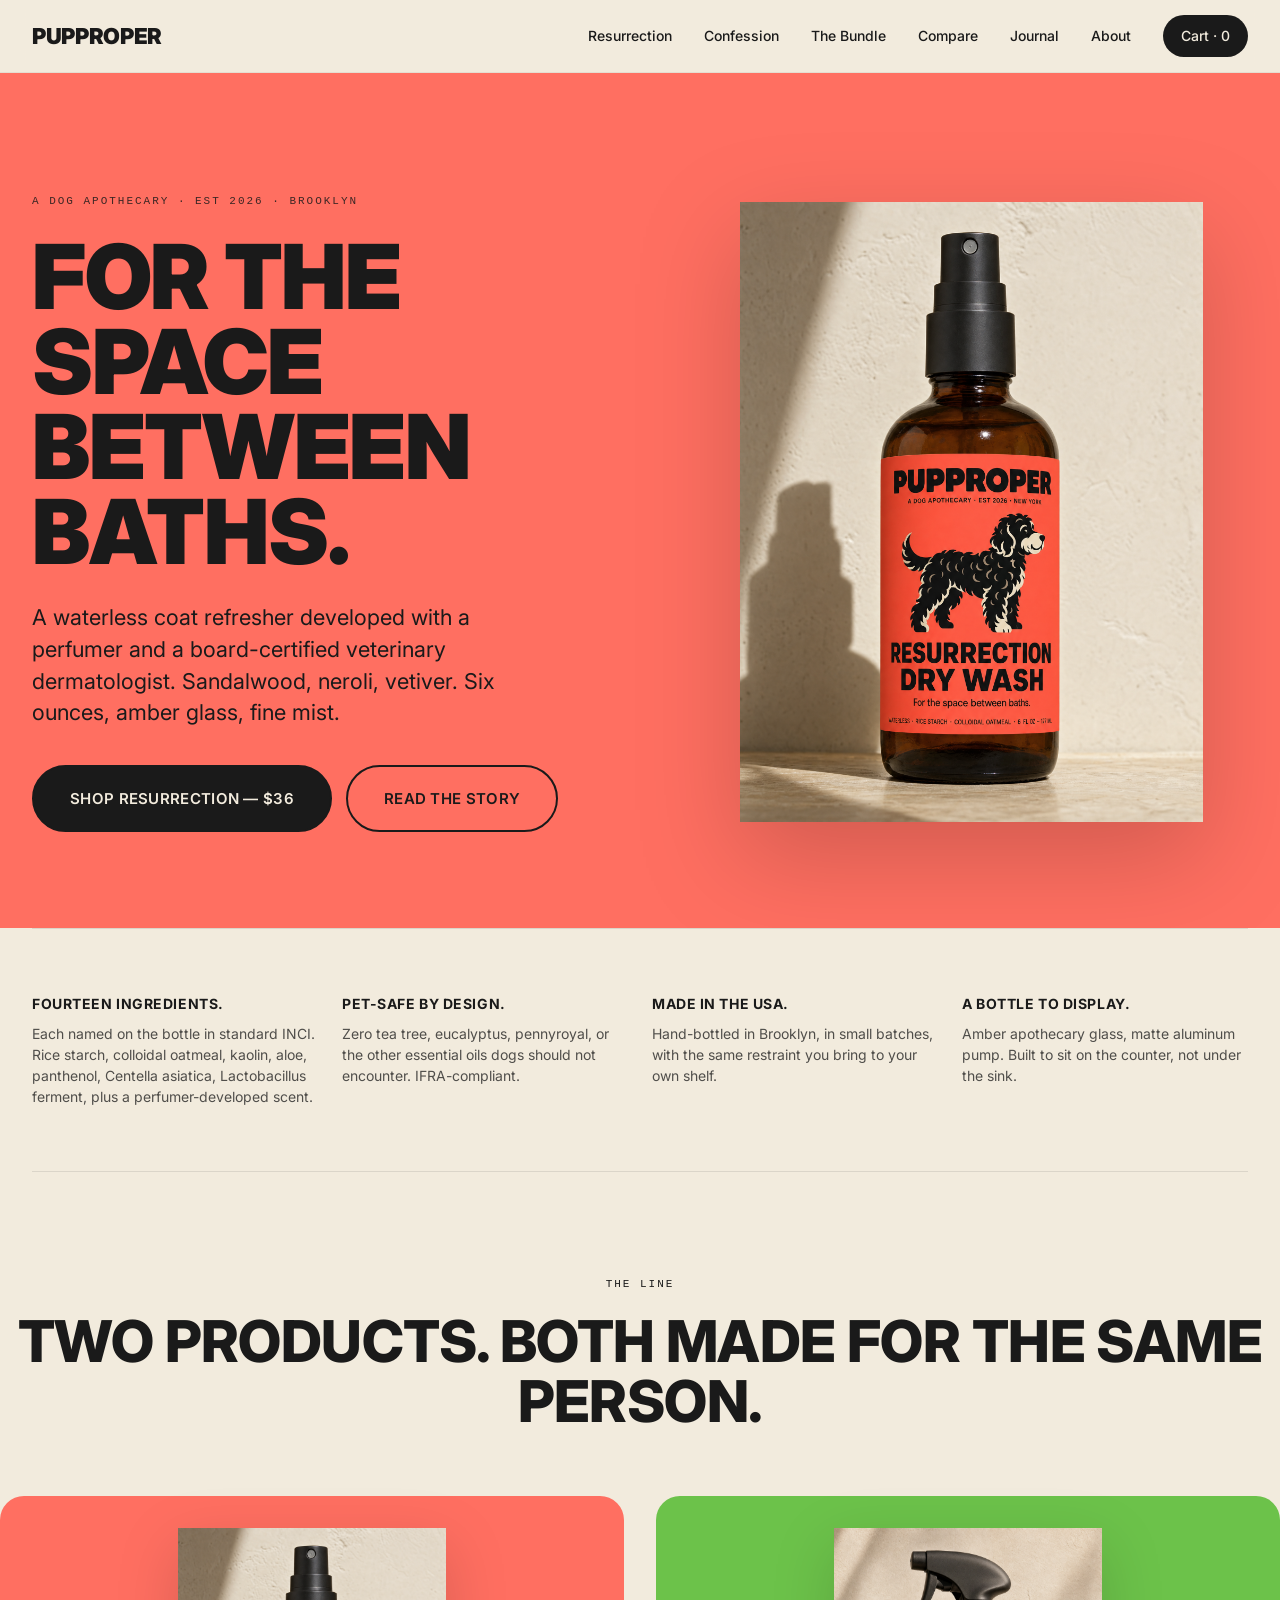
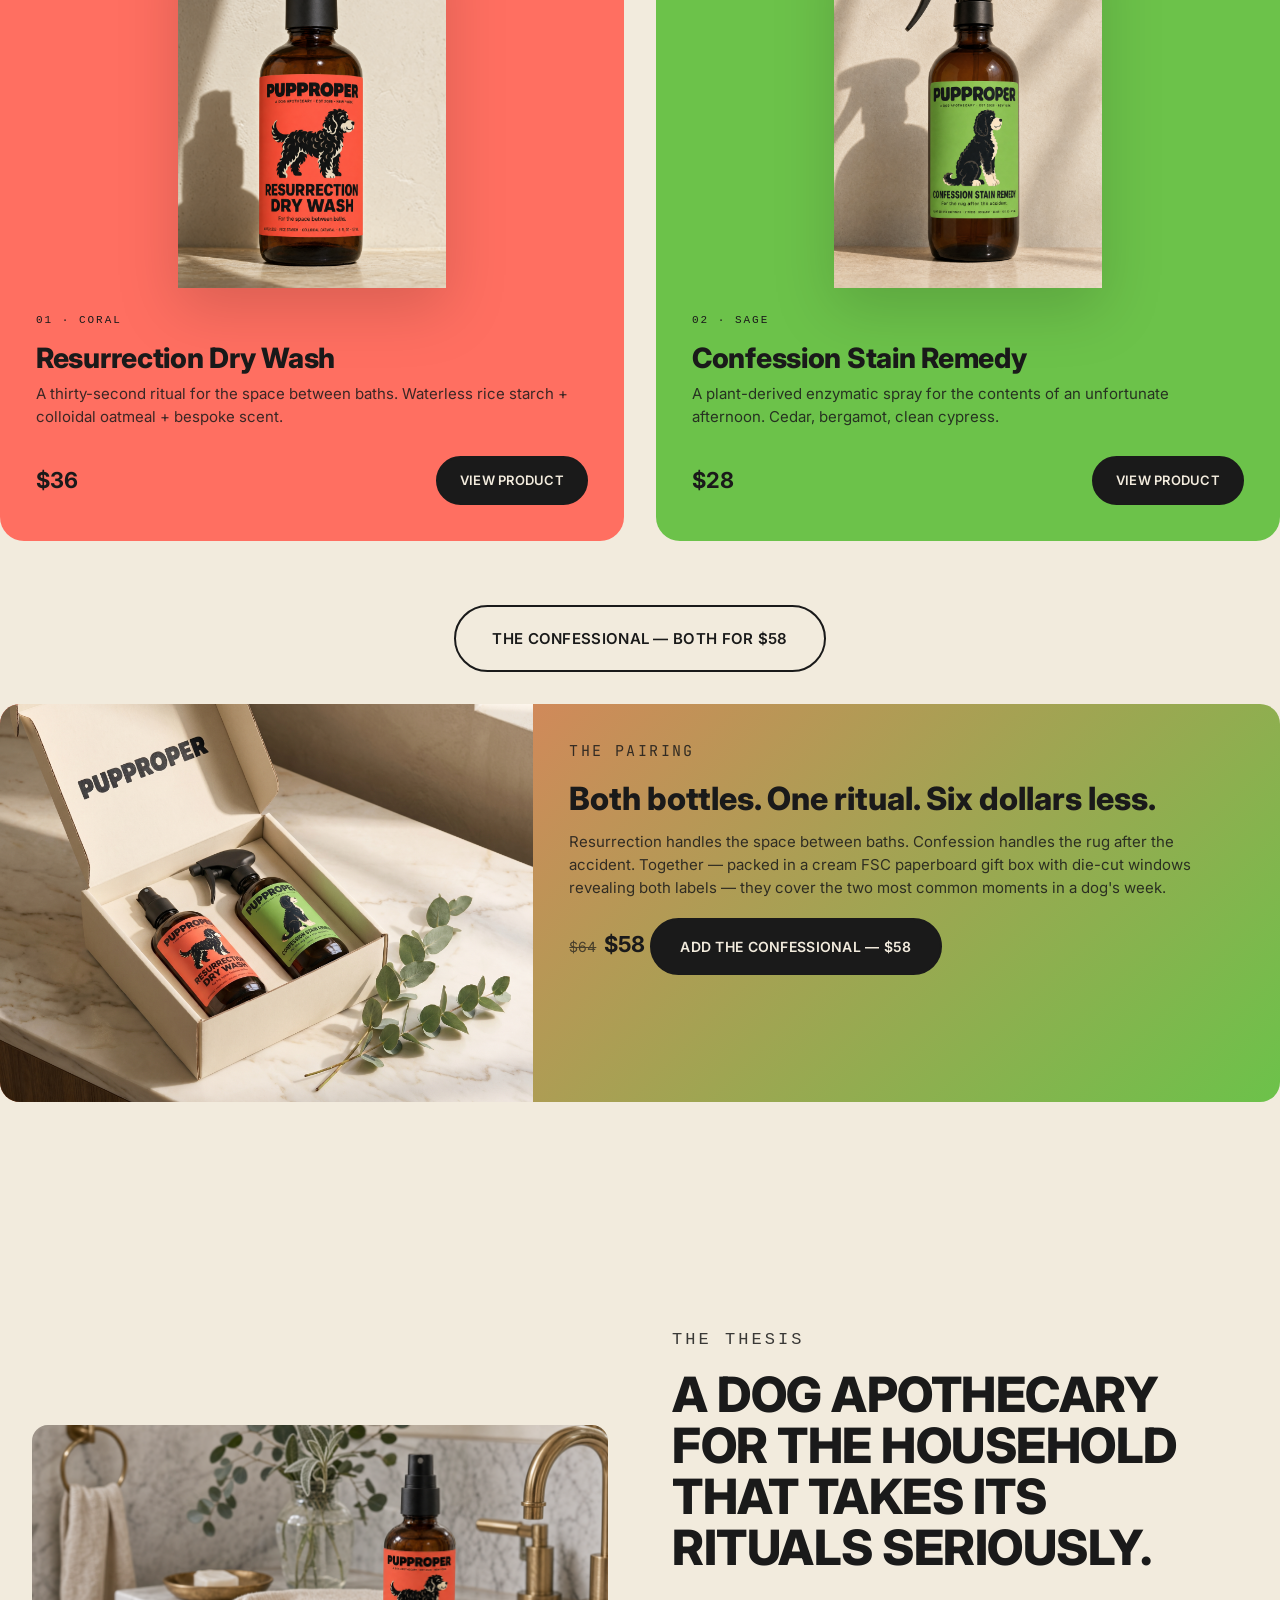
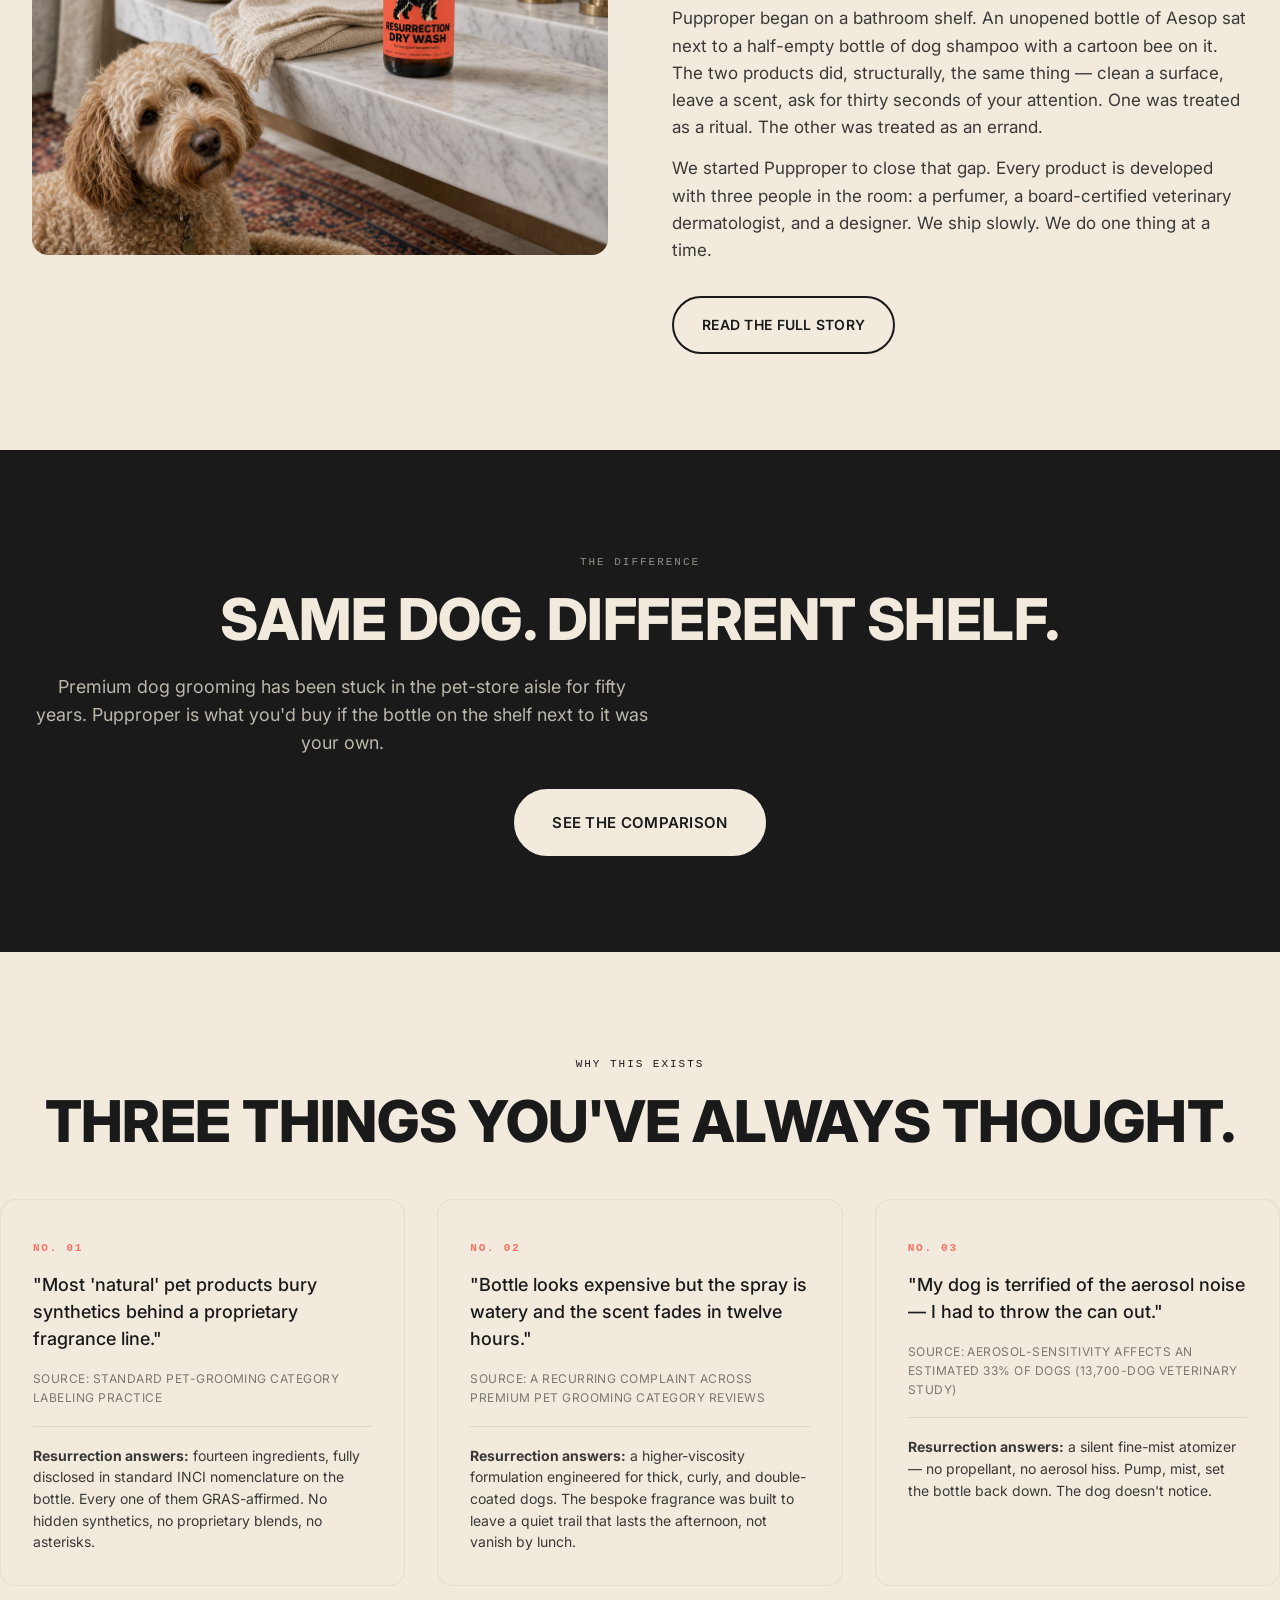
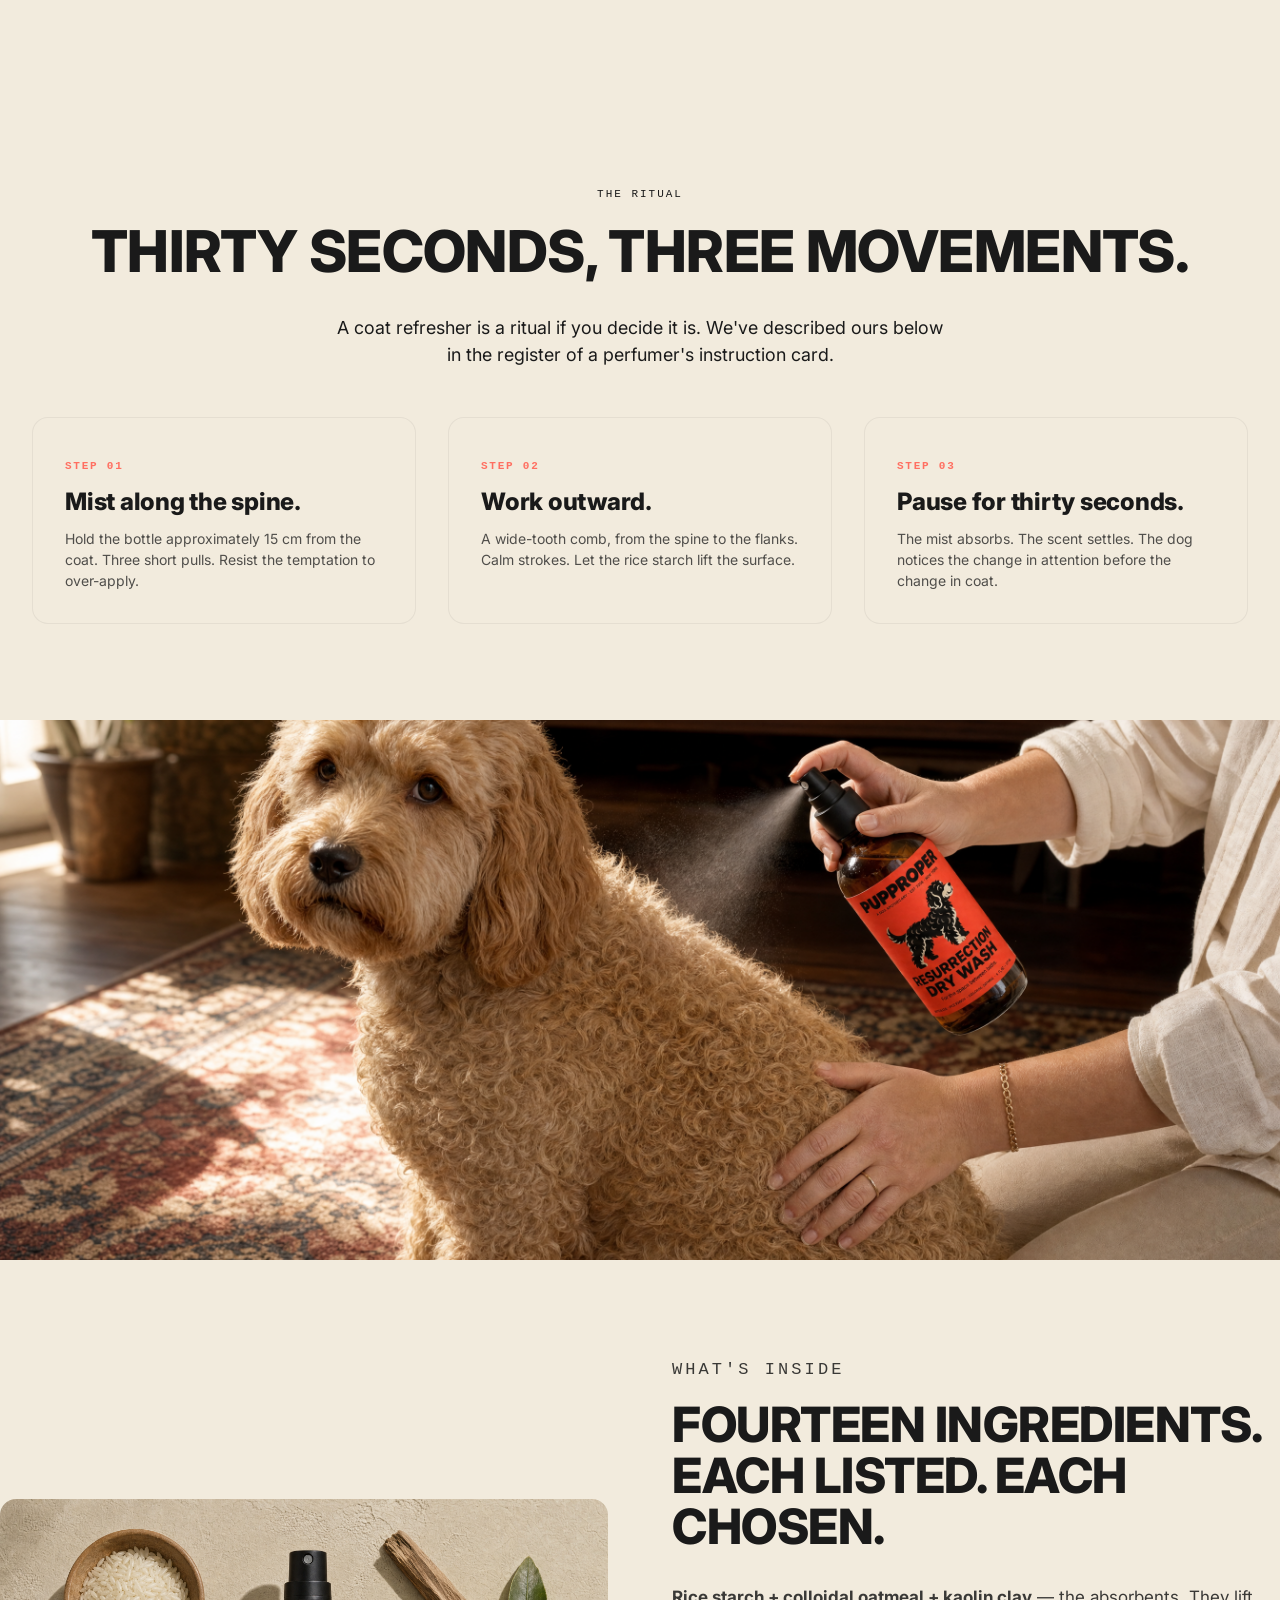
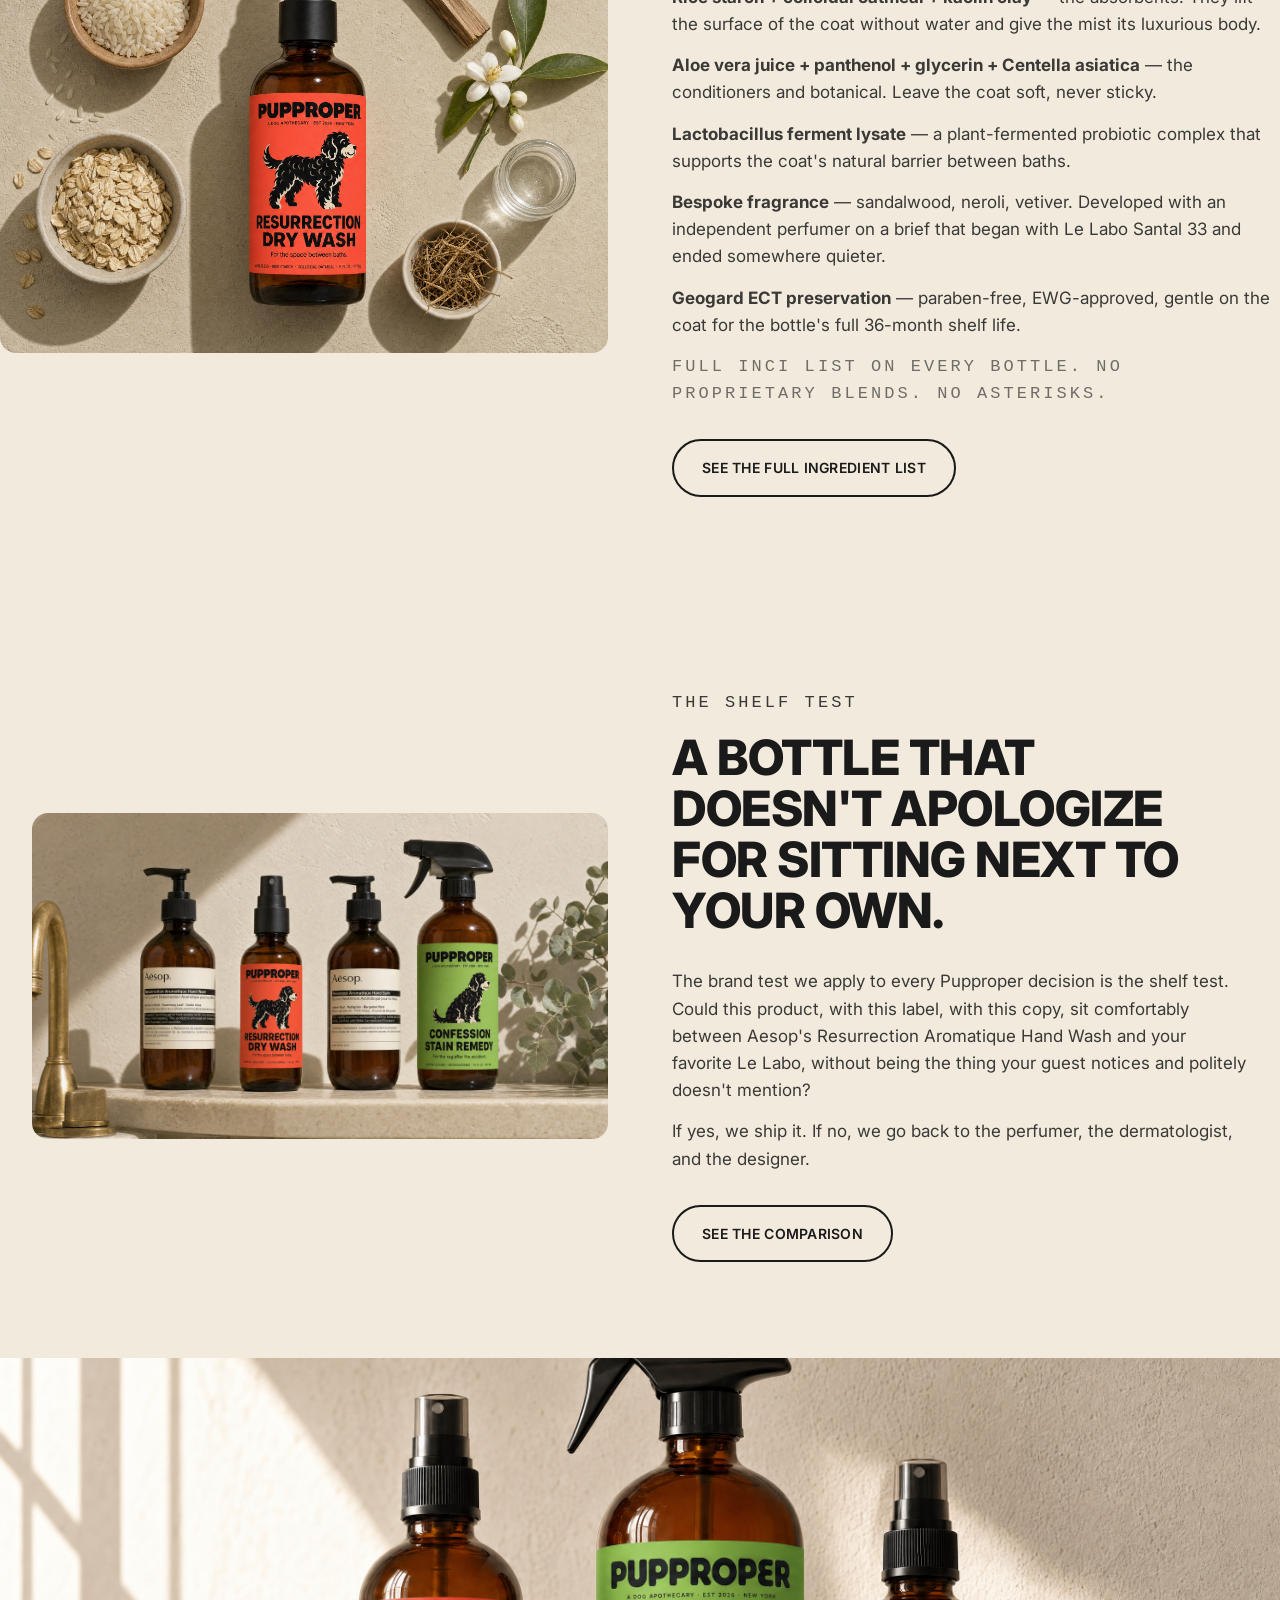
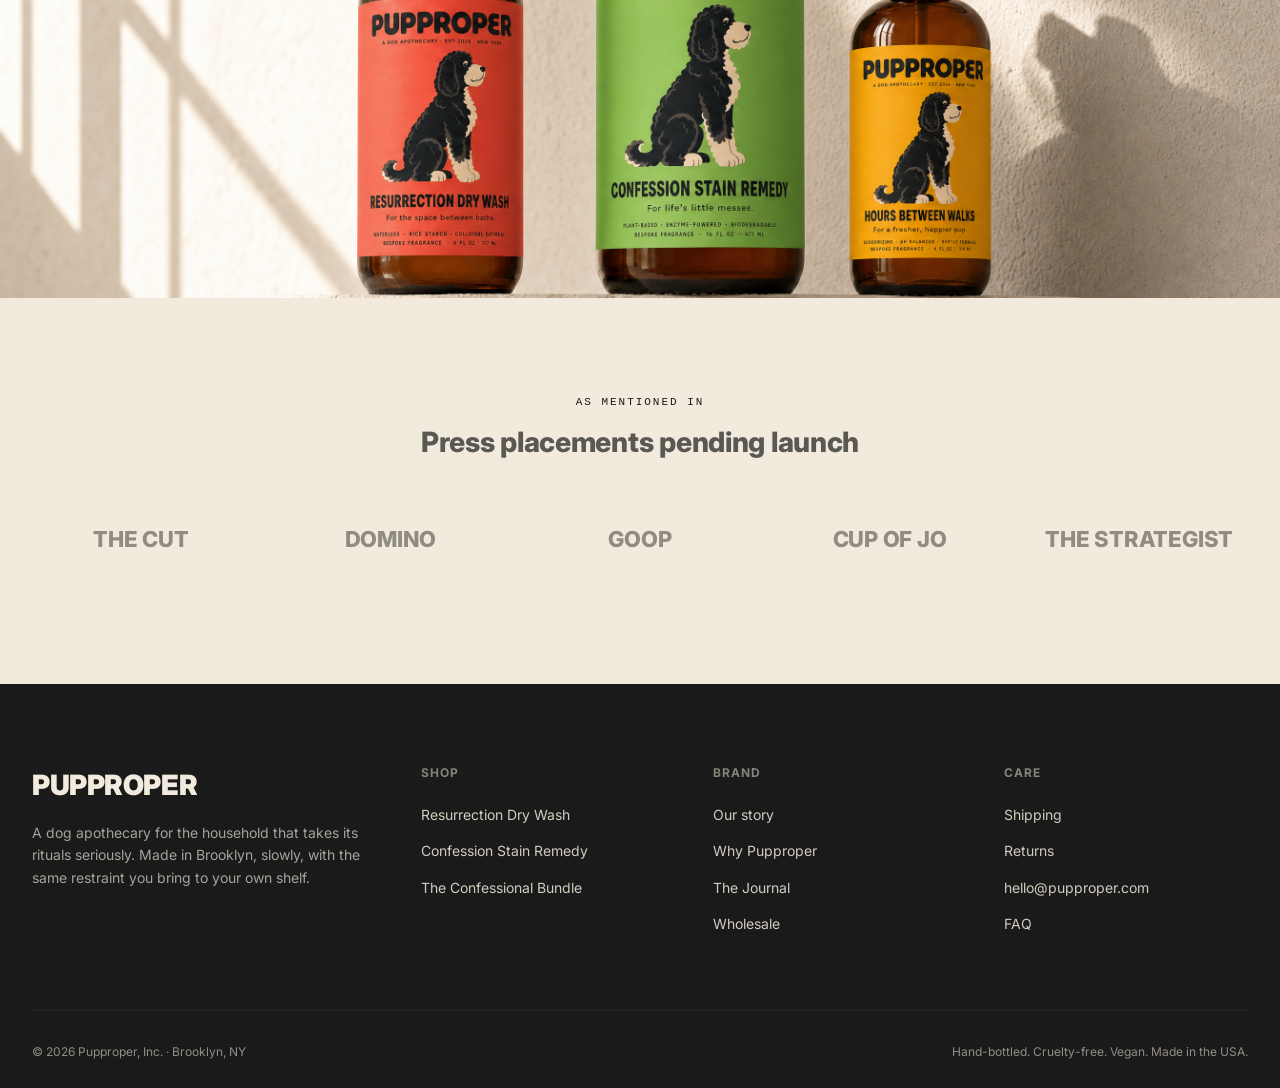
==== commit 605e3a05: "Image variation pass — bundle marble hero + lifestyle scenes + the-confessional PDP upgrade NEW IMAG" ====
--- a/index.html
+++ b/index.html
@@ -162,7 +162,7 @@
     <!-- BUNDLE PROMO CARD -->
     <div class="bundle-promo mt-lg">
       <div class="bundle-promo__image">
-        <img src="../images/product/product-v8-bundle-locked-web.png" alt="The Confessional bundle — Resurrection + Confession" />
+        <img src="../images/product/product-v8-bundle-marble-web.png" alt="The Confessional bundle — Resurrection + Confession" />
       </div>
       <div class="bundle-promo__copy">
         <p class="bundle-promo__eyebrow">The Pairing</p>
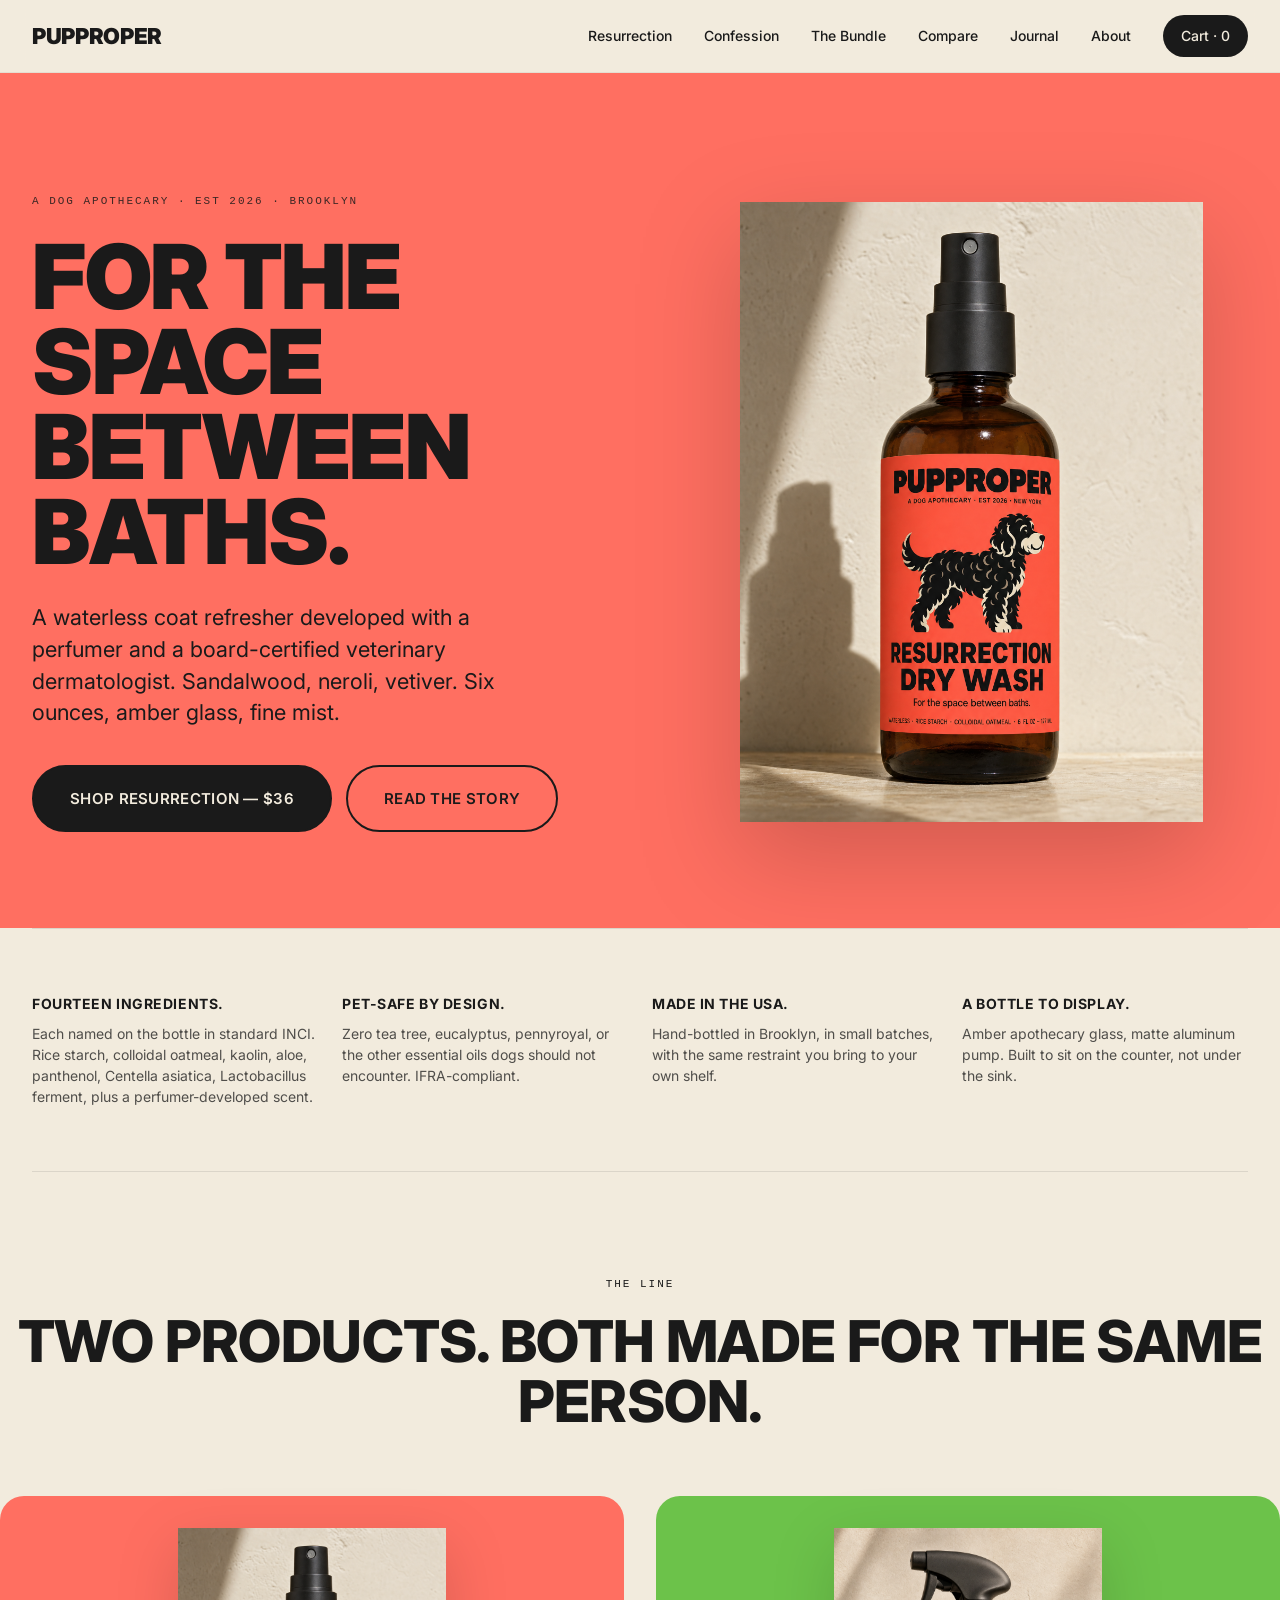
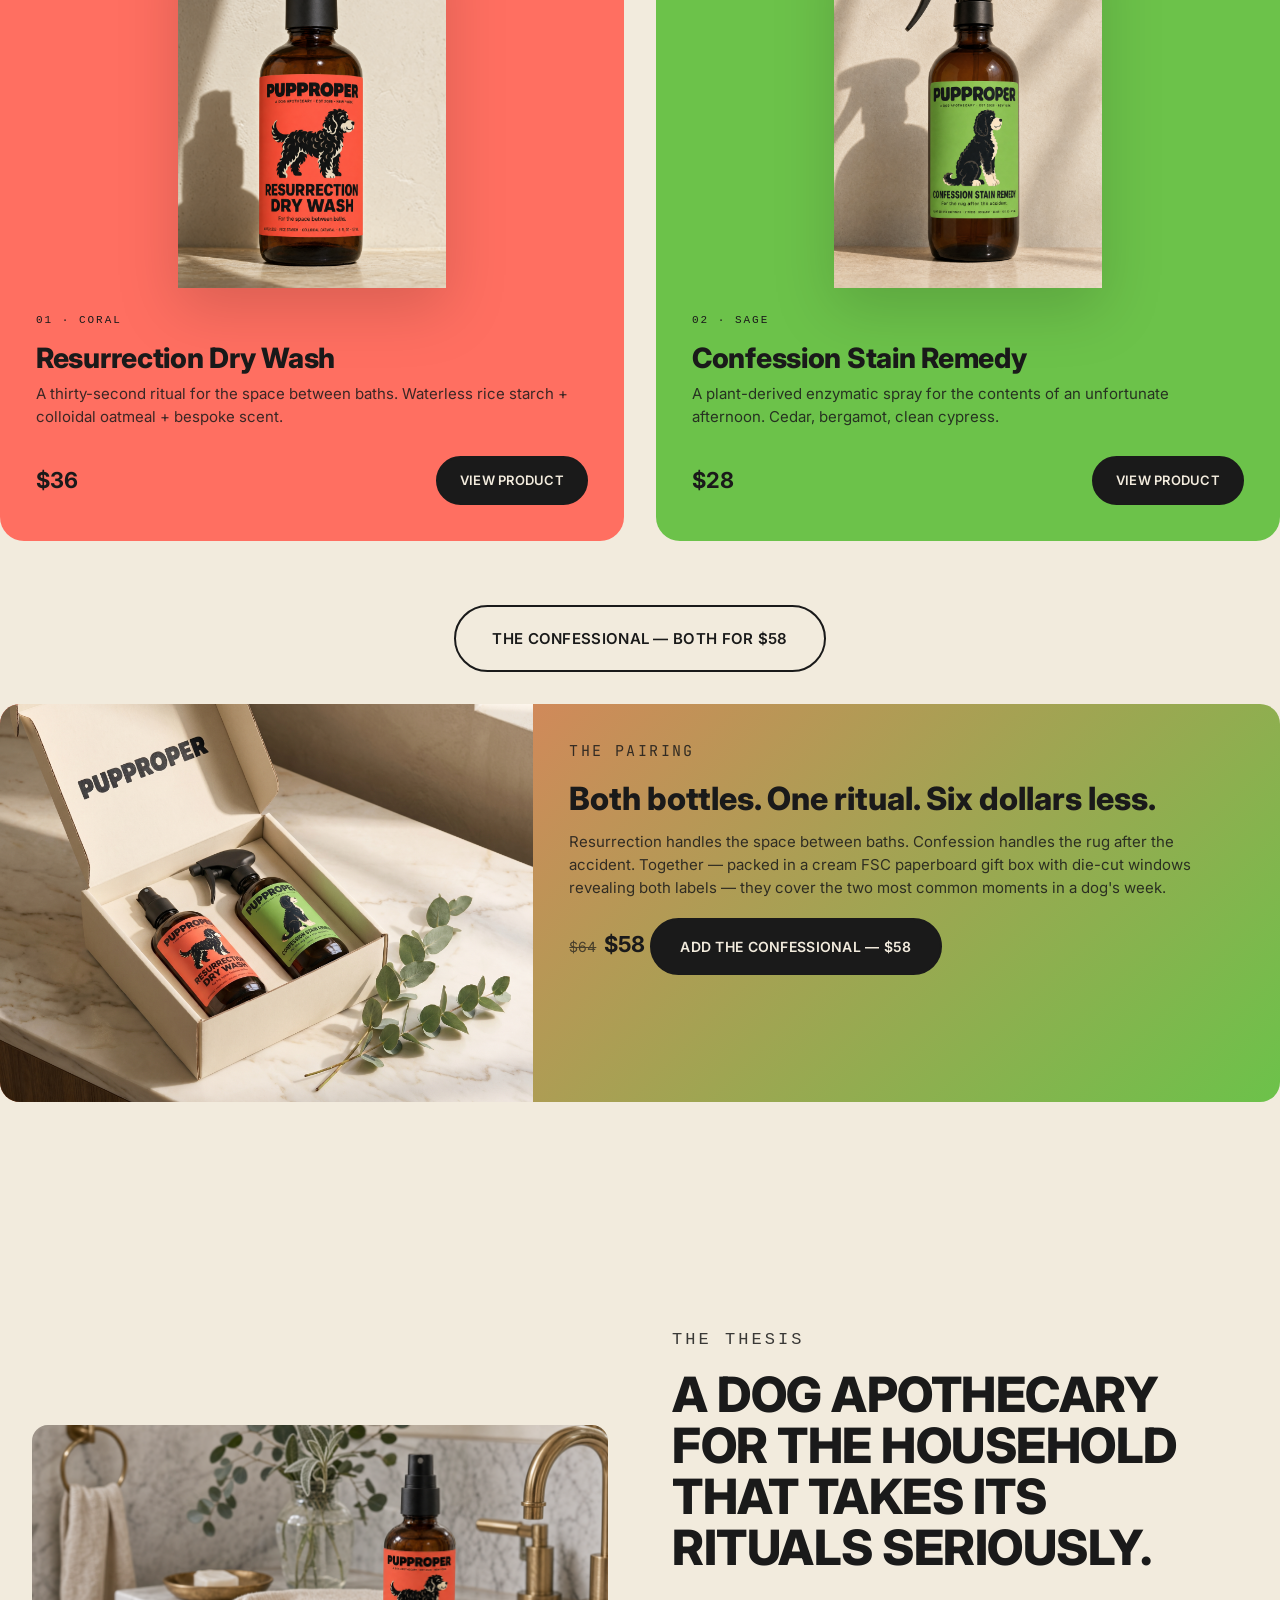
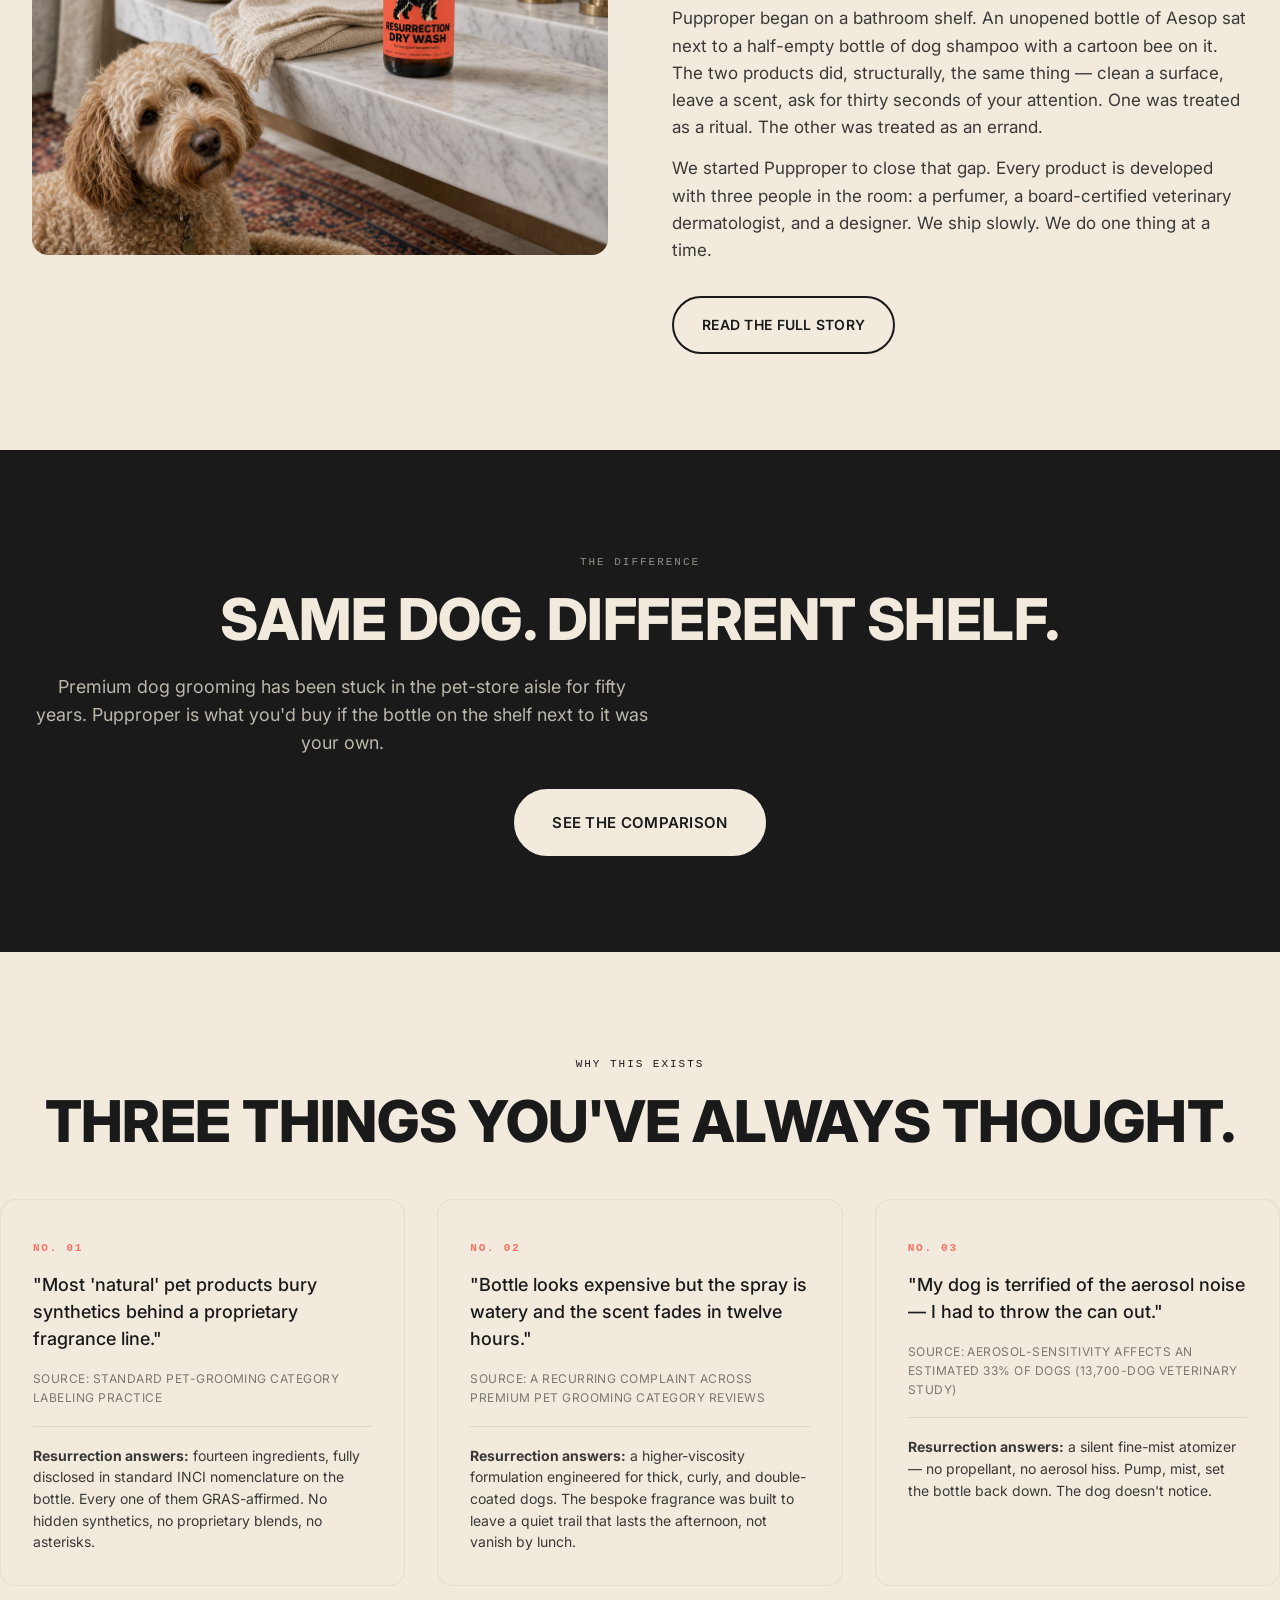
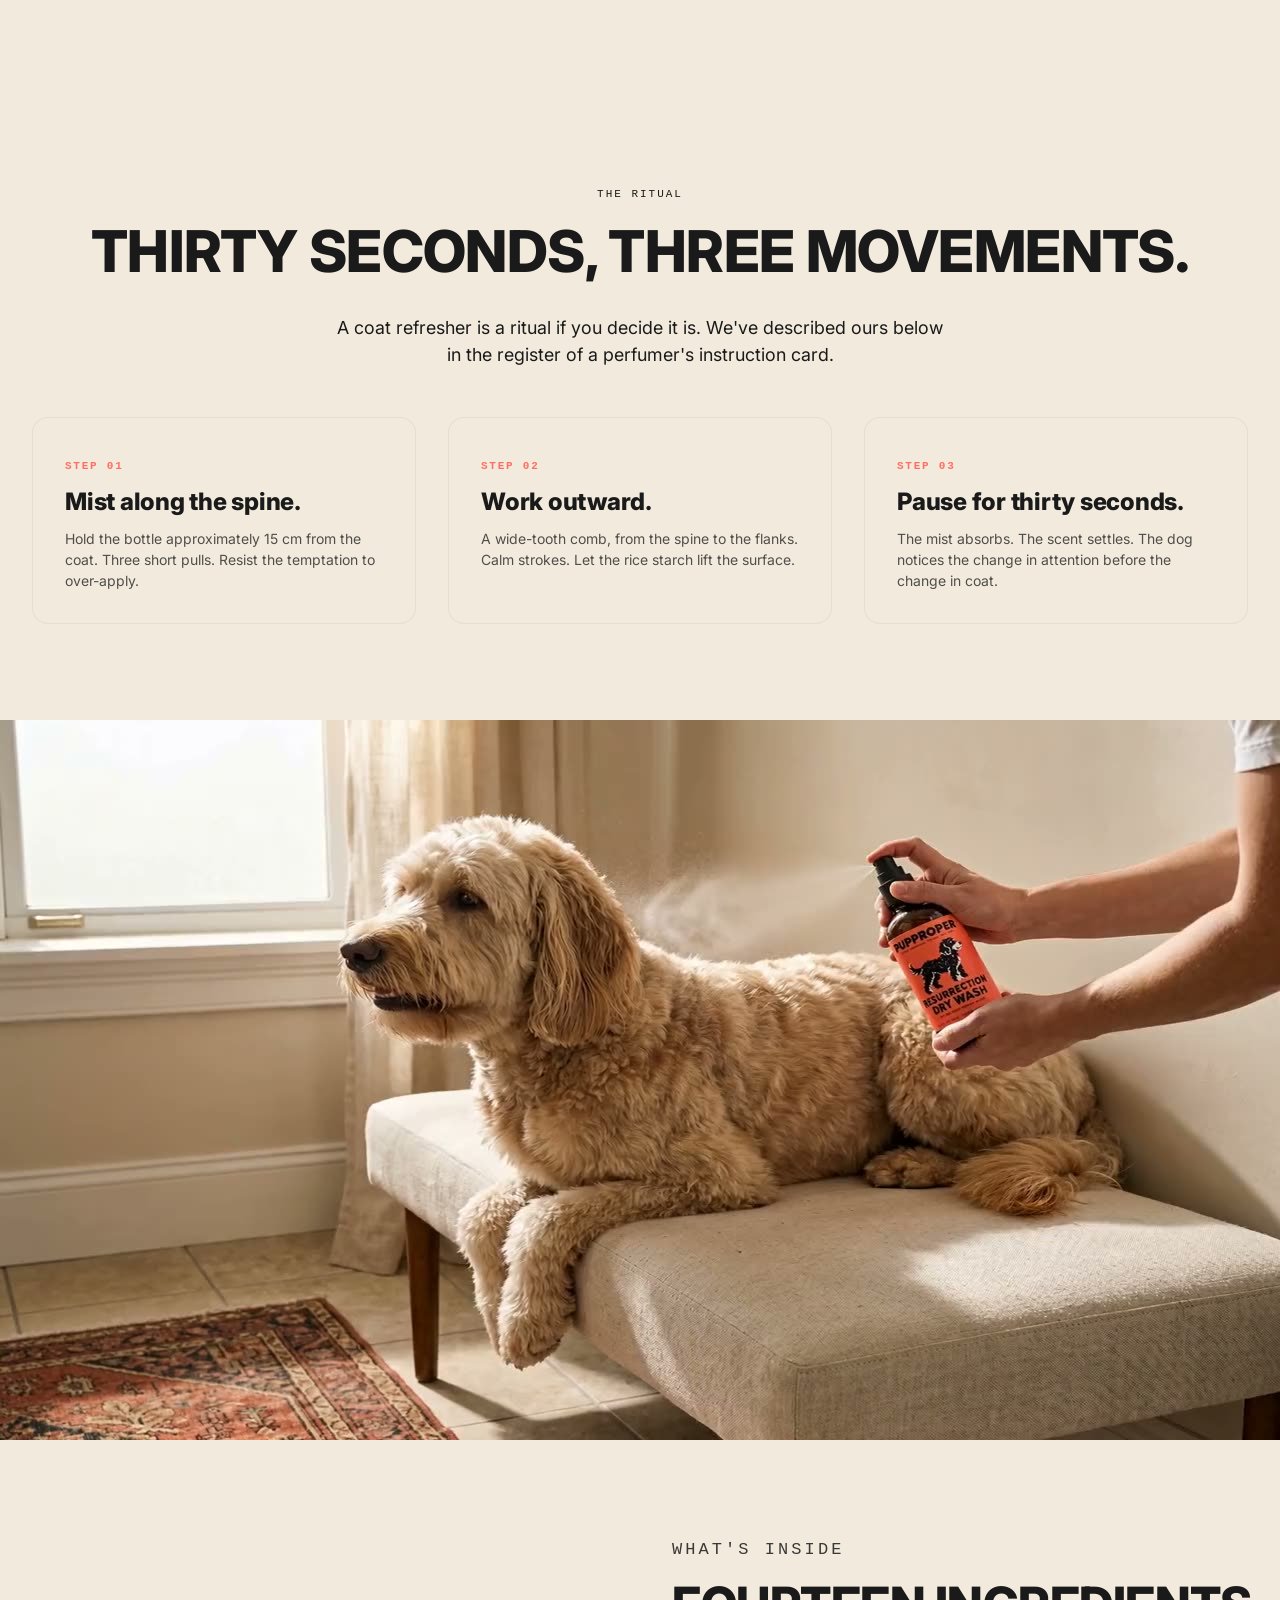
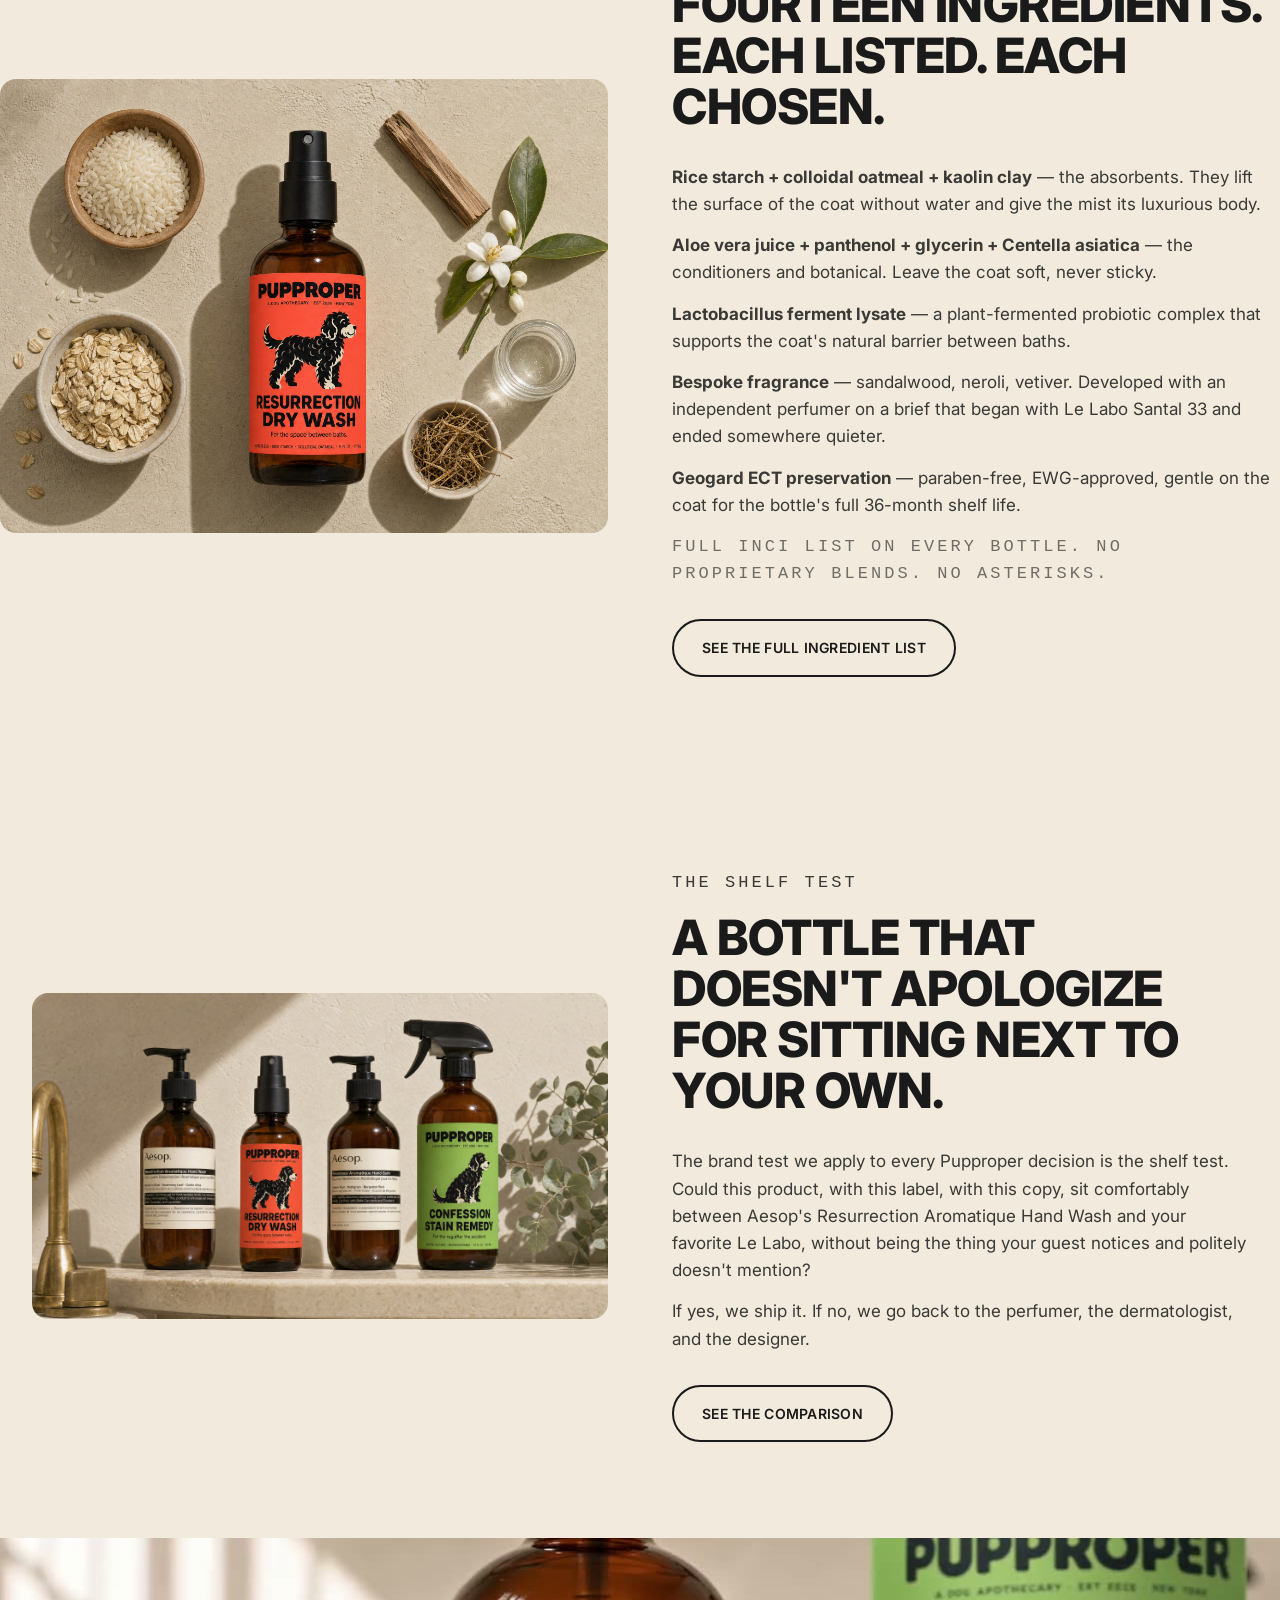
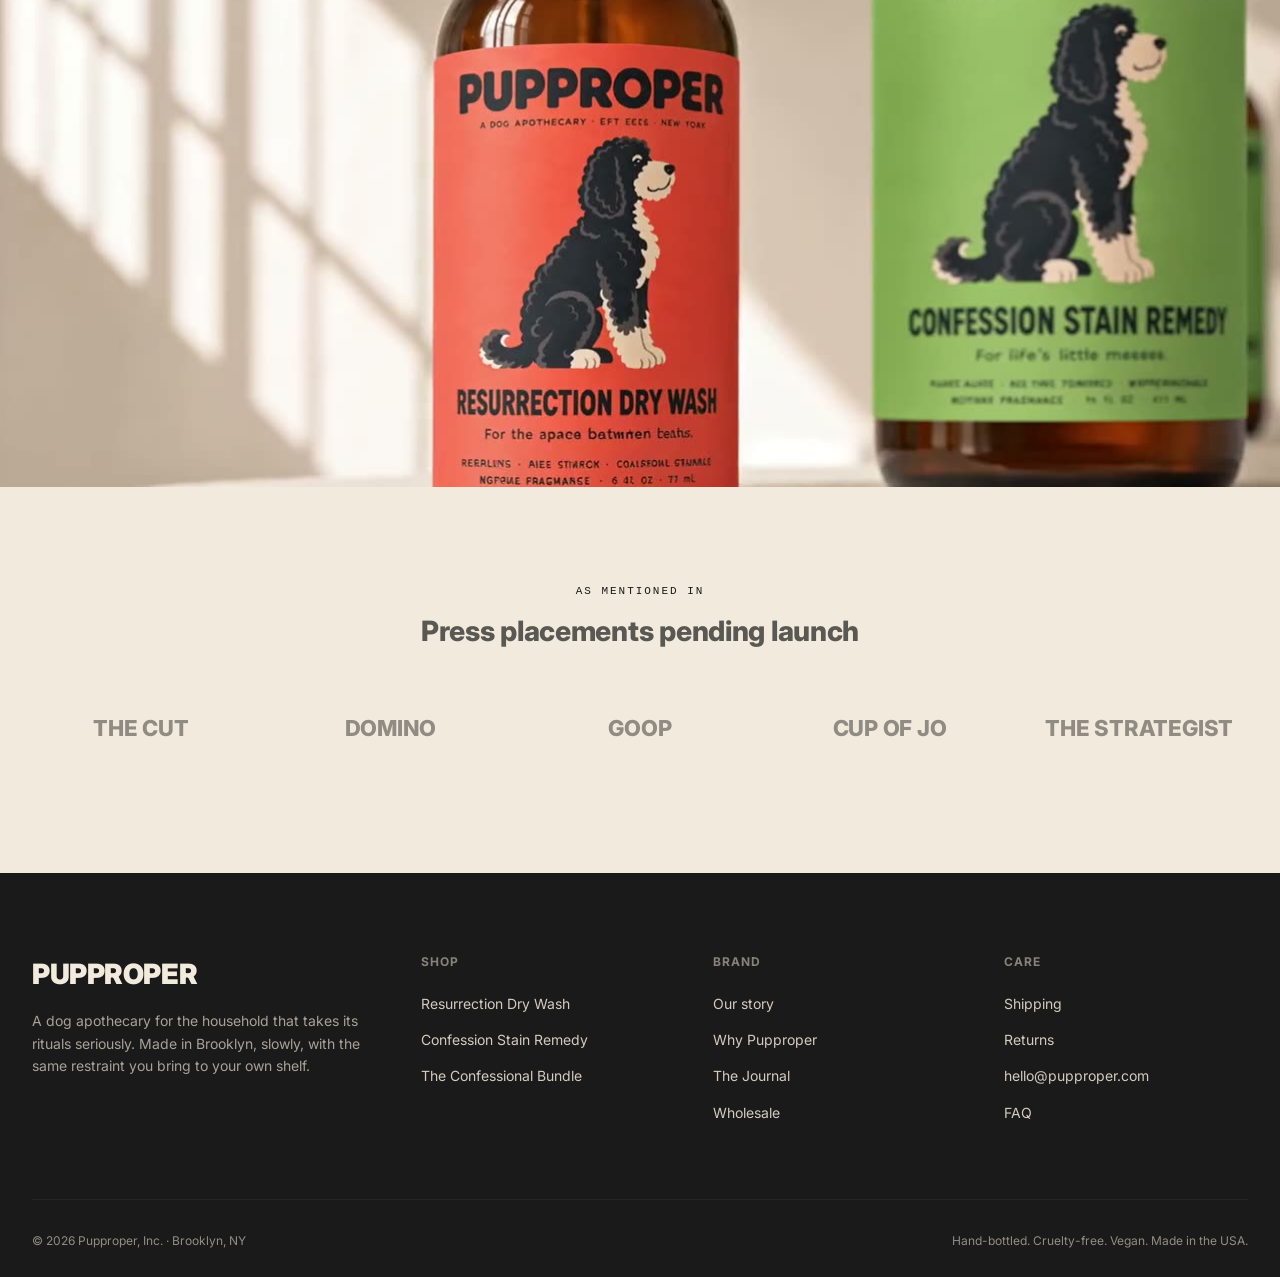
==== commit ee59497f: "Motion pass v4 — 7 cinematic videos + Meta Pixel LIVE + asset library locked META PIXEL LIVE: - Wire" ====
--- a/index.html
+++ b/index.html
@@ -30,6 +30,7 @@
   <link rel="preconnect" href="https://fonts.gstatic.com" crossorigin />
   <link href="https://fonts.googleapis.com/css2?family=Inter:wght@400;500;600;700;800;900&family=Outfit:wght@400;500;600;700;800;900&family=JetBrains+Mono:wght@500;600&display=swap" rel="stylesheet" />
   <link rel="stylesheet" href="assets/css/main.css" />
+  <link rel="stylesheet" href="assets/css/mobile-pass.css" />
 
   <!-- JSON-LD: Organization + Website -->
   <script type="application/ld+json">
@@ -69,6 +70,7 @@
   <header class="site-header">
     <div class="container site-header__inner">
       <a href="index.html" class="site-header__logo">PUPPROPER</a>
+        <button class="nav-toggle" aria-label="Open menu" aria-expanded="false" aria-controls="nav-drawer"><span class="nav-toggle__bar"></span><span class="nav-toggle__bar"></span><span class="nav-toggle__bar"></span></button>
       <nav class="site-nav">
         <a href="pages/resurrection.html">Resurrection</a>
         <a href="pages/confession.html">Confession</a>
@@ -263,9 +265,20 @@
     </div>
   </section>
 
-  <!-- =========================== FULL BLEED — RITUAL MOMENT =========================== -->
-  <section class="bleed-image">
-    <img src="../images/creative/creative-v4-ritual-application.png" alt="A Labradoodle being misted with Resurrection — ritual moment on a vintage Persian rug" />
+  <!-- =========================== FULL BLEED — RITUAL MOMENT (video) =========================== -->
+  <section class="bleed-image bleed-image--video">
+    <video
+      class="bleed-video"
+      autoplay
+      muted
+      loop
+      playsinline
+      preload="metadata"
+      poster="images/_approved/video/_web/web-v8-clip-2-resurrection-ritual-labradoodle-16x9-5s-poster.jpg"
+      aria-label="A Labradoodle being misted with Resurrection on a cream linen bench">
+      <source src="images/_approved/video/_web/web-v8-clip-2-resurrection-ritual-labradoodle-16x9-5s.mp4" type="video/mp4">
+      <img src="images/creative/creative-v8-resurrection-in-use-web.png" alt="Resurrection mid-mist on Labradoodle" />
+    </video>
   </section>
 
   <!-- =========================== WHAT'S INSIDE =========================== -->
@@ -306,9 +319,20 @@
     </div>
   </section>
 
-  <!-- =========================== FULL-BLEED LIFESTYLE =========================== -->
-  <section class="bleed-image">
-    <img src="../images/product/product-v4-3sku-family-hero.png" alt="The full Pupproper line — Resurrection coral, Confession sage, Hours Between Walks mustard — on a plaster shelf" />
+  <!-- =========================== FULL-BLEED LIFESTYLE (video — family pan) =========================== -->
+  <section class="bleed-image bleed-image--video">
+    <video
+      class="bleed-video bleed-video--wide"
+      autoplay
+      muted
+      loop
+      playsinline
+      preload="metadata"
+      poster="images/_approved/video/_web/web-v8-clip-6-family-pan-21x9-6s-poster.jpg"
+      aria-label="Pan across the Pupproper line — Resurrection coral, Confession sage, Hours Between Walks mustard">
+      <source src="images/_approved/video/_web/web-v8-clip-6-family-pan-21x9-6s.mp4" type="video/mp4">
+      <img src="images/product/product-v4-3sku-family-hero.png" alt="The Pupproper line on a plaster shelf" />
+    </video>
   </section>
 
   <!-- =========================== PRESS STRIP =========================== -->
--- a/assets/css/mobile-pass.css
+++ b/assets/css/mobile-pass.css
@@ -0,0 +1,330 @@
+/* PUPPROPER — Mobile UX pass (v4 patch)
+ * ─────────────────────────────────────────────────────────────────
+ * Fixes the 3 mobile blockers identified in brand/10-design-direction-v4.md:
+ *   1. Hamburger drawer (replaces hidden-nav at ≤768px)
+ *   2. Bottom tab bar (mobile only, ≤720px)
+ *   3. Sticky add-to-bag on PDPs (mobile only)
+ *   4. 44px touch target enforcement
+ * Loads after main.css; overrides without re-architecting.
+ * ─────────────────────────────────────────────────────────────────
+ */
+
+/* ════════════════════ HAMBURGER + DRAWER ════════════════════ */
+
+.nav-toggle {
+  display: none;
+  background: transparent;
+  border: 0;
+  width: 44px;
+  height: 44px;
+  cursor: pointer;
+  align-items: center;
+  justify-content: center;
+  position: relative;
+  margin: 0 -10px 0 0;
+}
+.nav-toggle__bar {
+  position: absolute;
+  left: 12px;
+  width: 22px;
+  height: 2px;
+  background: var(--ink);
+  transition: transform .25s ease, top .25s ease, opacity .2s ease;
+  border-radius: 2px;
+}
+.nav-toggle__bar:nth-child(1) { top: 16px; }
+.nav-toggle__bar:nth-child(2) { top: 21px; }
+.nav-toggle__bar:nth-child(3) { top: 26px; }
+
+body.nav-open .nav-toggle__bar:nth-child(1) { top: 21px; transform: rotate(45deg); }
+body.nav-open .nav-toggle__bar:nth-child(2) { opacity: 0; }
+body.nav-open .nav-toggle__bar:nth-child(3) { top: 21px; transform: rotate(-45deg); }
+
+@media (max-width: 768px) {
+  .nav-toggle { display: inline-flex; }
+}
+
+/* The drawer itself */
+.nav-drawer {
+  position: fixed;
+  top: 0; right: 0;
+  width: 100%; max-width: 420px; height: 100vh; height: 100dvh;
+  background: var(--cream, #F2EBDD);
+  z-index: 90;
+  transform: translateX(100%);
+  transition: transform .35s cubic-bezier(0.32, 0.72, 0.18, 1);
+  overflow-y: auto;
+  padding: 88px 28px 96px;
+  -webkit-overflow-scrolling: touch;
+  box-shadow: -24px 0 60px rgba(26, 26, 26, 0.08);
+}
+body.nav-open .nav-drawer { transform: translateX(0); }
+
+.nav-drawer__list {
+  list-style: none;
+  margin: 0;
+  padding: 0;
+}
+.nav-drawer__list li { margin: 0; padding: 0; }
+.nav-drawer__list a {
+  display: block;
+  padding: 18px 0;
+  font-family: 'Söhne Breit', 'Outfit', 'Inter', sans-serif;
+  font-weight: 800;
+  font-size: 28px;
+  letter-spacing: -0.005em;
+  color: var(--ink, #1A1A1A);
+  text-decoration: none;
+  border-bottom: 1px solid rgba(26, 26, 26, 0.08);
+  min-height: 56px;
+}
+.nav-drawer__list a:active { opacity: 0.55; }
+
+.nav-drawer__meta {
+  position: absolute;
+  bottom: 32px;
+  left: 28px;
+  right: 28px;
+  font-family: 'Söhne Mono', 'JetBrains Mono', monospace;
+  font-size: 11px;
+  letter-spacing: 0.16em;
+  text-transform: uppercase;
+  opacity: 0.55;
+}
+
+/* Scrim behind the drawer */
+.nav-scrim {
+  position: fixed;
+  inset: 0;
+  background: rgba(26, 26, 26, 0.42);
+  z-index: 85;
+  opacity: 0;
+  visibility: hidden;
+  transition: opacity .25s ease, visibility .25s ease;
+}
+body.nav-open .nav-scrim { opacity: 1; visibility: visible; }
+body.nav-open { overflow: hidden; }
+
+/* Hide drawer/scrim entirely on desktop so they can't show */
+@media (min-width: 769px) {
+  .nav-drawer, .nav-scrim { display: none; }
+}
+
+
+/* ════════════════════ BOTTOM TAB BAR (mobile) ════════════════════ */
+
+.bottom-tabs {
+  display: none;
+}
+@media (max-width: 720px) {
+  .bottom-tabs {
+    display: grid;
+    grid-template-columns: repeat(5, 1fr);
+    position: fixed;
+    bottom: 0; left: 0; right: 0;
+    background: rgba(26, 26, 26, 0.96);
+    backdrop-filter: blur(12px);
+    -webkit-backdrop-filter: blur(12px);
+    z-index: 70;
+    padding: 8px env(safe-area-inset-right, 0) calc(8px + env(safe-area-inset-bottom, 0)) env(safe-area-inset-left, 0);
+    box-shadow: 0 -8px 24px rgba(0, 0, 0, 0.18);
+  }
+  .bottom-tabs__item {
+    display: flex;
+    flex-direction: column;
+    align-items: center;
+    justify-content: center;
+    gap: 4px;
+    min-height: 56px;
+    color: var(--cream, #F2EBDD);
+    text-decoration: none;
+    font-family: 'Söhne Mono', 'JetBrains Mono', monospace;
+    font-size: 10px;
+    letter-spacing: 0.12em;
+    text-transform: uppercase;
+    opacity: 0.78;
+    transition: opacity .15s ease;
+    position: relative;
+  }
+  .bottom-tabs__item:active { opacity: 1; }
+  .bottom-tabs__icon { font-size: 18px; line-height: 1; }
+  .bottom-tabs__badge {
+    position: absolute;
+    top: 4px;
+    right: 18px;
+    background: var(--coral, #FF6F61);
+    color: var(--ink, #1A1A1A);
+    font-size: 9px;
+    font-weight: 700;
+    letter-spacing: 0.04em;
+    padding: 1px 5px;
+    border-radius: 6px;
+    line-height: 1.3;
+  }
+
+  /* Add bottom padding to body so content isn't hidden under the tab bar */
+  body { padding-bottom: 80px; }
+  body.nav-open .bottom-tabs { transform: translateY(100%); transition: transform .3s ease; }
+}
+
+
+/* ════════════════════ STICKY ADD-TO-BAG (PDP only) ════════════════════ */
+
+.sticky-buy {
+  display: none;
+}
+@media (max-width: 720px) {
+  body[data-pdp] .sticky-buy {
+    display: flex;
+    align-items: center;
+    gap: 12px;
+    position: fixed;
+    bottom: 76px; /* sits above the bottom tab bar */
+    left: 0; right: 0;
+    padding: 10px 16px calc(10px + env(safe-area-inset-bottom, 0)) 16px;
+    background: var(--cream, #F2EBDD);
+    border-top: 1px solid rgba(26, 26, 26, 0.08);
+    z-index: 65;
+    box-shadow: 0 -6px 18px rgba(26, 26, 26, 0.06);
+    transform: translateY(0);
+    transition: transform .25s ease, opacity .2s ease;
+  }
+  .sticky-buy__thumb {
+    width: 44px; height: 44px;
+    border-radius: 8px;
+    flex: 0 0 44px;
+    background-size: cover;
+    background-position: center;
+    background-color: var(--coral, #FF6F61);
+  }
+  body[data-pdp="confession"] .sticky-buy__thumb { background-color: var(--sage, #6CC24A); }
+  body[data-pdp="bundle"] .sticky-buy__thumb { background-color: var(--cream, #F2EBDD); border: 1px solid rgba(26, 26, 26, 0.12); }
+  .sticky-buy__info {
+    flex: 1 1 auto;
+    min-width: 0;
+  }
+  .sticky-buy__name {
+    font-weight: 700;
+    font-size: 13px;
+    line-height: 1.2;
+    margin: 0 0 2px;
+    white-space: nowrap;
+    overflow: hidden;
+    text-overflow: ellipsis;
+  }
+  .sticky-buy__price {
+    font-family: 'Söhne Mono', 'JetBrains Mono', monospace;
+    font-size: 12px;
+    opacity: 0.75;
+  }
+  .sticky-buy__cta {
+    background: var(--ink, #1A1A1A);
+    color: var(--cream, #F2EBDD);
+    padding: 14px 18px;
+    min-height: 48px;
+    border-radius: 999px;
+    border: 0;
+    font-weight: 700;
+    font-size: 13px;
+    letter-spacing: 0.04em;
+    text-transform: uppercase;
+    cursor: pointer;
+    flex: 0 0 auto;
+  }
+  .sticky-buy__cta:active { opacity: 0.88; }
+
+  /* Hide when nav drawer is open */
+  body.nav-open .sticky-buy { transform: translateY(140%); }
+}
+
+
+/* ════════════════════ 44PX TOUCH TARGET ENFORCEMENT ════════════════════ */
+
+@media (max-width: 768px) {
+  /* Cart pill in header — was ~32px, bump to 44px */
+  .site-nav__cart {
+    min-height: 44px;
+    padding: 12px 18px !important;
+    font-size: 13px !important;
+  }
+
+  /* SKU card buttons — were 12×22 (~36px), bump to 14×22 */
+  .sku-card .btn {
+    padding: 14px 22px;
+    min-height: 44px;
+  }
+
+  /* Footer links — expand tap target */
+  .site-footer__col ul li a {
+    display: inline-block;
+    padding: 6px 0;
+    min-height: 44px;
+    display: flex;
+    align-items: center;
+  }
+
+  /* FAQ summary chevron tap area */
+  .faq-item summary {
+    min-height: 56px;
+    display: flex;
+    align-items: center;
+  }
+
+  /* Subtle: any .btn--outline pill on mobile */
+  .btn--outline {
+    min-height: 44px;
+  }
+}
+
+
+/* ════════════════════ NICETIES ════════════════════ */
+
+/* Respect reduced-motion for the drawer slide */
+@media (prefers-reduced-motion: reduce) {
+  .nav-drawer, .nav-scrim, .sticky-buy, .bottom-tabs {
+    transition: none !important;
+  }
+}
+
+/* Improve focus rings for keyboard users */
+.nav-toggle:focus-visible,
+.nav-drawer__list a:focus-visible,
+.bottom-tabs__item:focus-visible,
+.sticky-buy__cta:focus-visible {
+  outline: 2px solid var(--coral, #FF6F61);
+  outline-offset: 2px;
+  border-radius: 4px;
+}
+
+
+/* ════════════════════ VIDEO LOOPS (v4 motion pass) ════════════════════ */
+
+.bleed-video {
+  width: 100%;
+  height: auto;
+  display: block;
+  aspect-ratio: 16 / 9;
+  object-fit: cover;
+}
+.bleed-video--wide { aspect-ratio: 21 / 9; }
+
+.pdp__video {
+  width: 100%;
+  height: auto;
+  display: block;
+  aspect-ratio: 9 / 16;
+  object-fit: cover;
+  border-radius: 12px;
+  background: rgba(26, 26, 26, 0.04);
+}
+
+/* Reduced motion: pause autoplay videos */
+@media (prefers-reduced-motion: reduce) {
+  .bleed-video, .pdp__video {
+    animation-play-state: paused;
+  }
+  /* Hide the video element entirely and let the poster show */
+  .bleed-video[autoplay], .pdp__video[autoplay] {
+    /* keep the poster visible by NOT setting display:none, but pause via JS */
+  }
+}
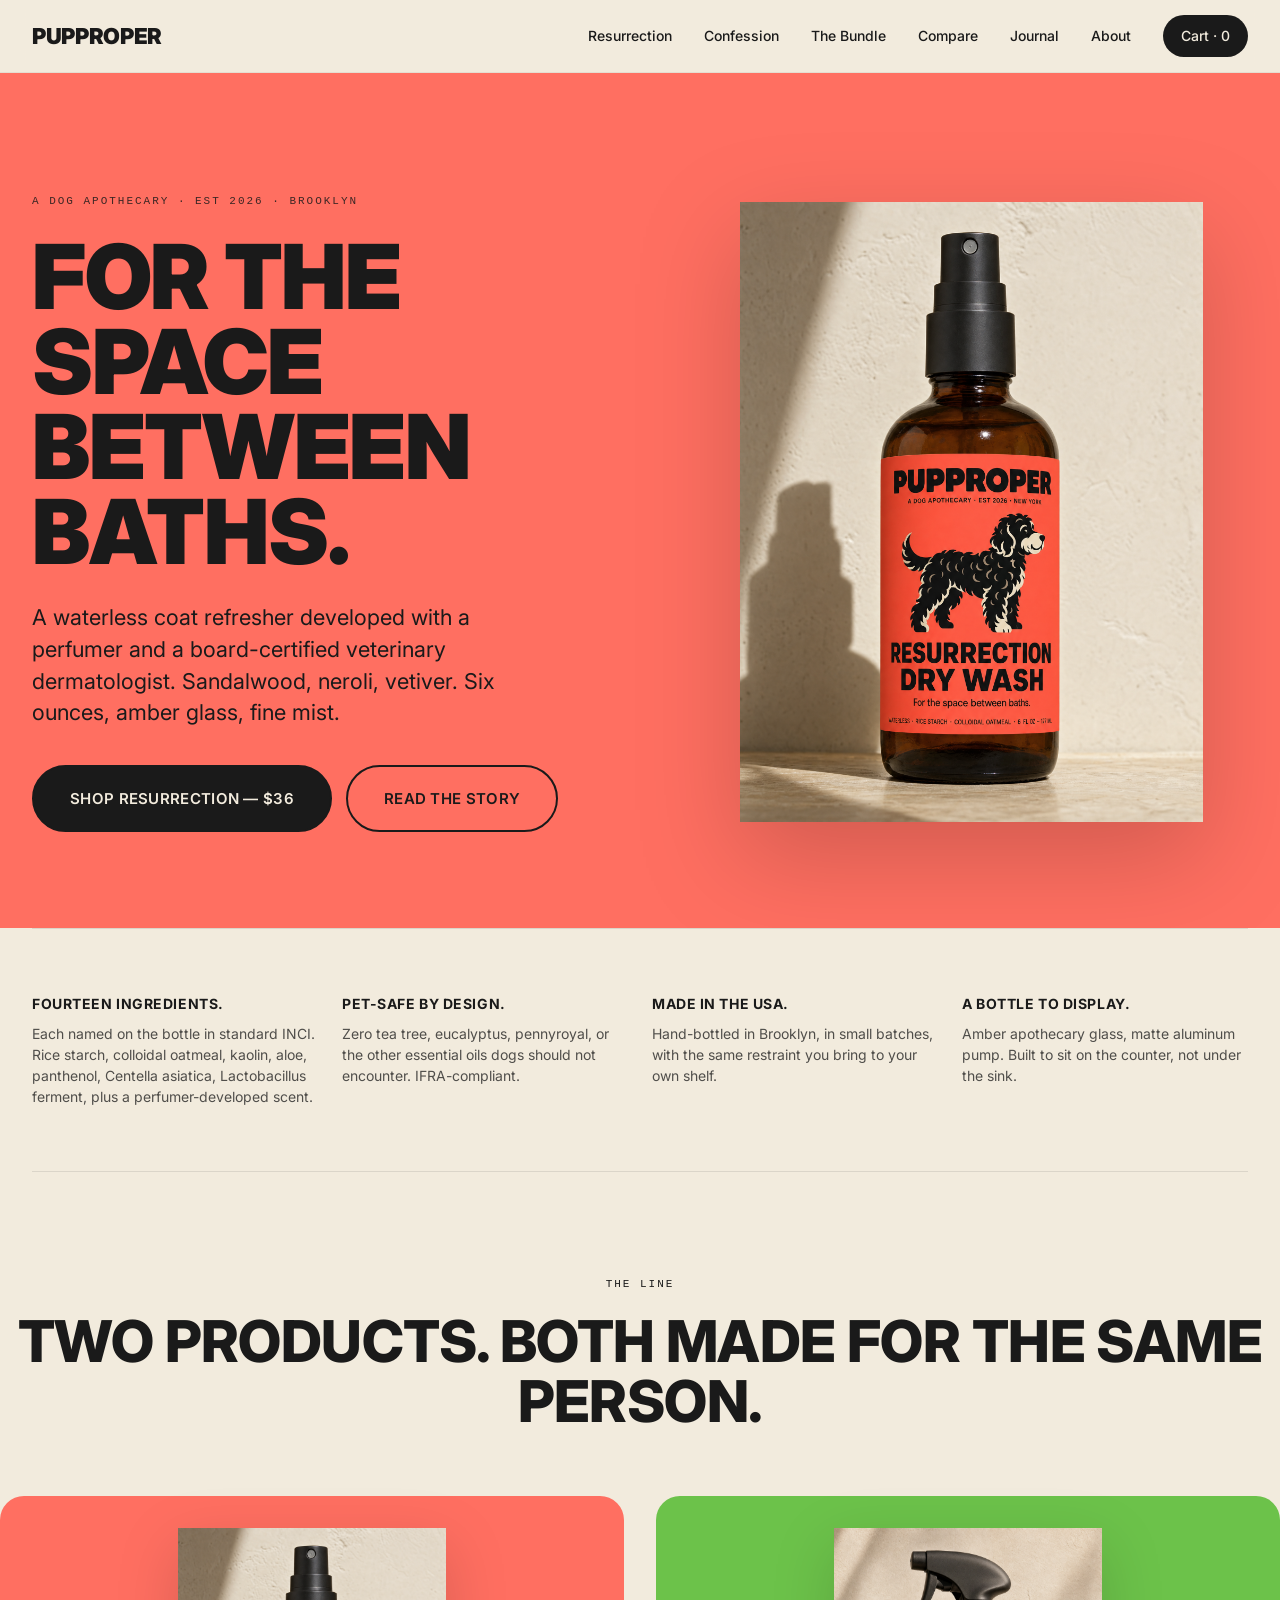
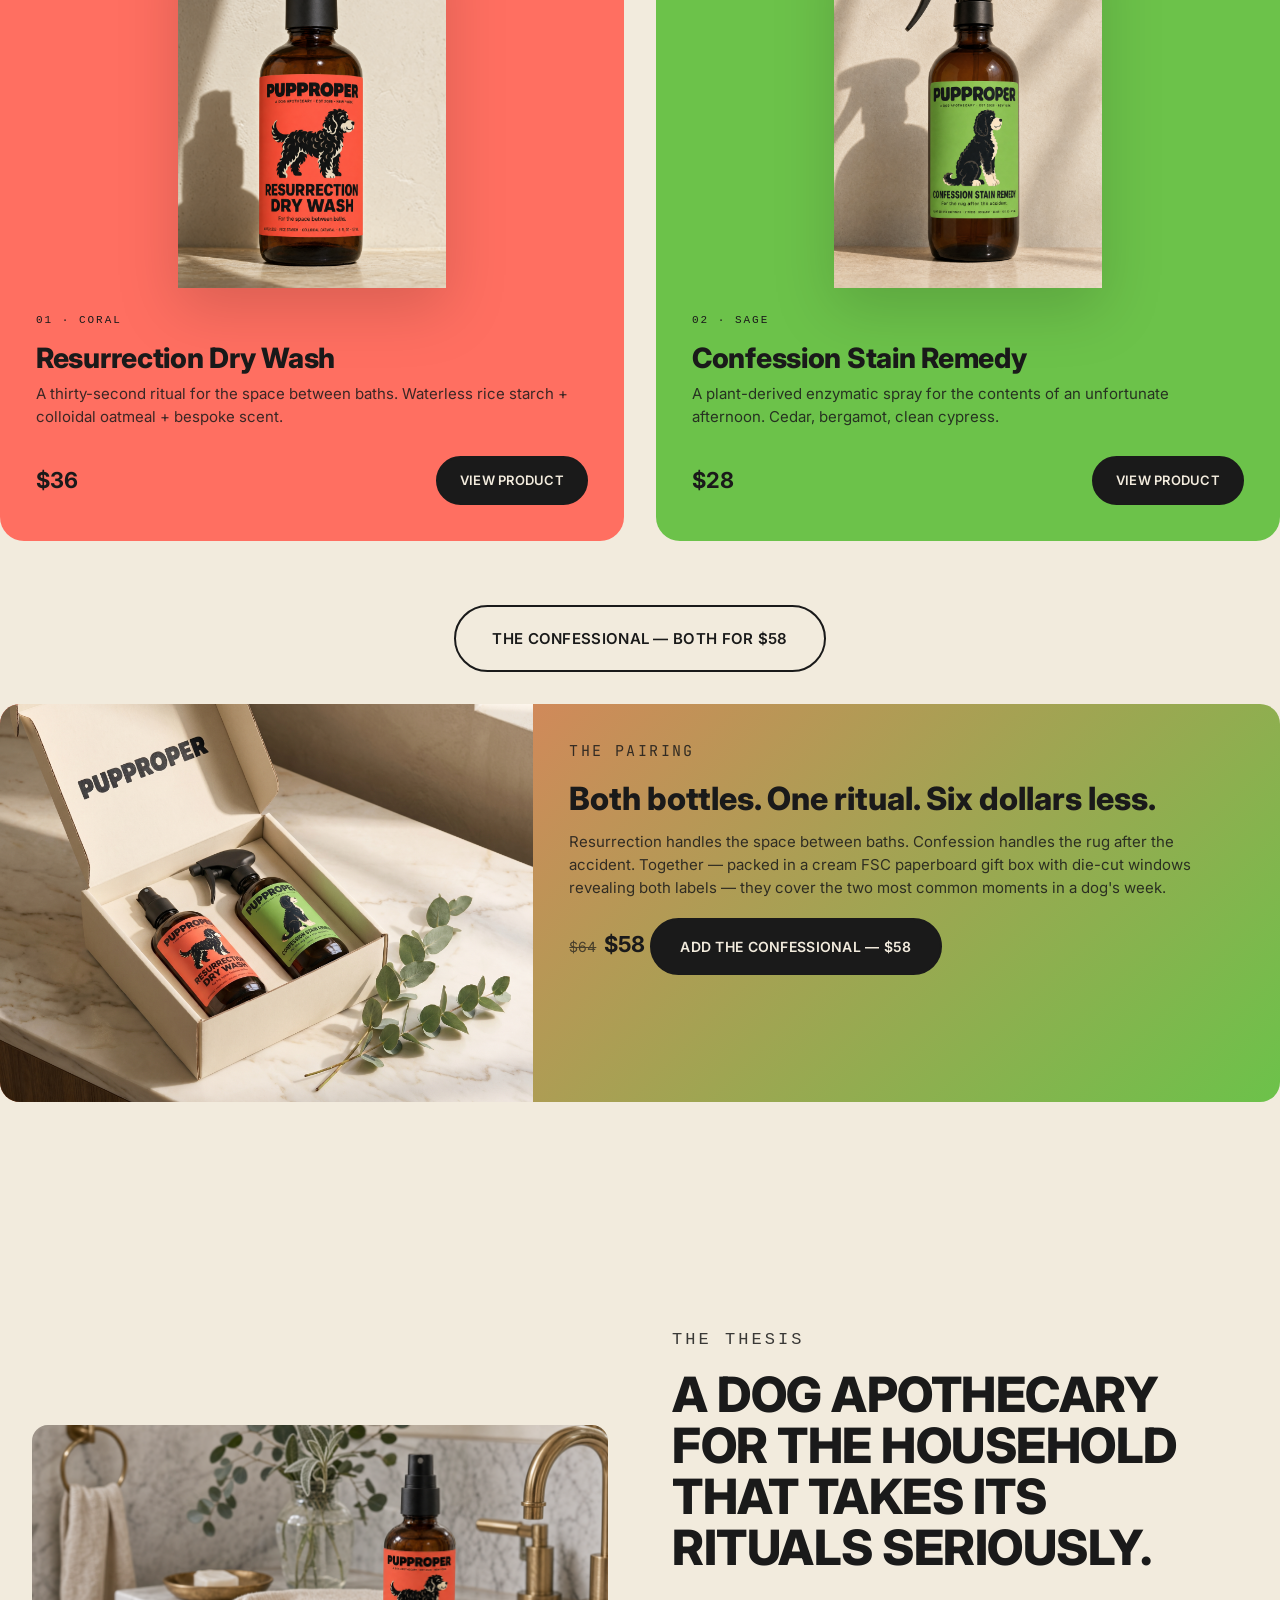
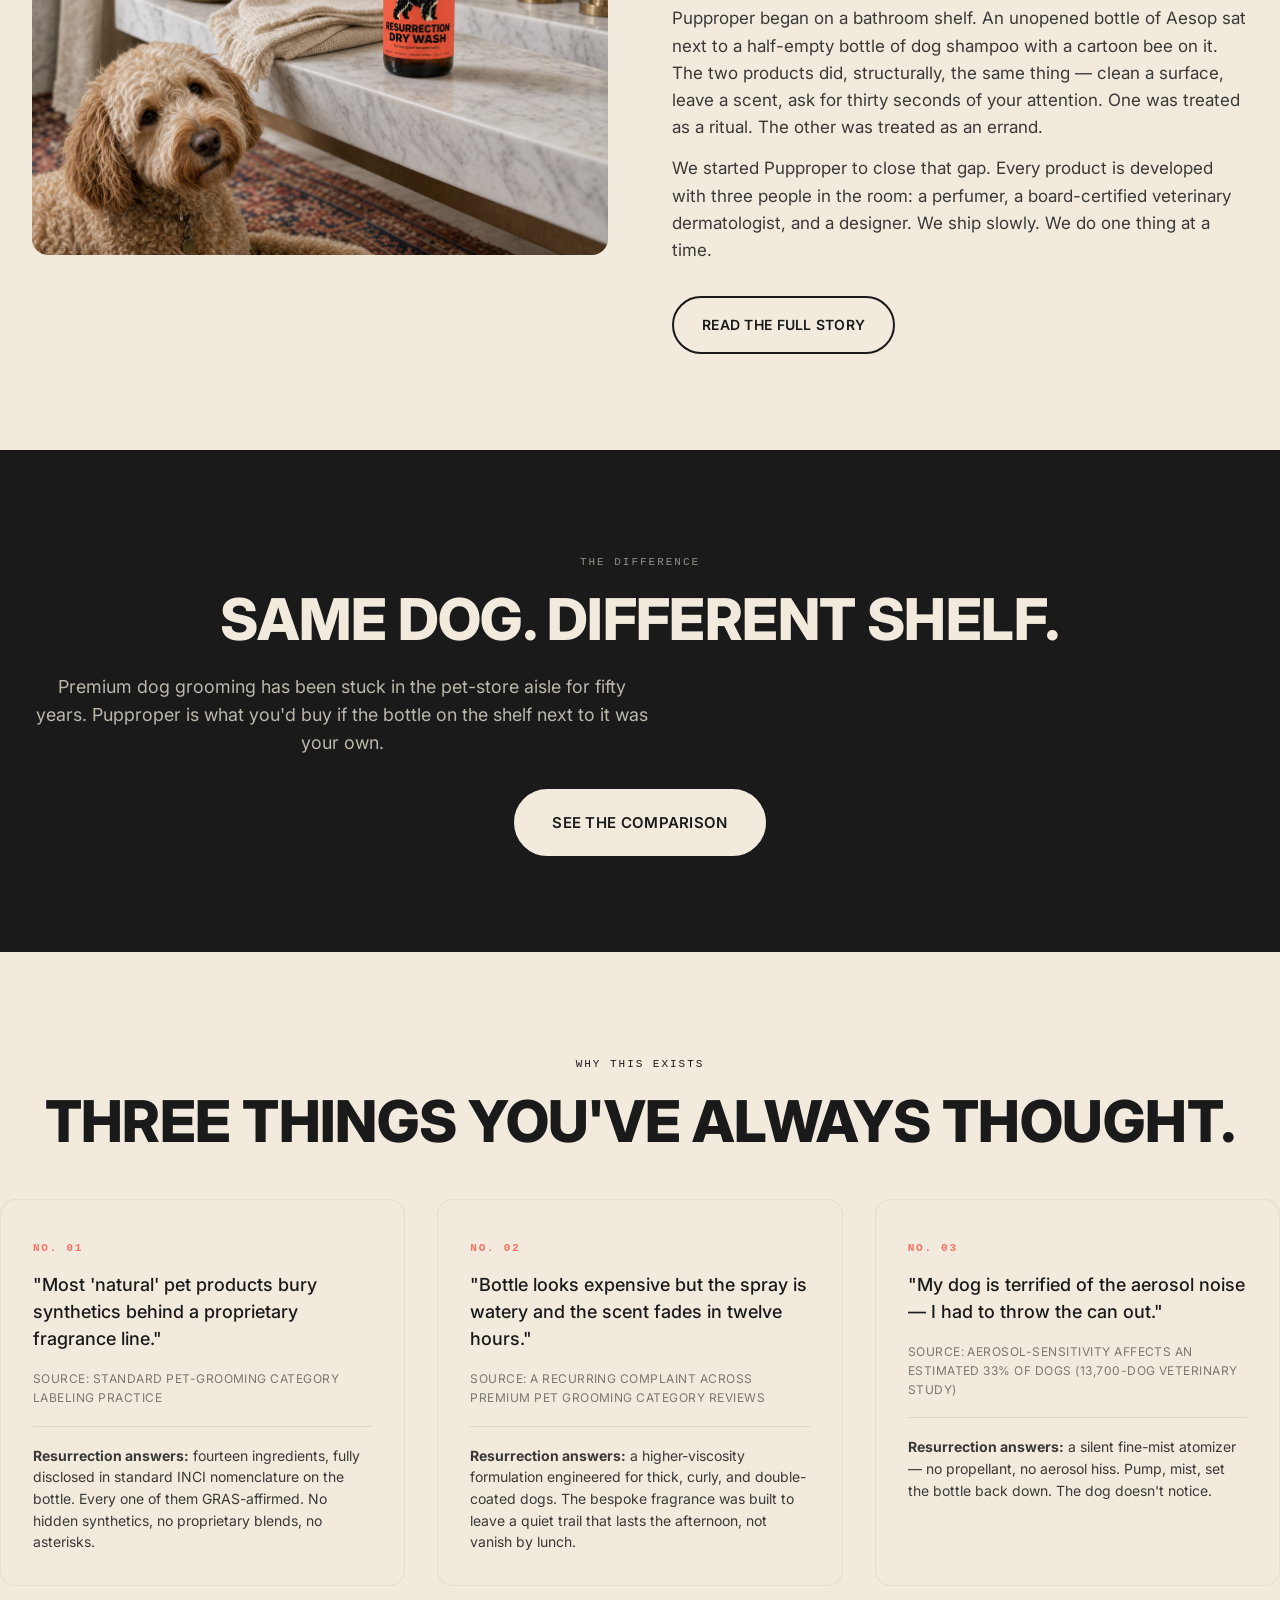
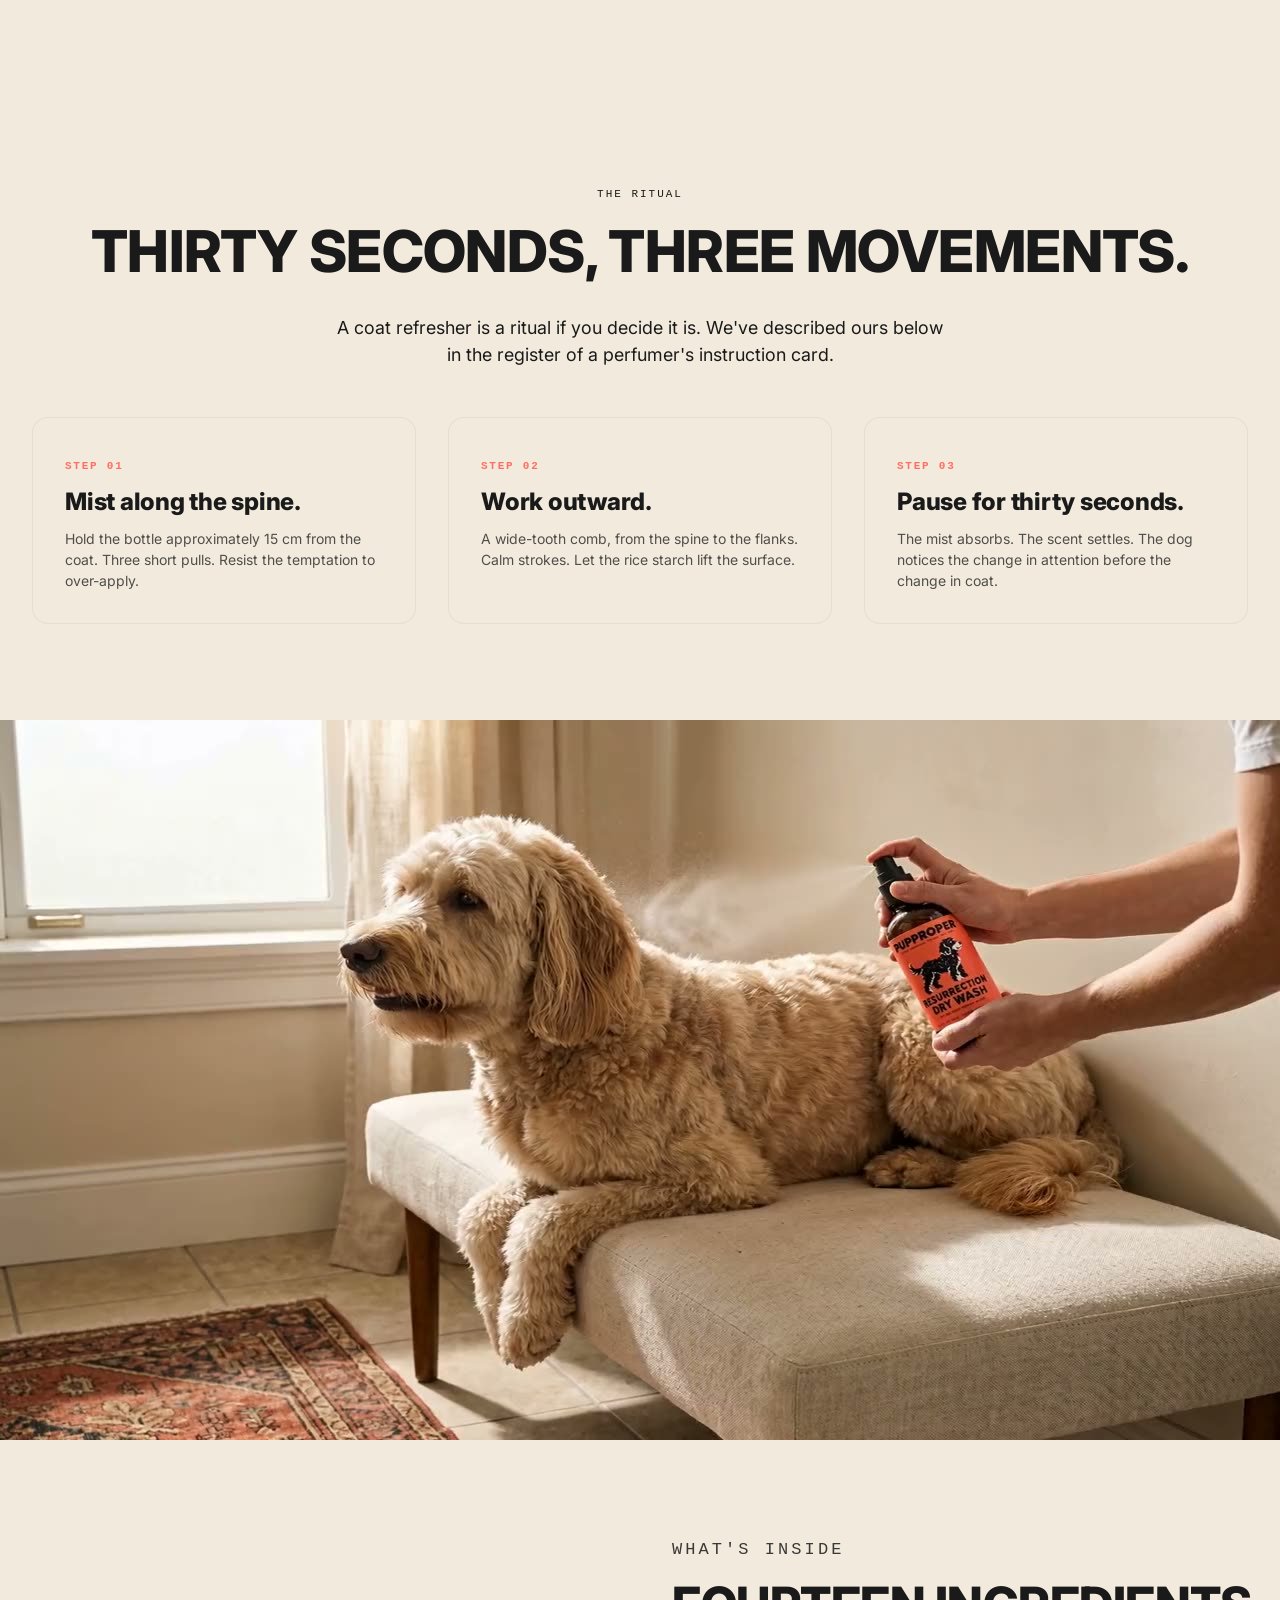
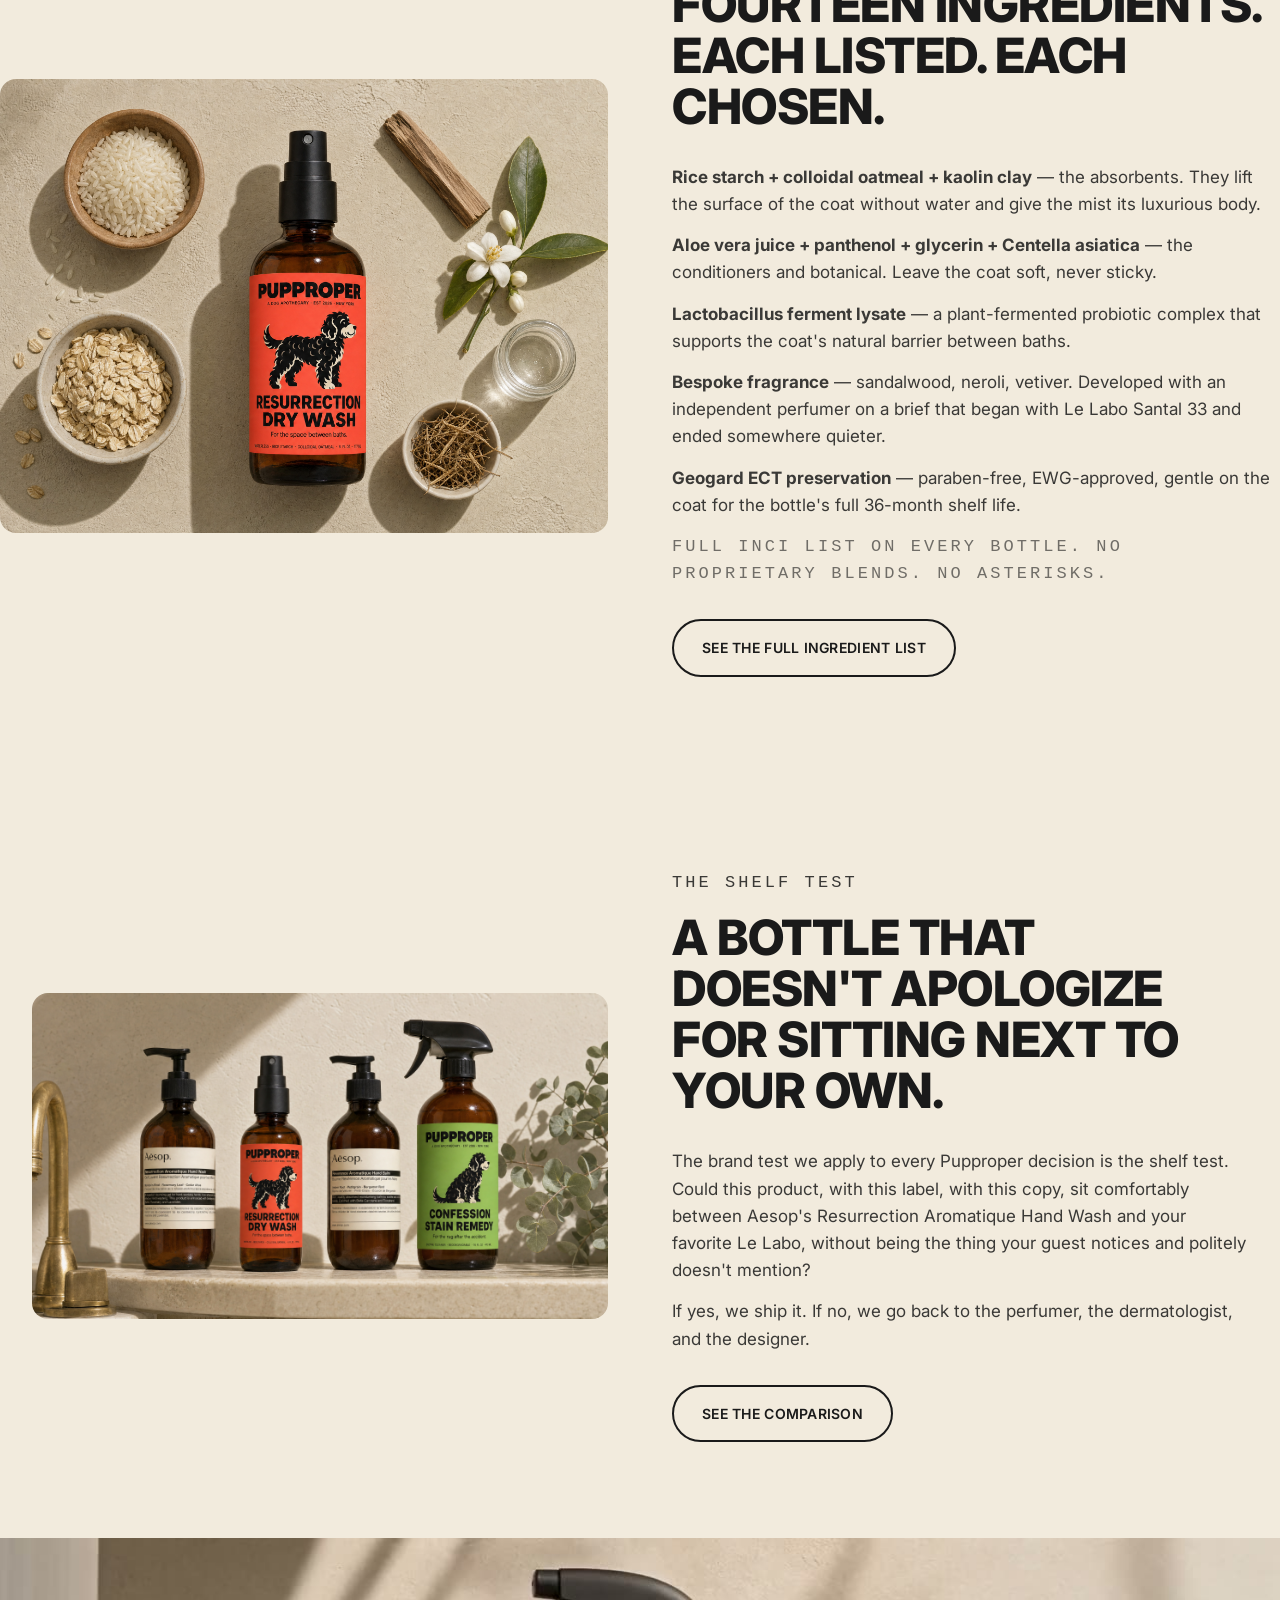
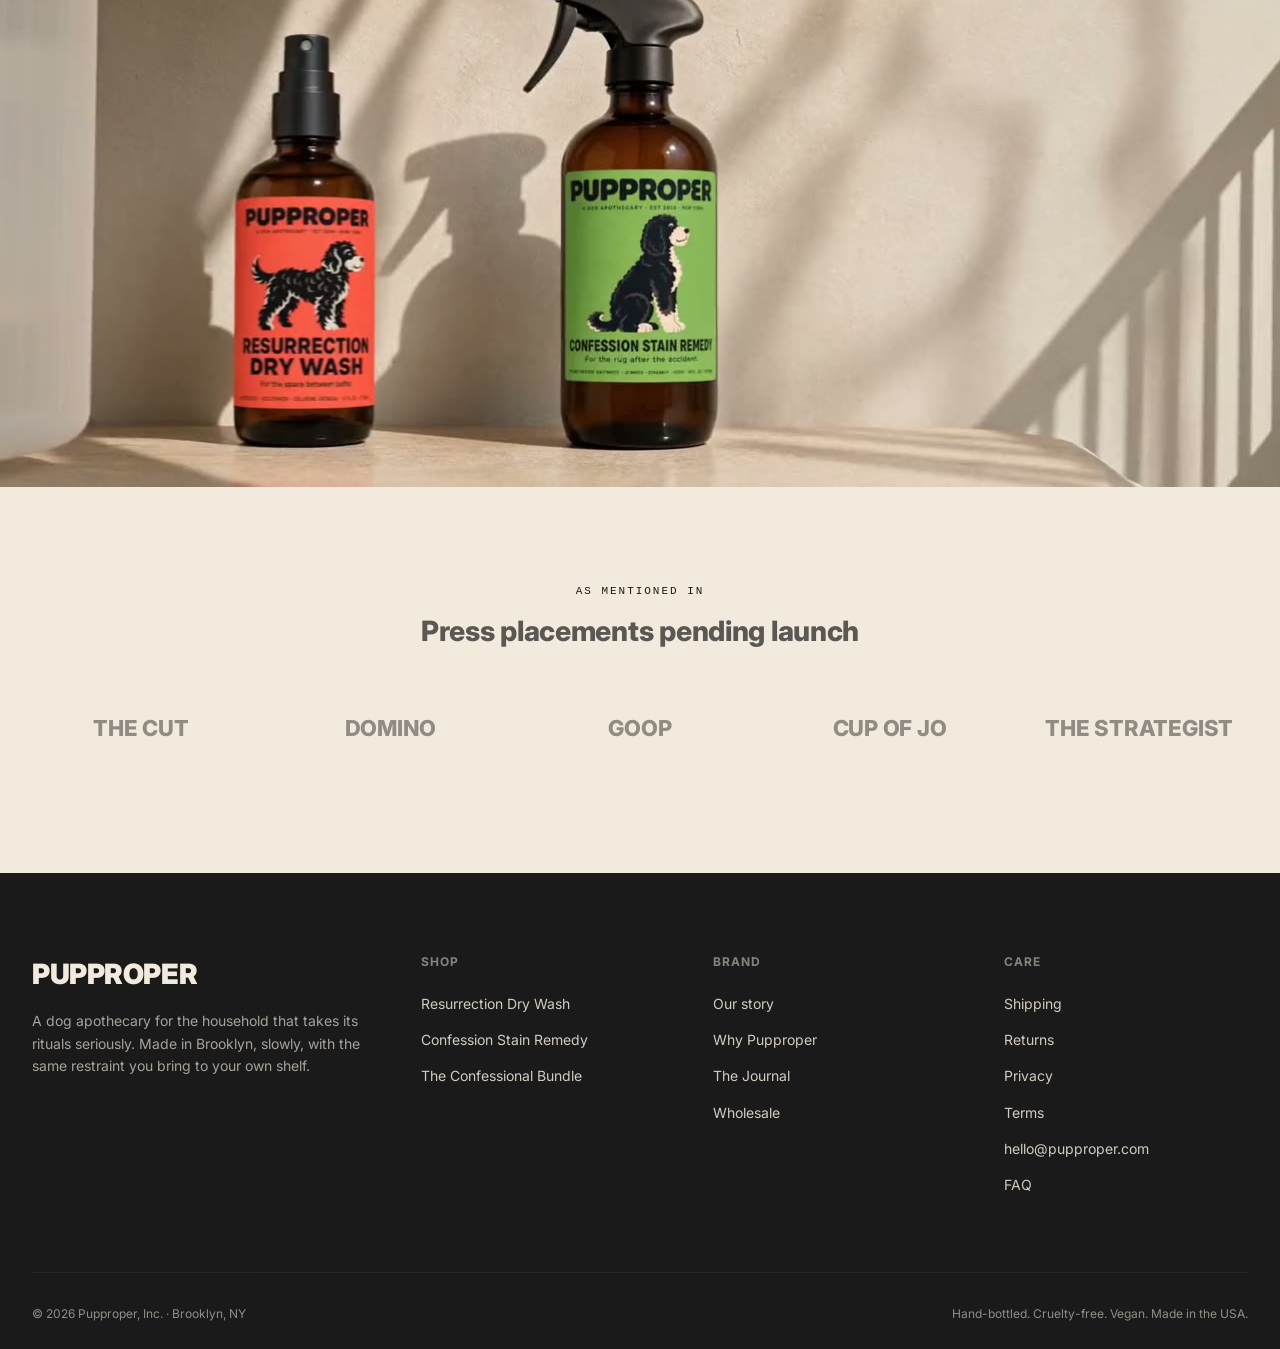
==== commit d1274406: "Add Privacy Policy + Terms of Service pages (Documents № A and № B) Two new long-form legal pages in" ====
--- a/index.html
+++ b/index.html
@@ -380,6 +380,8 @@
           <ul>
             <li><a href="#">Shipping</a></li>
             <li><a href="#">Returns</a></li>
+            <li><a href="pages/privacy.html">Privacy</a></li>
+            <li><a href="pages/terms.html">Terms</a></li>
             <li><a href="mailto:hello@pupproper.com">hello@pupproper.com</a></li>
             <li><a href="#">FAQ</a></li>
           </ul>
